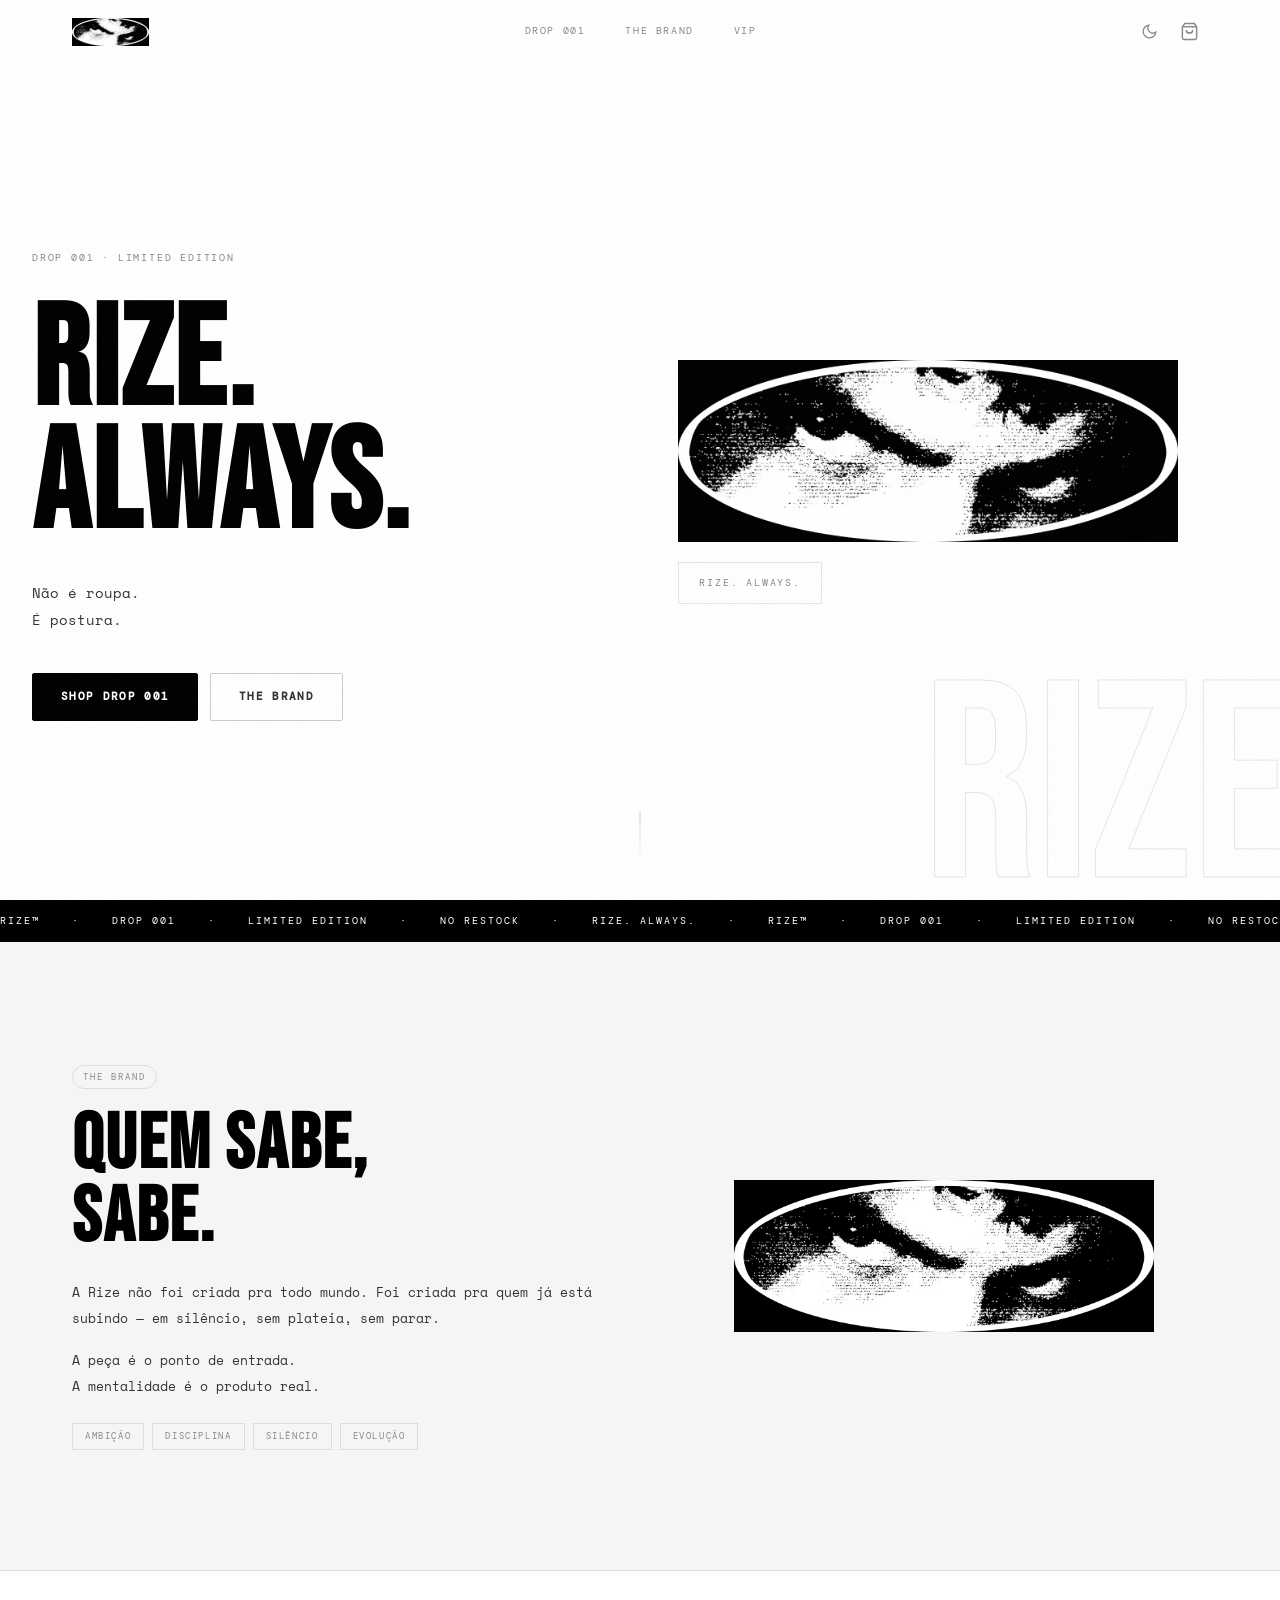
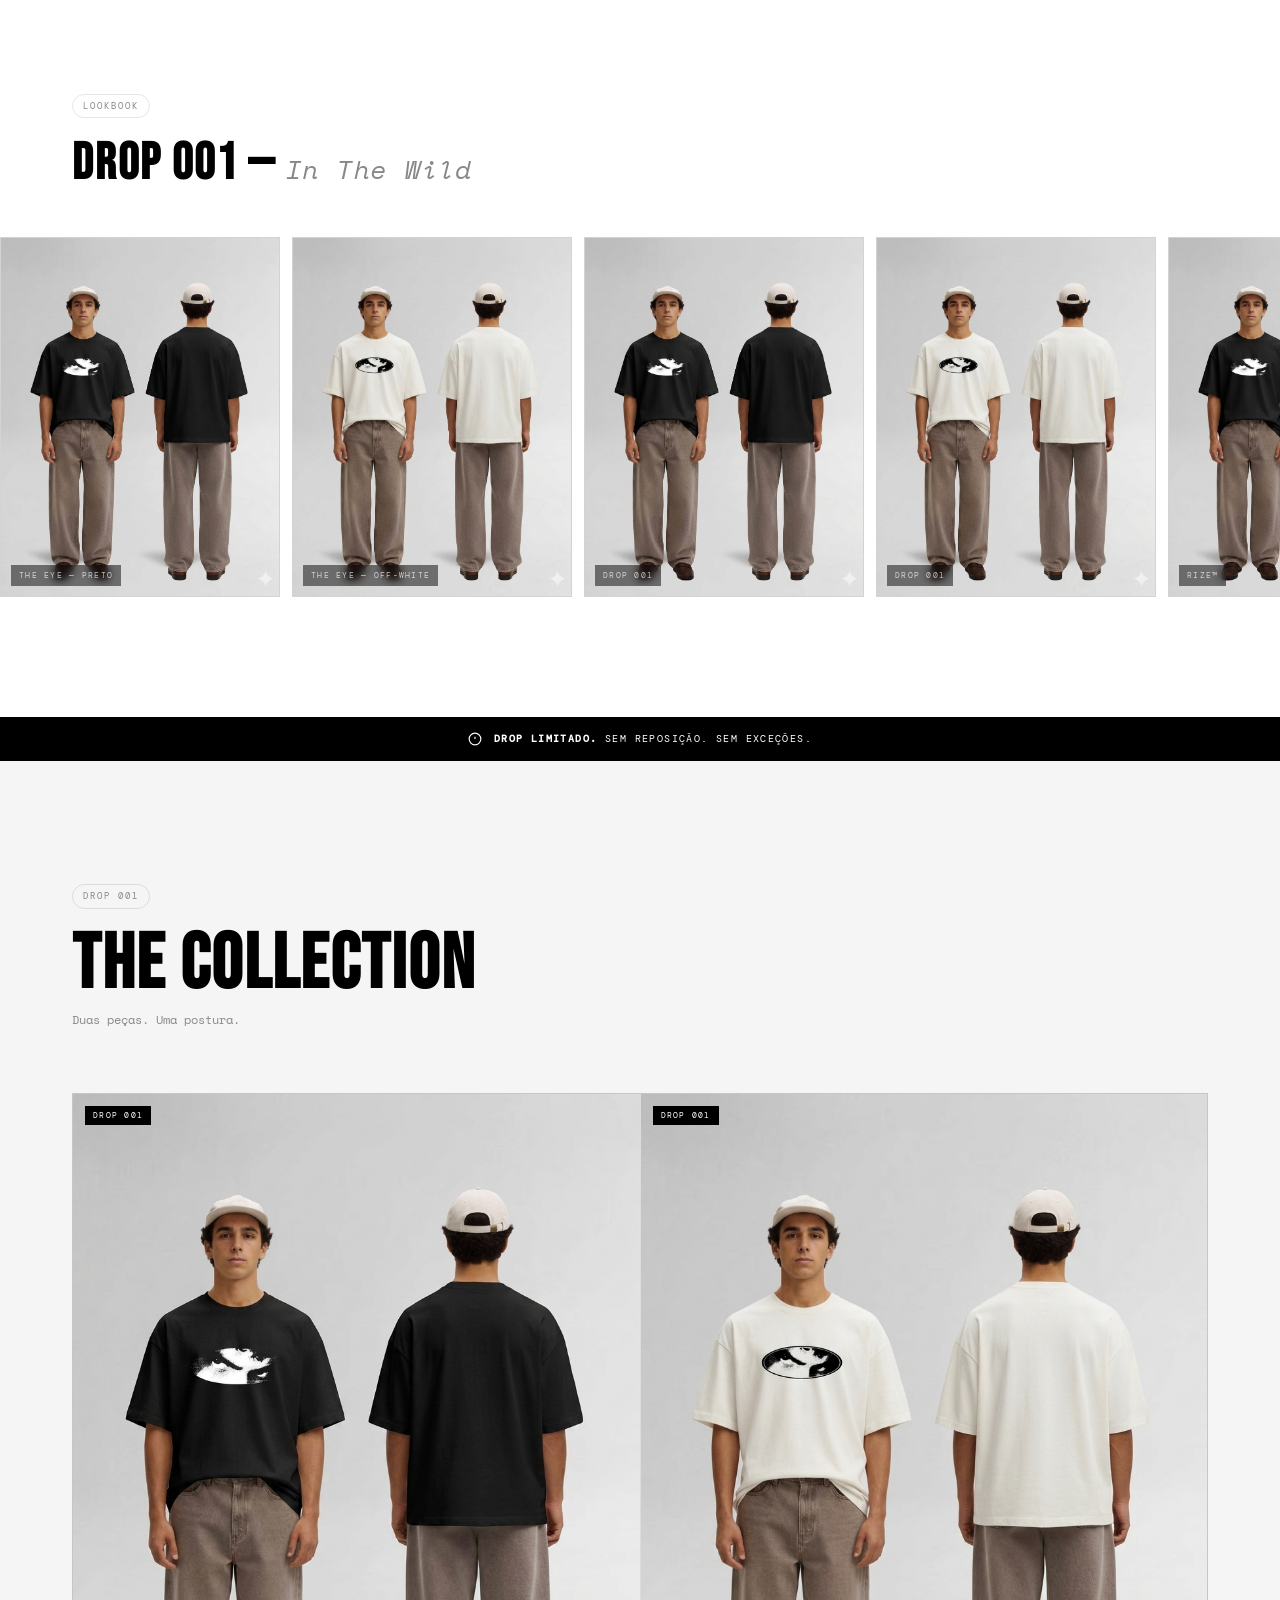
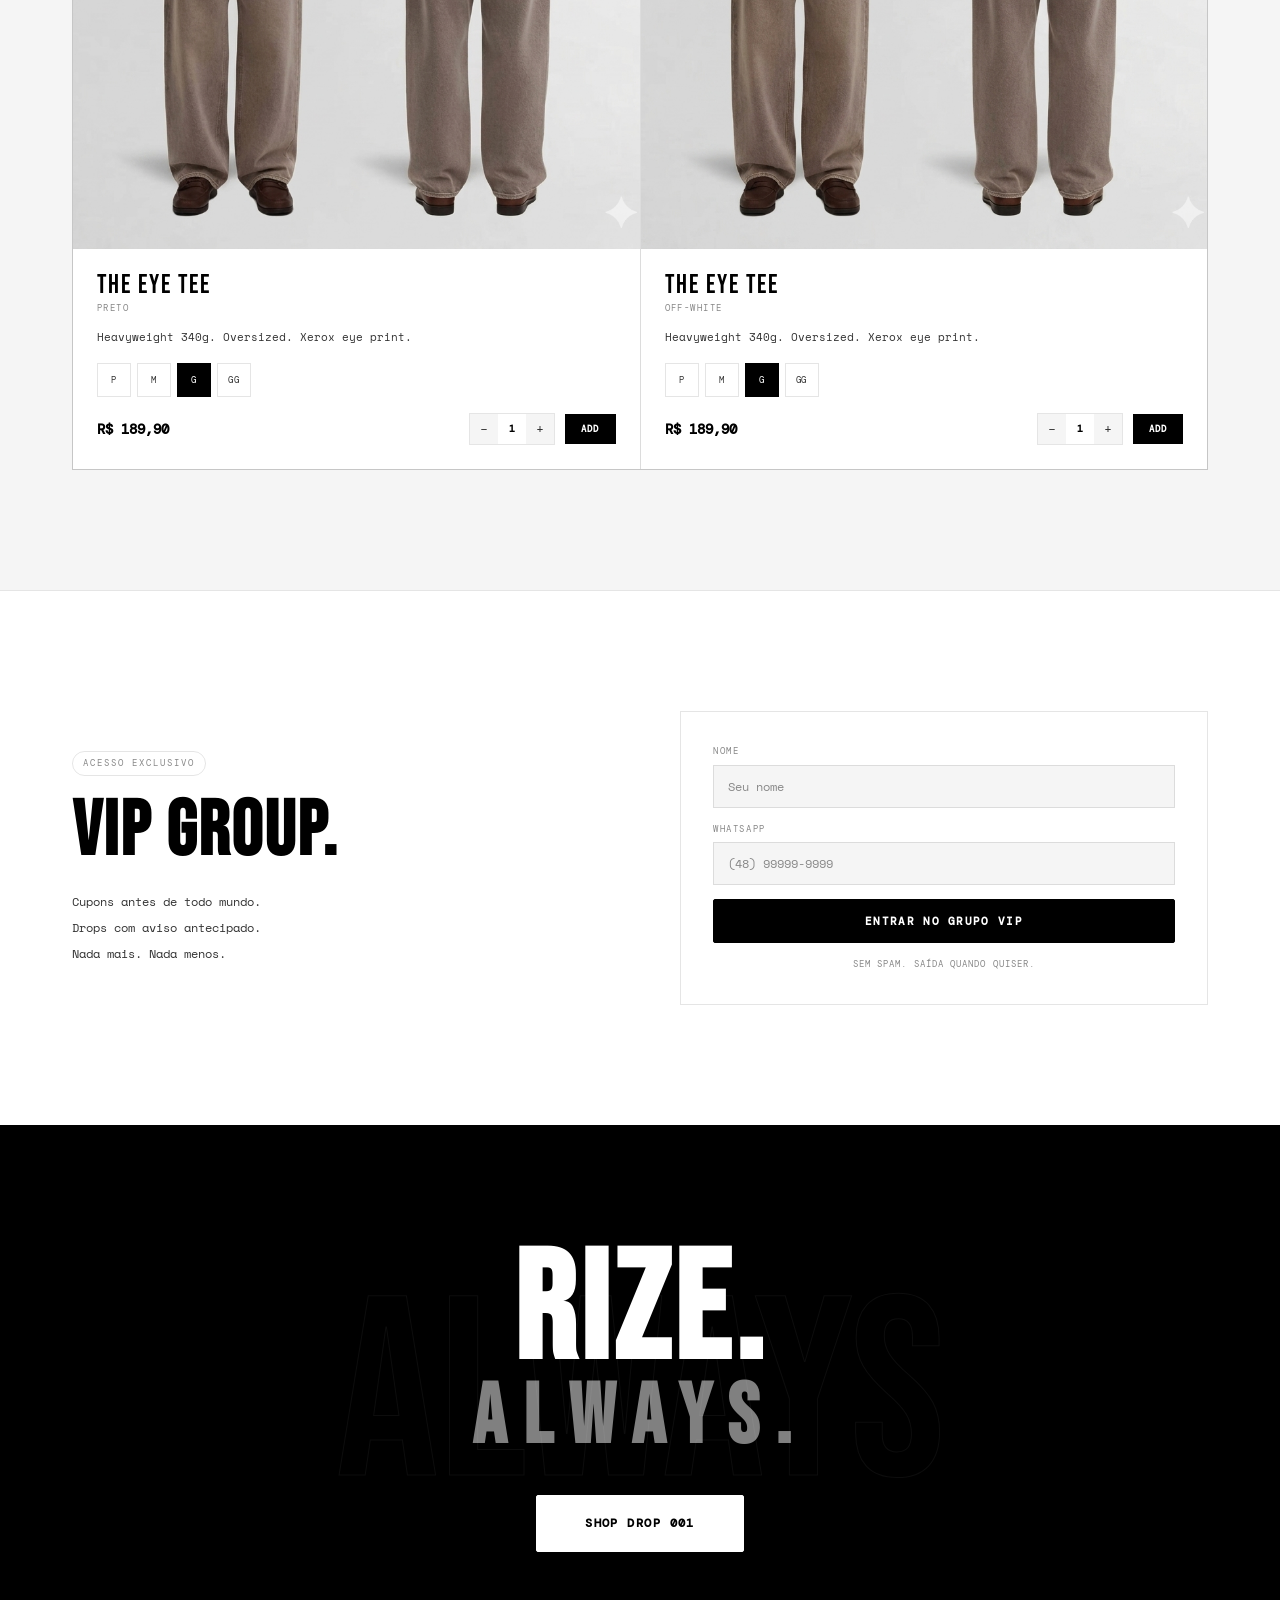
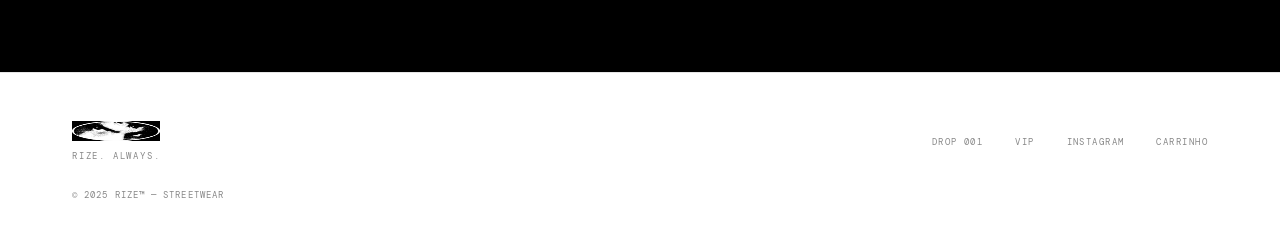
==== index.html @ 4b6421f1 "Add files via upload" ====
<!DOCTYPE html>
<html lang="pt-BR" data-theme="light">
<head>
  <meta charset="UTF-8" />
  <meta name="viewport" content="width=device-width, initial-scale=1.0" />
  <title>Rize™ — Drop 001</title>
  <meta name="description" content="Rize. Always." />

  <!-- Favicon: inline SVG eye -->
  <link rel="icon" type="image/svg+xml" href="data:image/svg+xml,%3Csvg xmlns='http://www.w3.org/2000/svg' viewBox='0 0 32 32'%3E%3Crect width='32' height='32' fill='%23000'/%3E%3Cellipse cx='16' cy='16' rx='13' ry='8' fill='none' stroke='%23fff' stroke-width='2'/%3E%3Ccircle cx='16' cy='16' r='4' fill='%23fff'/%3E%3Ccircle cx='16' cy='16' r='1.5' fill='%23000'/%3E%3C/svg%3E" />

  <link rel="preconnect" href="https://fonts.googleapis.com" />
  <link rel="preconnect" href="https://fonts.gstatic.com" crossorigin />
  <link href="https://fonts.googleapis.com/css2?family=Bebas+Neue&family=Space+Mono:ital,wght@0,400;0,700;1,400&family=DM+Mono:wght@300;400;500&display=swap" rel="stylesheet" />

  <link rel="stylesheet" href="css/style.css" />
</head>
<body>

  <!-- =====================
       HEADER
  ===================== -->
  <header class="header" id="header">
    <div class="header__inner">

      <a href="index.html" class="header__logo" aria-label="Rize™ Home">
        <img src="assets/images/logo-eye-black.png" alt="Rize™" class="header__logo-img logo-on-light" />
        <img src="assets/images/logo-eye-white.png" alt="Rize™" class="header__logo-img logo-on-dark" />
      </a>

      <nav class="header__nav" aria-label="Navegação principal">
        <a href="#drop" class="header__nav-link">Drop 001</a>
        <a href="#brand" class="header__nav-link">The Brand</a>
        <a href="#vip" class="header__nav-link">VIP</a>
      </nav>

      <div class="header__actions">
        <button class="header__icon-btn" id="themeToggle" aria-label="Alternar tema">
          <svg class="icon-moon" width="17" height="17" viewBox="0 0 24 24" fill="none" stroke="currentColor" stroke-width="1.8" aria-hidden="true">
            <path d="M21 12.79A9 9 0 1111.21 3 7 7 0 0021 12.79z"/>
          </svg>
          <svg class="icon-sun" width="17" height="17" viewBox="0 0 24 24" fill="none" stroke="currentColor" stroke-width="1.8" aria-hidden="true">
            <circle cx="12" cy="12" r="5"/>
            <line x1="12" y1="1" x2="12" y2="3"/><line x1="12" y1="21" x2="12" y2="23"/>
            <line x1="4.22" y1="4.22" x2="5.64" y2="5.64"/><line x1="18.36" y1="18.36" x2="19.78" y2="19.78"/>
            <line x1="1" y1="12" x2="3" y2="12"/><line x1="21" y1="12" x2="23" y2="12"/>
            <line x1="4.22" y1="19.78" x2="5.64" y2="18.36"/><line x1="18.36" y1="5.64" x2="19.78" y2="4.22"/>
          </svg>
        </button>

        <button class="header__cart-btn header__icon-btn" id="cartToggle" aria-label="Carrinho">
          <svg width="19" height="19" viewBox="0 0 24 24" fill="none" stroke="currentColor" stroke-width="1.8" aria-hidden="true">
            <path d="M6 2L3 6v14a2 2 0 002 2h14a2 2 0 002-2V6l-3-4z"/>
            <line x1="3" y1="6" x2="21" y2="6"/>
            <path d="M16 10a4 4 0 01-8 0"/>
          </svg>
          <span class="header__cart-badge" id="cartBadge" aria-live="polite">0</span>
        </button>

        <button class="header__burger-btn" id="menuToggle" aria-label="Menu" aria-expanded="false">
          <span class="header__burger"></span>
        </button>
      </div>
    </div>

    <div class="header__mobile" id="mobileNav" aria-hidden="true">
      <a href="#drop" class="header__mobile-link">Drop 001</a>
      <a href="#brand" class="header__mobile-link">The Brand</a>
      <a href="#vip" class="header__mobile-link">VIP</a>
      <a href="cart.html" class="header__mobile-link">Finalizar pedido →</a>
    </div>
  </header>

  <!-- =====================
       HERO
  ===================== -->
  <section class="hero" id="hero">
    <div class="hero__noise" aria-hidden="true"></div>
    <div class="hero__bg-word" aria-hidden="true">RIZE</div>

    <div class="hero__body">
      <div class="hero__top">
        <span class="mono-tag">Drop 001 · Limited Edition</span>
      </div>

      <h1 class="hero__title">
        <span class="hero__line js-reveal">RIZE.</span>
        <span class="hero__line js-reveal">ALWAYS.</span>
      </h1>

      <p class="hero__sub js-reveal-fade">
        Não é roupa.<br />É postura.
      </p>

      <div class="hero__actions js-reveal-fade" style="--d:.5s">
        <a href="#drop" class="btn btn--solid">Shop Drop 001</a>
        <a href="#brand" class="btn btn--ghost">The Brand</a>
      </div>
    </div>

    <div class="hero__visual js-reveal-right">
      <div class="hero__eye-frame">
        <img src="assets/images/logo-eye-black.png" alt="Rize™ — The Eye" class="hero__eye-img logo-on-light" />
        <img src="assets/images/logo-eye-white.png" alt="Rize™ — The Eye" class="hero__eye-img logo-on-dark" />
      </div>
      <div class="hero__slogan-card">
        <span class="mono-tag">Rize. Always.</span>
      </div>
    </div>

    <div class="hero__scroll-line" aria-hidden="true"></div>
  </section>

  <!-- =====================
       TICKER
  ===================== -->
  <div class="ticker" aria-hidden="true">
    <div class="ticker__track">
      <span>RIZE™</span><span>·</span><span>DROP 001</span><span>·</span>
      <span>LIMITED EDITION</span><span>·</span><span>NO RESTOCK</span><span>·</span>
      <span>RIZE. ALWAYS.</span><span>·</span><span>RIZE™</span><span>·</span>
      <span>DROP 001</span><span>·</span><span>LIMITED EDITION</span><span>·</span>
      <span>NO RESTOCK</span><span>·</span><span>RIZE. ALWAYS.</span><span>·</span>
      <span>RIZE™</span><span>·</span><span>DROP 001</span><span>·</span>
      <span>LIMITED EDITION</span><span>·</span><span>NO RESTOCK</span><span>·</span>
      <span>RIZE. ALWAYS.</span><span>·</span>
    </div>
  </div>

  <!-- =====================
       BRAND SECTION
  ===================== -->
  <section class="brand" id="brand">
    <div class="container">
      <div class="brand__grid">
        <div class="brand__left js-sr">
          <span class="section-label">The Brand</span>
          <h2 class="brand__title">
            Quem sabe,<br />sabe.
          </h2>
          <p class="brand__text">
            A Rize não foi criada pra todo mundo.
            Foi criada pra quem já está subindo —
            em silêncio, sem plateia, sem parar.
          </p>
          <p class="brand__text">
            A peça é o ponto de entrada.<br />
            A mentalidade é o produto real.
          </p>
          <div class="brand__values">
            <span class="value-tag">Ambição</span>
            <span class="value-tag">Disciplina</span>
            <span class="value-tag">Silêncio</span>
            <span class="value-tag">Evolução</span>
          </div>
        </div>
        <div class="brand__right js-sr" style="--d:.15s">
          <div class="brand__eye-wrap">
            <img src="assets/images/logo-eye-black.png" alt="" aria-hidden="true" class="brand__eye logo-on-light" />
            <img src="assets/images/logo-eye-white.png" alt="" aria-hidden="true" class="brand__eye logo-on-dark" />
          </div>
        </div>
      </div>
    </div>
  </section>

  <!-- =====================
       LOOKBOOK CAROUSEL
  ===================== -->
  <section class="lookbook" id="lookbook">
    <div class="container">
      <div class="lookbook__header js-sr">
        <span class="section-label">Lookbook</span>
        <h2 class="lookbook__title">Drop 001 — <em>In The Wild</em></h2>
      </div>
    </div>
    <div class="carousel-wrap">
      <div class="carousel-track" id="carouselTrack"></div>
    </div>
  </section>

  <!-- =====================
       SCARCITY
  ===================== -->
  <div class="scarcity-bar">
    <div class="scarcity-bar__inner">
      <svg width="14" height="14" viewBox="0 0 24 24" fill="none" stroke="currentColor" stroke-width="2" aria-hidden="true"><circle cx="12" cy="12" r="10"/><line x1="12" y1="8" x2="12" y2="12"/><line x1="12" y1="16" x2="12.01" y2="16"/></svg>
      <p><strong>Drop limitado.</strong> Sem reposição. Sem exceções.</p>
    </div>
  </div>

  <!-- =====================
       DROP / PRODUCTS
  ===================== -->
  <section class="drop" id="drop">
    <div class="container">
      <div class="drop__header js-sr">
        <span class="section-label">Drop 001</span>
        <h2 class="drop__title">The Collection</h2>
        <p class="drop__sub">Duas peças. Uma postura.</p>
      </div>

      <div class="drop__grid" id="productsGrid"></div>
    </div>
  </section>

  <!-- =====================
       VIP GROUP
  ===================== -->
  <section class="vip" id="vip">
    <div class="container">
      <div class="vip__inner js-sr">
        <div class="vip__left">
          <span class="section-label">Acesso Exclusivo</span>
          <h2 class="vip__title">VIP Group.</h2>
          <p class="vip__text">
            Cupons antes de todo mundo.<br />
            Drops com aviso antecipado.<br />
            Nada mais. Nada menos.
          </p>
        </div>
        <div class="vip__right">
          <div class="vip__form-wrap">
            <div class="form-field">
              <label class="form-label" for="vip-name">Nome</label>
              <input type="text" id="vip-name" class="form-input" placeholder="Seu nome" />
            </div>
            <div class="form-field">
              <label class="form-label" for="vip-phone">WhatsApp</label>
              <input type="tel" id="vip-phone" class="form-input" placeholder="(48) 99999-9999" />
            </div>
            <button type="button" class="btn btn--solid btn--full" id="vipBtn">
              Entrar no grupo VIP
            </button>
            <p class="vip__disclaimer">Sem spam. Saída quando quiser.</p>
          </div>
        </div>
      </div>
    </div>
  </section>

  <!-- =====================
       CLOSING CTA
  ===================== -->
  <section class="closing-cta">
    <div class="closing-cta__bg-word" aria-hidden="true">ALWAYS</div>
    <div class="container">
      <div class="closing-cta__content js-sr">
        <h2 class="closing-cta__title">RIZE.<br /><span>ALWAYS.</span></h2>
        <a href="#drop" class="btn btn--solid btn--lg">Shop Drop 001</a>
      </div>
    </div>
  </section>

  <!-- =====================
       FOOTER
  ===================== -->
  <footer class="footer">
    <div class="container">
      <div class="footer__inner">
        <div class="footer__brand">
          <img src="assets/images/logo-eye-black.png" alt="Rize™" class="footer__logo logo-on-light" />
          <img src="assets/images/logo-eye-white.png" alt="Rize™" class="footer__logo logo-on-dark" />
          <p class="footer__slogan">Rize. Always.</p>
        </div>
        <nav class="footer__links" aria-label="Footer navigation">
          <a href="#drop" class="footer__link">Drop 001</a>
          <a href="#vip" class="footer__link">VIP</a>
          <a href="https://instagram.com" target="_blank" rel="noopener" class="footer__link">Instagram</a>
          <a href="cart.html" class="footer__link">Carrinho</a>
        </nav>
        <p class="footer__copy">© 2025 Rize™ — Streetwear</p>
      </div>
    </div>
  </footer>

  <!-- =====================
       CART DRAWER
  ===================== -->
  <div class="overlay" id="drawerOverlay"></div>
  <aside class="cart-drawer" id="cartDrawer" aria-label="Carrinho">
    <div class="cart-drawer__header">
      <h3 class="cart-drawer__title">Your Bag</h3>
      <button class="cart-drawer__close icon-btn" id="cartClose" aria-label="Fechar">
        <svg width="16" height="16" viewBox="0 0 24 24" fill="none" stroke="currentColor" stroke-width="2">
          <line x1="18" y1="6" x2="6" y2="18"/><line x1="6" y1="6" x2="18" y2="18"/>
        </svg>
      </button>
    </div>
    <div class="cart-drawer__items" id="drawerItems">
      <p class="cart-drawer__empty">Seu carrinho está vazio.</p>
    </div>
    <div class="cart-drawer__footer" id="drawerFooter" style="display:none">
      <div class="cart-drawer__row">
        <span class="mono-sm">Subtotal</span>
        <span class="mono-sm bold" id="drawerTotal">R$ 0,00</span>
      </div>
      <a href="cart.html" class="btn btn--solid btn--full">Finalizar pedido →</a>
      <p class="cart-drawer__note">Entrega via WhatsApp.</p>
    </div>
  </aside>

  <!-- Toast -->
  <div class="toast" id="toast" role="status" aria-live="polite"></div>

  <script src="js/data.js"></script>
  <script src="js/cart.js"></script>
  <script src="js/ui.js"></script>
  <script src="js/main.js"></script>
</body>
</html>
---- css/style.css ----
/* ============================================================
   RIZE™ — Drop 001
   style.css — Brandbook-accurate design system
   Paleta: Preto #000 / Branco #fff / Off-white #f0ede8 (acento)
   Fontes: Bebas Neue / Space Mono / DM Mono
   Tema: Light (padrão) / Dark
   ============================================================ */

/* ========================
   TOKENS
   ======================== */
:root {
  --f-display: 'Bebas Neue', sans-serif;
  --f-body:    'Space Mono', monospace;
  --f-aux:     'DM Mono', monospace;

  --nav-h:  64px;
  --max-w:  1200px;
  --radius: 2px;

  --ease:   cubic-bezier(0.16, 1, 0.3, 1);
  --t-fast: 0.18s;
  --t-med:  0.32s;
  --t-slow: 0.6s;
}

/* ========================
   LIGHT THEME (padrão)
   ======================== */
[data-theme="light"] {
  --bg:         #ffffff;
  --bg-2:       #f5f5f5;
  --bg-3:       #ebebeb;
  --surface:    #ffffff;
  --border:     rgba(0,0,0,0.1);
  --border-md:  rgba(0,0,0,0.2);

  --text:       #000000;
  --text-dim:   #333333;
  --text-faint: #888888;

  --off-white:  #f0ede8;

  --btn-bg:     #000000;
  --btn-text:   #ffffff;
  --btn-hover:  #1a1a1a;

  --scarcity-bg:   #000000;
  --scarcity-text: #ffffff;

  --ticker-bg:  #000000;
  --ticker-text:#ffffff;

  --shadow:     0 1px 16px rgba(0,0,0,0.08);
  --shadow-md:  0 4px 32px rgba(0,0,0,0.12);
}

/* ========================
   DARK THEME
   ======================== */
[data-theme="dark"] {
  --bg:         #000000;
  --bg-2:       #0d0d0d;
  --bg-3:       #1a1a1a;
  --surface:    #111111;
  --border:     rgba(255,255,255,0.08);
  --border-md:  rgba(255,255,255,0.16);

  --text:       #ffffff;
  --text-dim:   #cccccc;
  --text-faint: #666666;

  --off-white:  #f0ede8;

  --btn-bg:     #ffffff;
  --btn-text:   #000000;
  --btn-hover:  #f0ede8;

  --scarcity-bg:   #ffffff;
  --scarcity-text: #000000;

  --ticker-bg:  #111111;
  --ticker-text:#888888;

  --shadow:     0 1px 16px rgba(0,0,0,0.5);
  --shadow-md:  0 4px 32px rgba(0,0,0,0.6);
}

/* ========================
   LOGO VISIBILITY
   ======================== */
[data-theme="light"] .logo-on-dark   { display: none; }
[data-theme="light"] .logo-on-light  { display: block; }
[data-theme="dark"]  .logo-on-light  { display: none; }
[data-theme="dark"]  .logo-on-dark   { display: block; }

/* ========================
   THEME ICON TOGGLE
   ======================== */
[data-theme="light"] .icon-moon { display: block; }
[data-theme="light"] .icon-sun  { display: none; }
[data-theme="dark"]  .icon-moon { display: none; }
[data-theme="dark"]  .icon-sun  { display: block; }

/* ========================
   RESET
   ======================== */
*, *::before, *::after { box-sizing: border-box; margin: 0; padding: 0; }
html { scroll-behavior: smooth; font-size: 16px; }

body {
  background: var(--bg);
  color: var(--text);
  font-family: var(--f-body);
  line-height: 1.6;
  overflow-x: hidden;
  -webkit-font-smoothing: antialiased;
  transition: background 0.3s ease, color 0.3s ease;
}

/* Grain overlay */
body::after {
  content: '';
  position: fixed;
  inset: 0;
  background-image: url("data:image/svg+xml,%3Csvg xmlns='http://www.w3.org/2000/svg' width='256' height='256'%3E%3Cfilter id='n'%3E%3CfeTurbulence type='fractalNoise' baseFrequency='0.9' numOctaves='4' stitchTiles='stitch'/%3E%3C/filter%3E%3Crect width='256' height='256' filter='url(%23n)'/%3E%3C/svg%3E");
  opacity: 0.025;
  pointer-events: none;
  z-index: 9998;
}

img   { max-width: 100%; display: block; }
a     { text-decoration: none; color: inherit; }
button{ border: none; background: none; cursor: pointer; font-family: inherit; }

/* ========================
   LAYOUT
   ======================== */
.container {
  max-width: var(--max-w);
  margin: 0 auto;
  padding: 0 32px;
}

/* ========================
   TYPE TOKENS
   ======================== */
.section-label {
  display: inline-block;
  font-family: var(--f-aux);
  font-size: 9px;
  letter-spacing: 0.22em;
  text-transform: uppercase;
  color: var(--text-faint);
  border: 1px solid var(--border);
  padding: 4px 10px;
  border-radius: 100px;
  margin-bottom: 20px;
}

.mono-tag {
  font-family: var(--f-aux);
  font-size: 10px;
  letter-spacing: 0.18em;
  text-transform: uppercase;
  color: var(--text-faint);
}

.mono-sm {
  font-family: var(--f-aux);
  font-size: 10px;
  letter-spacing: 0.12em;
  color: var(--text-dim);
}

.mono-sm.bold {
  font-weight: 700;
  color: var(--text);
}

/* ========================
   BUTTONS
   ======================== */
.btn {
  display: inline-flex;
  align-items: center;
  justify-content: center;
  gap: 8px;
  font-family: var(--f-aux);
  font-size: 11px;
  font-weight: 700;
  letter-spacing: 0.12em;
  text-transform: uppercase;
  padding: 14px 28px;
  border-radius: var(--radius);
  cursor: pointer;
  transition: all var(--t-fast) var(--ease);
  white-space: nowrap;
  border: 1px solid transparent;
}

.btn--solid {
  background: var(--btn-bg);
  color: var(--btn-text);
  border-color: var(--btn-bg);
}
.btn--solid:hover {
  background: var(--btn-hover);
  border-color: var(--btn-hover);
  transform: translateY(-1px);
}

.btn--ghost {
  background: transparent;
  color: var(--text-dim);
  border-color: var(--border-md);
}
.btn--ghost:hover { color: var(--text); border-color: var(--text-faint); }

.btn--whatsapp {
  background: #25D366;
  color: #fff;
  border: none;
  font-size: 11px;
  font-weight: 700;
  padding: 16px 28px;
}
.btn--whatsapp:hover {
  background: #1ebe5c;
  transform: translateY(-1px);
  box-shadow: 0 6px 20px rgba(37,211,102,0.3);
}

.btn--full { width: 100%; }
.btn--lg   { padding: 18px 48px; font-size: 12px; }
.btn--sm   { padding: 9px 18px; font-size: 10px; }

/* ========================
   HEADER
   ======================== */
.header {
  position: fixed;
  top: 0; left: 0; right: 0;
  z-index: 100;
  height: var(--nav-h);
  transition: background 0.35s ease, border-color 0.35s ease;
  border-bottom: 1px solid transparent;
}

.header.scrolled {
  background: var(--bg);
  border-bottom-color: var(--border);
  box-shadow: var(--shadow);
}

.header__inner {
  max-width: var(--max-w);
  margin: 0 auto;
  padding: 0 32px;
  height: 100%;
  display: flex;
  align-items: center;
  justify-content: space-between;
  gap: 24px;
}

.header__logo { flex-shrink: 0; display: flex; align-items: center; }
.header__logo-img { height: 28px; width: auto; }

.header__nav {
  display: flex;
  align-items: center;
  gap: 40px;
}

.header__nav-link {
  font-family: var(--f-aux);
  font-size: 10px;
  letter-spacing: 0.16em;
  text-transform: uppercase;
  color: var(--text-faint);
  transition: color var(--t-fast);
  position: relative;
  padding-bottom: 2px;
}
.header__nav-link::after {
  content: '';
  position: absolute;
  bottom: -2px; left: 0; right: 0;
  height: 1px;
  background: var(--text);
  transform: scaleX(0);
  transition: transform var(--t-fast) var(--ease);
}
.header__nav-link:hover { color: var(--text); }
.header__nav-link:hover::after { transform: scaleX(1); }

.header__actions {
  display: flex;
  align-items: center;
  gap: 4px;
  flex-shrink: 0;
}

.header__icon-btn,
.icon-btn {
  width: 36px; height: 36px;
  display: flex; align-items: center; justify-content: center;
  color: var(--text-faint);
  border-radius: var(--radius);
  transition: color var(--t-fast), background var(--t-fast);
}
.header__icon-btn:hover,
.icon-btn:hover { color: var(--text); background: var(--border); }

.header__cart-btn { position: relative; }

.header__cart-badge {
  position: absolute;
  top: 4px; right: 4px;
  background: var(--btn-bg);
  color: var(--btn-text);
  font-family: var(--f-aux);
  font-size: 7px;
  font-weight: 700;
  width: 14px; height: 14px;
  border-radius: 50%;
  display: flex; align-items: center; justify-content: center;
  opacity: 0;
  transform: scale(0.5);
  transition: all var(--t-fast) var(--ease);
}
.header__cart-badge.show { opacity: 1; transform: scale(1); }

/* Burger */
.header__burger-btn {
  display: none;
  width: 36px; height: 36px;
  align-items: center; justify-content: center;
}
.header__burger {
  display: block;
  width: 18px; height: 1px;
  background: var(--text);
  position: relative;
  transition: background var(--t-fast);
}
.header__burger::before,
.header__burger::after {
  content: '';
  position: absolute;
  left: 0;
  width: 18px; height: 1px;
  background: var(--text);
  transition: all 0.28s var(--ease);
}
.header__burger::before { top: -5px; }
.header__burger::after  { top:  5px; }

.header__burger-btn.open .header__burger { background: transparent; }
.header__burger-btn.open .header__burger::before { transform: translateY(5px) rotate(45deg); }
.header__burger-btn.open .header__burger::after  { transform: translateY(-5px) rotate(-45deg); }

/* Mobile nav */
.header__mobile {
  display: none;
  flex-direction: column;
  background: var(--bg);
  border-top: 1px solid var(--border);
  padding: 24px 32px;
  gap: 0;
}
.header__mobile.open { display: flex; }

.header__mobile-link {
  font-family: var(--f-display);
  font-size: 32px;
  letter-spacing: 0.04em;
  color: var(--text);
  padding: 10px 0;
  border-bottom: 1px solid var(--border);
  transition: color var(--t-fast);
}
.header__mobile-link:last-child { border-bottom: none; }
.header__mobile-link:hover { color: var(--text-faint); }

.header--minimal .header__nav { display: none; }

/* ========================
   HERO
   ======================== */
.hero {
  min-height: 100dvh;
  padding-top: var(--nav-h);
  background: var(--bg);
  display: grid;
  grid-template-columns: 1fr 1fr;
  align-items: center;
  position: relative;
  overflow: hidden;
}

.hero__noise {
  position: absolute; inset: 0;
  background-image: url("data:image/svg+xml,%3Csvg xmlns='http://www.w3.org/2000/svg' width='200' height='200'%3E%3Cfilter id='n'%3E%3CfeTurbulence type='fractalNoise' baseFrequency='0.9' numOctaves='4' stitchTiles='stitch'/%3E%3C/filter%3E%3Crect width='200' height='200' filter='url(%23n)'/%3E%3C/svg%3E");
  opacity: 0.02;
  pointer-events: none;
  z-index: 0;
}

.hero__bg-word {
  position: absolute;
  right: -0.05em; bottom: -0.12em;
  font-family: var(--f-display);
  font-size: clamp(140px, 22vw, 320px);
  color: transparent;
  -webkit-text-stroke: 1px var(--border);
  pointer-events: none;
  z-index: 0;
  user-select: none;
  line-height: 1;
}

.hero__body {
  position: relative; z-index: 2;
  padding: 80px clamp(32px, 5vw, 96px) 80px 32px;
}

.hero__top {
  margin-bottom: 32px;
}

.hero__title {
  font-family: var(--f-display);
  font-size: clamp(80px, 11vw, 160px);
  line-height: 0.88;
  letter-spacing: 2px;
  color: var(--text);
  margin-bottom: 32px;
}

.hero__line {
  display: block;
  opacity: 0;
  transform: translateY(50px);
  transition: opacity 0.9s var(--ease), transform 0.9s var(--ease);
}
.hero__line.in { opacity: 1; transform: translateY(0); }
.hero__line:nth-child(2) { transition-delay: 0.14s; }

.hero__sub {
  font-family: var(--f-body);
  font-size: 14px;
  color: var(--text-dim);
  line-height: 1.9;
  margin-bottom: 40px;
  opacity: 0;
  transform: translateY(20px);
  transition: opacity 0.8s var(--ease) 0.4s, transform 0.8s var(--ease) 0.4s;
}
.hero__sub.in { opacity: 1; transform: translateY(0); }

.hero__actions {
  display: flex;
  gap: 12px;
  flex-wrap: wrap;
  opacity: 0;
  transform: translateY(20px);
  transition: opacity 0.8s var(--ease) var(--d, 0.5s), transform 0.8s var(--ease) var(--d, 0.5s);
}
.hero__actions.in { opacity: 1; transform: translateY(0); }

.hero__visual {
  position: relative; z-index: 2;
  padding: 80px 32px 80px clamp(32px, 3vw, 64px);
  display: flex;
  flex-direction: column;
  align-items: flex-start;
  gap: 20px;
  opacity: 0;
  transform: translateX(40px);
  transition: opacity 1s var(--ease) 0.2s, transform 1s var(--ease) 0.2s;
}
.hero__visual.in { opacity: 1; transform: translateX(0); }

.hero__eye-frame {
  width: 100%;
  position: relative;
}
/* Hero eye logo - transparent bg, just the image */
.hero__eye-img {
  width: 100%;
  max-width: 500px;
  height: auto;
  /* No background - pure logo only */
  mix-blend-mode: normal;
}

.hero__slogan-card {
  border: 1px solid var(--border);
  padding: 12px 20px;
  display: inline-flex;
  align-items: center;
}

.hero__scroll-line {
  position: absolute;
  bottom: 40px; left: 50%;
  transform: translateX(-50%);
  width: 1px; height: 48px;
  background: linear-gradient(to bottom, var(--border-md), transparent);
  animation: scrollPulse 2s ease infinite;
  z-index: 2;
}
@keyframes scrollPulse {
  0%, 100% { opacity: 0.3; }
  50%       { opacity: 1; }
}

/* ========================
   TICKER
   ======================== */
.ticker {
  overflow: hidden;
  background: var(--ticker-bg);
  padding: 12px 0;
  border-top: 1px solid var(--border);
  border-bottom: 1px solid var(--border);
}

.ticker__track {
  display: flex;
  gap: 32px;
  white-space: nowrap;
  animation: tickerScroll 28s linear infinite;
}
.ticker__track span {
  font-family: var(--f-aux);
  font-size: 10px;
  letter-spacing: 0.2em;
  text-transform: uppercase;
  color: var(--ticker-text);
  flex-shrink: 0;
}

@keyframes tickerScroll {
  from { transform: translateX(0); }
  to   { transform: translateX(-33.333%); }
}

/* ========================
   BRAND
   ======================== */
.brand {
  padding: 120px 0;
  background: var(--bg-2);
  border-bottom: 1px solid var(--border);
}

.brand__grid {
  display: grid;
  grid-template-columns: 1fr 1fr;
  gap: 80px;
  align-items: center;
}

.brand__title {
  font-family: var(--f-display);
  font-size: clamp(48px, 6vw, 80px);
  line-height: 0.95;
  letter-spacing: 2px;
  color: var(--text);
  margin-bottom: 24px;
}

.brand__text {
  font-family: var(--f-body);
  font-size: 13px;
  color: var(--text-dim);
  line-height: 2;
  margin-bottom: 16px;
}

.brand__values {
  display: flex;
  flex-wrap: wrap;
  gap: 8px;
  margin-top: 24px;
}

.value-tag {
  font-family: var(--f-aux);
  font-size: 9px;
  letter-spacing: 0.18em;
  text-transform: uppercase;
  color: var(--text-faint);
  border: 1px solid var(--border);
  padding: 5px 12px;
}

.brand__eye-wrap {
  display: flex;
  align-items: center;
  justify-content: center;
}

.brand__eye {
  width: 100%;
  max-width: 420px;
  /* transparent background - only the logo */
}

/* ========================
   LOOKBOOK / CAROUSEL
   ======================== */
.lookbook {
  padding: 120px 0;
  background: var(--bg);
  overflow: hidden;
}

.lookbook__header {
  margin-bottom: 48px;
}

.lookbook__title {
  font-family: var(--f-display);
  font-size: clamp(32px, 4vw, 56px);
  letter-spacing: 2px;
  color: var(--text);
  line-height: 1;
}
.lookbook__title em {
  font-style: italic;
  font-family: var(--f-body);
  font-size: 0.5em;
  font-weight: 400;
  color: var(--text-faint);
  letter-spacing: 0.04em;
}

.carousel-wrap {
  overflow: hidden;
}

.carousel-track {
  display: flex;
  gap: 12px;
  will-change: transform;
}

.carousel-slide {
  flex-shrink: 0;
  width: 280px;
  height: 360px;
  overflow: hidden;
  border: 1px solid var(--border);
  position: relative;
  background: var(--bg-3);
}

.carousel-slide img {
  width: 100%;
  height: 100%;
  object-fit: cover;
  object-position: top center;
  display: block;
}

.carousel-slide__label {
  position: absolute;
  bottom: 10px; left: 10px;
  font-family: var(--f-aux);
  font-size: 8px;
  letter-spacing: 0.16em;
  text-transform: uppercase;
  color: rgba(255,255,255,0.7);
  background: rgba(0,0,0,0.5);
  padding: 4px 8px;
  backdrop-filter: blur(4px);
}

/* ========================
   SCARCITY BAR
   ======================== */
.scarcity-bar {
  background: var(--scarcity-bg);
  padding: 14px 32px;
  transition: background 0.3s ease;
}

.scarcity-bar__inner {
  max-width: var(--max-w);
  margin: 0 auto;
  display: flex;
  align-items: center;
  justify-content: center;
  gap: 12px;
  color: var(--scarcity-text);
}

.scarcity-bar p {
  font-family: var(--f-aux);
  font-size: 10px;
  letter-spacing: 0.14em;
  text-transform: uppercase;
}
.scarcity-bar strong { font-weight: 700; }

/* ========================
   DROP / PRODUCTS
   ======================== */
.drop {
  padding: 120px 0;
  background: var(--bg-2);
}

.drop__header { margin-bottom: 64px; }

.drop__title {
  font-family: var(--f-display);
  font-size: clamp(48px, 6vw, 80px);
  letter-spacing: 2px;
  color: var(--text);
  line-height: 0.95;
  margin-bottom: 8px;
}

.drop__sub {
  font-family: var(--f-body);
  font-size: 12px;
  color: var(--text-faint);
}

.drop__grid {
  display: grid;
  grid-template-columns: repeat(auto-fit, minmax(280px, 1fr));
  gap: 1px;
  background: var(--border);
  border: 1px solid var(--border);
}

/* Product Card */
.product-card {
  background: var(--bg);
  padding: 0;
  transition: background var(--t-med);
}
.product-card:hover { background: var(--bg-2); }

.product-card__img-wrap {
  aspect-ratio: 3/4;
  overflow: hidden;
  background: #f0ede8; /* off-white bg for product photos */
  position: relative;
}

.product-card__img {
  width: 100%;
  height: 100%;
  object-fit: cover;
  object-position: top center;
  display: block;
  transition: transform 0.6s var(--ease);
}
.product-card:hover .product-card__img { transform: scale(1.03); }

.product-card__new {
  position: absolute;
  top: 12px; left: 12px;
  font-family: var(--f-aux);
  font-size: 8px;
  letter-spacing: 0.16em;
  text-transform: uppercase;
  background: #000;
  color: #fff;
  padding: 3px 8px;
}

.product-card__body { padding: 24px; }

.product-card__name {
  font-family: var(--f-display);
  font-size: 26px;
  letter-spacing: 2px;
  color: var(--text);
  margin-bottom: 2px;
  line-height: 1;
}

.product-card__variant {
  font-family: var(--f-aux);
  font-size: 9px;
  letter-spacing: 0.16em;
  text-transform: uppercase;
  color: var(--text-faint);
  margin-bottom: 12px;
}

.product-card__desc {
  font-family: var(--f-body);
  font-size: 11px;
  color: var(--text-dim);
  line-height: 1.8;
  margin-bottom: 16px;
}

/* Size selector */
.size-row {
  display: flex;
  gap: 6px;
  margin-bottom: 16px;
  flex-wrap: wrap;
}

.size-btn {
  font-family: var(--f-aux);
  font-size: 9px;
  letter-spacing: 0.1em;
  width: 34px; height: 34px;
  display: flex; align-items: center; justify-content: center;
  border: 1px solid var(--border);
  color: var(--text-dim);
  background: transparent;
  cursor: pointer;
  transition: all var(--t-fast);
}
.size-btn:hover { border-color: var(--border-md); color: var(--text); }
.size-btn.active {
  background: var(--btn-bg);
  color: var(--btn-text);
  border-color: var(--btn-bg);
}

/* Qty + Add */
.product-card__footer {
  display: flex;
  align-items: center;
  gap: 10px;
}

.product-card__price {
  font-family: var(--f-aux);
  font-size: 14px;
  font-weight: 700;
  color: var(--text);
  flex: 1;
}

.qty-ctrl {
  display: flex;
  align-items: center;
  border: 1px solid var(--border);
}

.qty-btn {
  width: 28px; height: 30px;
  display: flex; align-items: center; justify-content: center;
  font-size: 13px;
  color: var(--text-dim);
  background: var(--bg-2);
  transition: background var(--t-fast);
  border: none; cursor: pointer;
}
.qty-btn:hover { background: var(--bg-3); color: var(--text); }

.qty-val {
  width: 28px;
  text-align: center;
  font-family: var(--f-aux);
  font-size: 10px;
  font-weight: 700;
  color: var(--text);
  pointer-events: none;
}

.add-btn {
  font-family: var(--f-aux);
  font-size: 9px;
  font-weight: 700;
  letter-spacing: 0.12em;
  text-transform: uppercase;
  color: var(--btn-text);
  background: var(--btn-bg);
  padding: 9px 16px;
  border: none;
  cursor: pointer;
  transition: all var(--t-fast);
  white-space: nowrap;
}
.add-btn:hover { background: var(--btn-hover); }
.add-btn.done {
  background: transparent;
  color: var(--text-faint);
  border: 1px solid var(--border);
}

/* ========================
   VIP GROUP
   ======================== */
.vip {
  padding: 120px 0;
  background: var(--bg);
  border-top: 1px solid var(--border);
}

.vip__inner {
  display: grid;
  grid-template-columns: 1fr 1fr;
  gap: 80px;
  align-items: center;
}

.vip__title {
  font-family: var(--f-display);
  font-size: clamp(48px, 6vw, 80px);
  letter-spacing: 2px;
  color: var(--text);
  line-height: 0.95;
  margin-bottom: 20px;
}

.vip__text {
  font-family: var(--f-body);
  font-size: 12px;
  color: var(--text-dim);
  line-height: 2.2;
}

.vip__form-wrap {
  display: flex;
  flex-direction: column;
  gap: 14px;
  border: 1px solid var(--border);
  padding: 32px;
}

.vip__disclaimer {
  font-family: var(--f-aux);
  font-size: 9px;
  letter-spacing: 0.12em;
  text-transform: uppercase;
  color: var(--text-faint);
  text-align: center;
}

/* ========================
   FORM ELEMENTS (shared)
   ======================== */
.form-field {
  display: flex;
  flex-direction: column;
  gap: 6px;
}
.form-field--sm  { width: 80px; flex-shrink: 0; }
.form-field--grow { flex: 1; }

.form-label {
  font-family: var(--f-aux);
  font-size: 9px;
  letter-spacing: 0.18em;
  text-transform: uppercase;
  color: var(--text-faint);
}

.form-input {
  background: var(--bg-2);
  border: 1px solid var(--border);
  padding: 12px 14px;
  font-family: var(--f-body);
  font-size: 12px;
  color: var(--text);
  outline: none;
  width: 100%;
  transition: border-color var(--t-fast);
  border-radius: 0;
  -webkit-appearance: none;
}
.form-input::placeholder { color: var(--text-faint); }
.form-input:focus { border-color: var(--border-md); }
.form-input.error { border-color: #cc0000; }

/* ========================
   CLOSING CTA
   ======================== */
.closing-cta {
  padding: 120px 0;
  background: var(--btn-bg);
  position: relative;
  overflow: hidden;
  text-align: center;
  border-top: 1px solid var(--border);
}

.closing-cta__bg-word {
  position: absolute;
  inset: 0;
  display: flex;
  align-items: center;
  justify-content: center;
  font-family: var(--f-display);
  font-size: clamp(100px, 20vw, 280px);
  color: transparent;
  -webkit-text-stroke: 1px rgba(255,255,255,0.05);
  pointer-events: none;
  user-select: none;
  line-height: 1;
}

.closing-cta__content { position: relative; z-index: 2; }

.closing-cta__title {
  font-family: var(--f-display);
  font-size: clamp(72px, 12vw, 160px);
  letter-spacing: 4px;
  line-height: 0.88;
  color: var(--btn-text);
  margin-bottom: 40px;
}
.closing-cta__title span {
  display: block;
  font-size: 0.55em;
  letter-spacing: 0.2em;
  opacity: 0.5;
}

/* Override btn colors inside dark CTA */
.closing-cta .btn--solid {
  background: var(--btn-text);
  color: var(--btn-bg);
  border-color: var(--btn-text);
}
.closing-cta .btn--solid:hover {
  background: var(--off-white);
  border-color: var(--off-white);
  color: #000;
}

/* ========================
   FOOTER
   ======================== */
.footer {
  background: var(--bg);
  border-top: 1px solid var(--border);
  padding: 48px 0;
}

.footer__inner {
  display: flex;
  align-items: center;
  justify-content: space-between;
  flex-wrap: wrap;
  gap: 24px;
}

.footer__brand { display: flex; flex-direction: column; gap: 8px; }
.footer__logo  { height: 20px; width: auto; }
.footer__slogan {
  font-family: var(--f-aux);
  font-size: 9px;
  letter-spacing: 0.2em;
  text-transform: uppercase;
  color: var(--text-faint);
}

.footer__links {
  display: flex;
  gap: 32px;
  flex-wrap: wrap;
}

.footer__link {
  font-family: var(--f-aux);
  font-size: 9px;
  letter-spacing: 0.16em;
  text-transform: uppercase;
  color: var(--text-faint);
  transition: color var(--t-fast);
}
.footer__link:hover { color: var(--text); }

.footer__copy {
  font-family: var(--f-aux);
  font-size: 9px;
  letter-spacing: 0.12em;
  text-transform: uppercase;
  color: var(--text-faint);
  width: 100%;
}

/* ========================
   CART DRAWER
   ======================== */
.overlay {
  position: fixed; inset: 0;
  background: rgba(0,0,0,0.4);
  backdrop-filter: blur(2px);
  z-index: 200;
  opacity: 0;
  pointer-events: none;
  transition: opacity var(--t-med) ease;
}
.overlay.open { opacity: 1; pointer-events: all; }

.cart-drawer {
  position: fixed;
  top: 0; right: -420px;
  width: min(420px, 100vw);
  height: 100dvh;
  background: var(--surface);
  border-left: 1px solid var(--border);
  z-index: 201;
  display: flex;
  flex-direction: column;
  transition: right 0.4s var(--ease);
}
.cart-drawer.open { right: 0; }

.cart-drawer__header {
  padding: 20px 24px;
  border-bottom: 1px solid var(--border);
  display: flex;
  align-items: center;
  justify-content: space-between;
  flex-shrink: 0;
}

.cart-drawer__title {
  font-family: var(--f-display);
  font-size: 22px;
  letter-spacing: 3px;
  color: var(--text);
}

.cart-drawer__items {
  flex: 1;
  overflow-y: auto;
  padding: 12px 24px;
}

.cart-drawer__empty {
  font-family: var(--f-body);
  font-size: 12px;
  color: var(--text-faint);
  text-align: center;
  padding: 40px 0;
}

/* Drawer item */
.drawer-item {
  display: flex;
  gap: 14px;
  padding: 14px 0;
  border-bottom: 1px solid var(--border);
  align-items: flex-start;
}

.drawer-item__img {
  width: 60px; height: 60px;
  object-fit: cover;
  object-position: top center;
  background: #f0ede8;
  flex-shrink: 0;
}

.drawer-item__info { flex: 1; }

.drawer-item__name {
  font-family: var(--f-display);
  font-size: 16px;
  letter-spacing: 1px;
  color: var(--text);
  line-height: 1;
  margin-bottom: 4px;
}

.drawer-item__meta {
  font-family: var(--f-aux);
  font-size: 9px;
  letter-spacing: 0.12em;
  text-transform: uppercase;
  color: var(--text-faint);
  margin-bottom: 6px;
}

.drawer-item__remove {
  font-family: var(--f-aux);
  font-size: 8px;
  letter-spacing: 0.14em;
  text-transform: uppercase;
  color: var(--text-faint);
  background: none; border: none; cursor: pointer;
  transition: color var(--t-fast);
  padding: 0;
}
.drawer-item__remove:hover { color: #cc0000; }

.drawer-item__price {
  font-family: var(--f-aux);
  font-size: 12px;
  font-weight: 700;
  color: var(--text);
  white-space: nowrap;
  flex-shrink: 0;
}

.cart-drawer__footer {
  padding: 16px 24px;
  border-top: 1px solid var(--border);
  flex-shrink: 0;
  display: flex;
  flex-direction: column;
  gap: 10px;
}

.cart-drawer__row {
  display: flex;
  justify-content: space-between;
  align-items: center;
}

.cart-drawer__note {
  font-family: var(--f-aux);
  font-size: 8px;
  letter-spacing: 0.12em;
  text-transform: uppercase;
  color: var(--text-faint);
  text-align: center;
}

/* ========================
   SCROLL REVEAL
   ======================== */
.js-sr {
  opacity: 0;
  transform: translateY(28px);
  transition: opacity 0.8s var(--ease), transform 0.8s var(--ease);
  transition-delay: var(--d, 0s);
}
.js-sr.in { opacity: 1; transform: translateY(0); }

/* ========================
   TOAST
   ======================== */
.toast {
  position: fixed;
  bottom: 32px;
  left: 50%;
  transform: translateX(-50%) translateY(12px);
  background: var(--btn-bg);
  color: var(--btn-text);
  font-family: var(--f-aux);
  font-size: 10px;
  letter-spacing: 0.14em;
  text-transform: uppercase;
  padding: 12px 24px;
  z-index: 500;
  opacity: 0;
  pointer-events: none;
  transition: all var(--t-fast) var(--ease);
  white-space: nowrap;
}
.toast.show { opacity: 1; transform: translateX(-50%) translateY(0); }
.toast.error { background: #cc0000; color: #fff; }

/* ========================
   MISC
   ======================== */
::selection { background: var(--text); color: var(--bg); }
::-webkit-scrollbar { width: 3px; }
::-webkit-scrollbar-track { background: var(--bg); }
::-webkit-scrollbar-thumb { background: var(--border-md); }

/* ========================
   RESPONSIVE
   ======================== */
@media (max-width: 960px) {
  .header__nav { display: none; }
  .header__burger-btn { display: flex; }

  .hero {
    grid-template-columns: 1fr;
    min-height: auto;
    padding-bottom: 80px;
  }
  .hero__body { padding: 80px 32px 48px; text-align: center; }
  .hero__top  { display: flex; justify-content: center; }
  .hero__actions { justify-content: center; }
  .hero__visual { padding: 0 32px 80px; align-items: center; }
  .hero__eye-img { max-width: 360px; margin: 0 auto; }
  .hero__bg-word { font-size: 100px; }
  .hero__scroll-line { display: none; }

  .brand__grid { grid-template-columns: 1fr; gap: 48px; }
  .brand__title { text-align: center; }
  .brand__text  { text-align: center; }
  .brand__values { justify-content: center; }
  .brand__eye { max-width: 280px; margin: 0 auto; }

  .vip__inner { grid-template-columns: 1fr; gap: 48px; }
}

@media (max-width: 600px) {
  .container { padding: 0 20px; }

  .hero__title { font-size: clamp(64px, 16vw, 100px); }

  .drop__grid { grid-template-columns: 1fr 1fr; }

  .footer__inner { flex-direction: column; gap: 20px; }
  .footer__links  { gap: 20px; }
}

@media (max-width: 420px) {
  .drop__grid { grid-template-columns: 1fr; }
  .hero__actions { flex-direction: column; width: 100%; }
  .hero__actions .btn { width: 100%; }
}
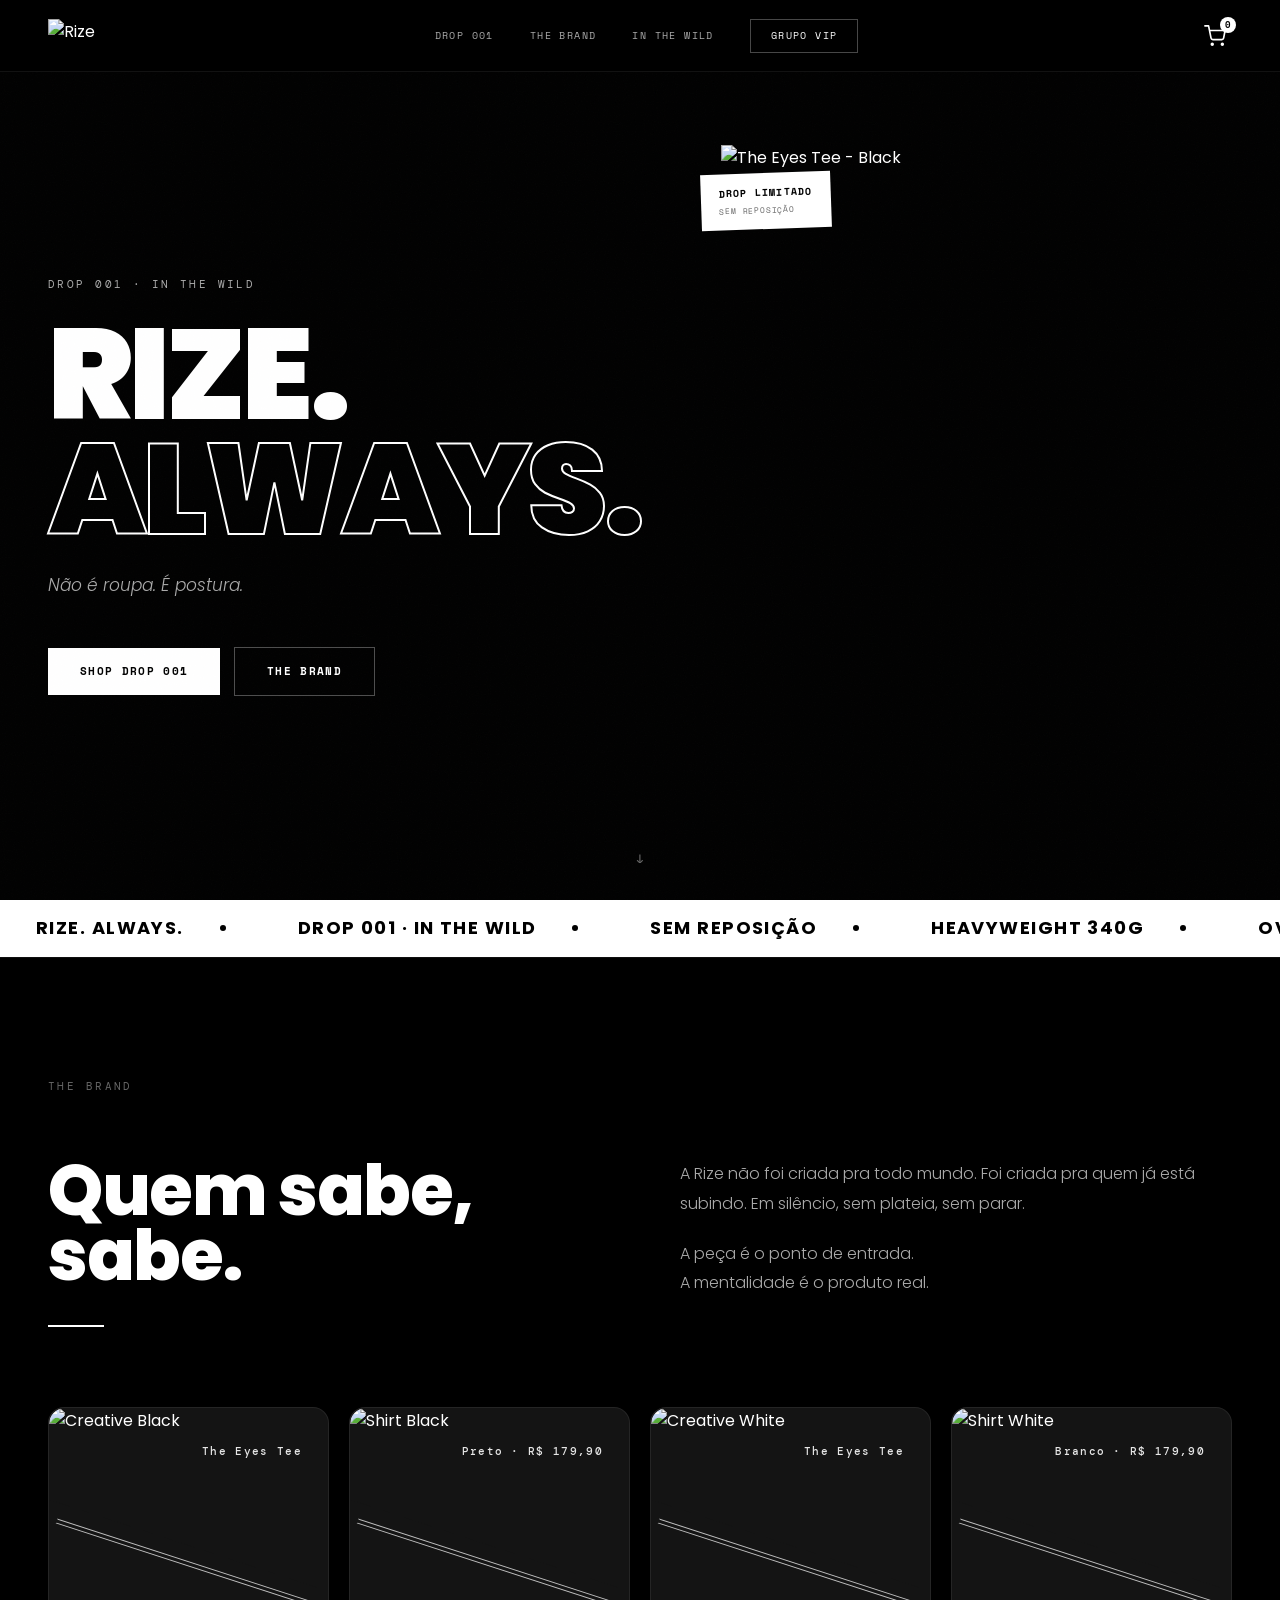
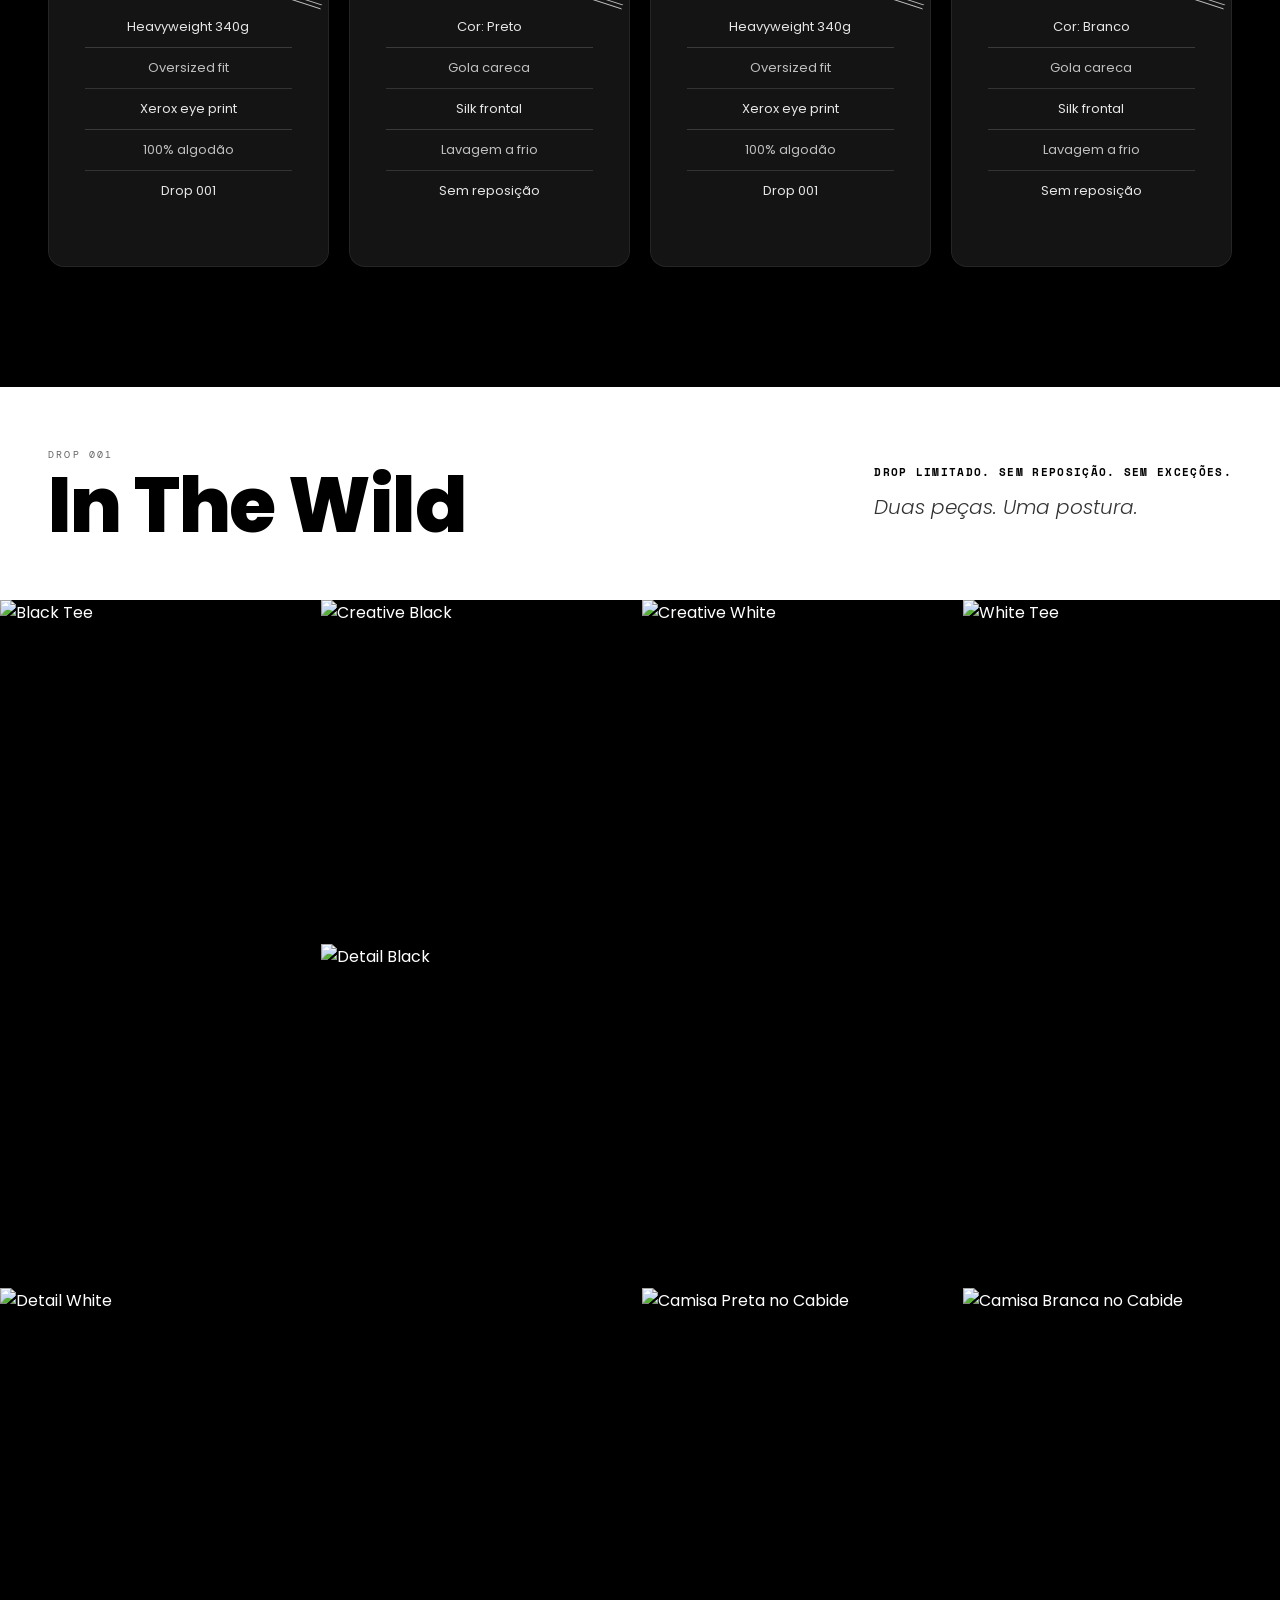
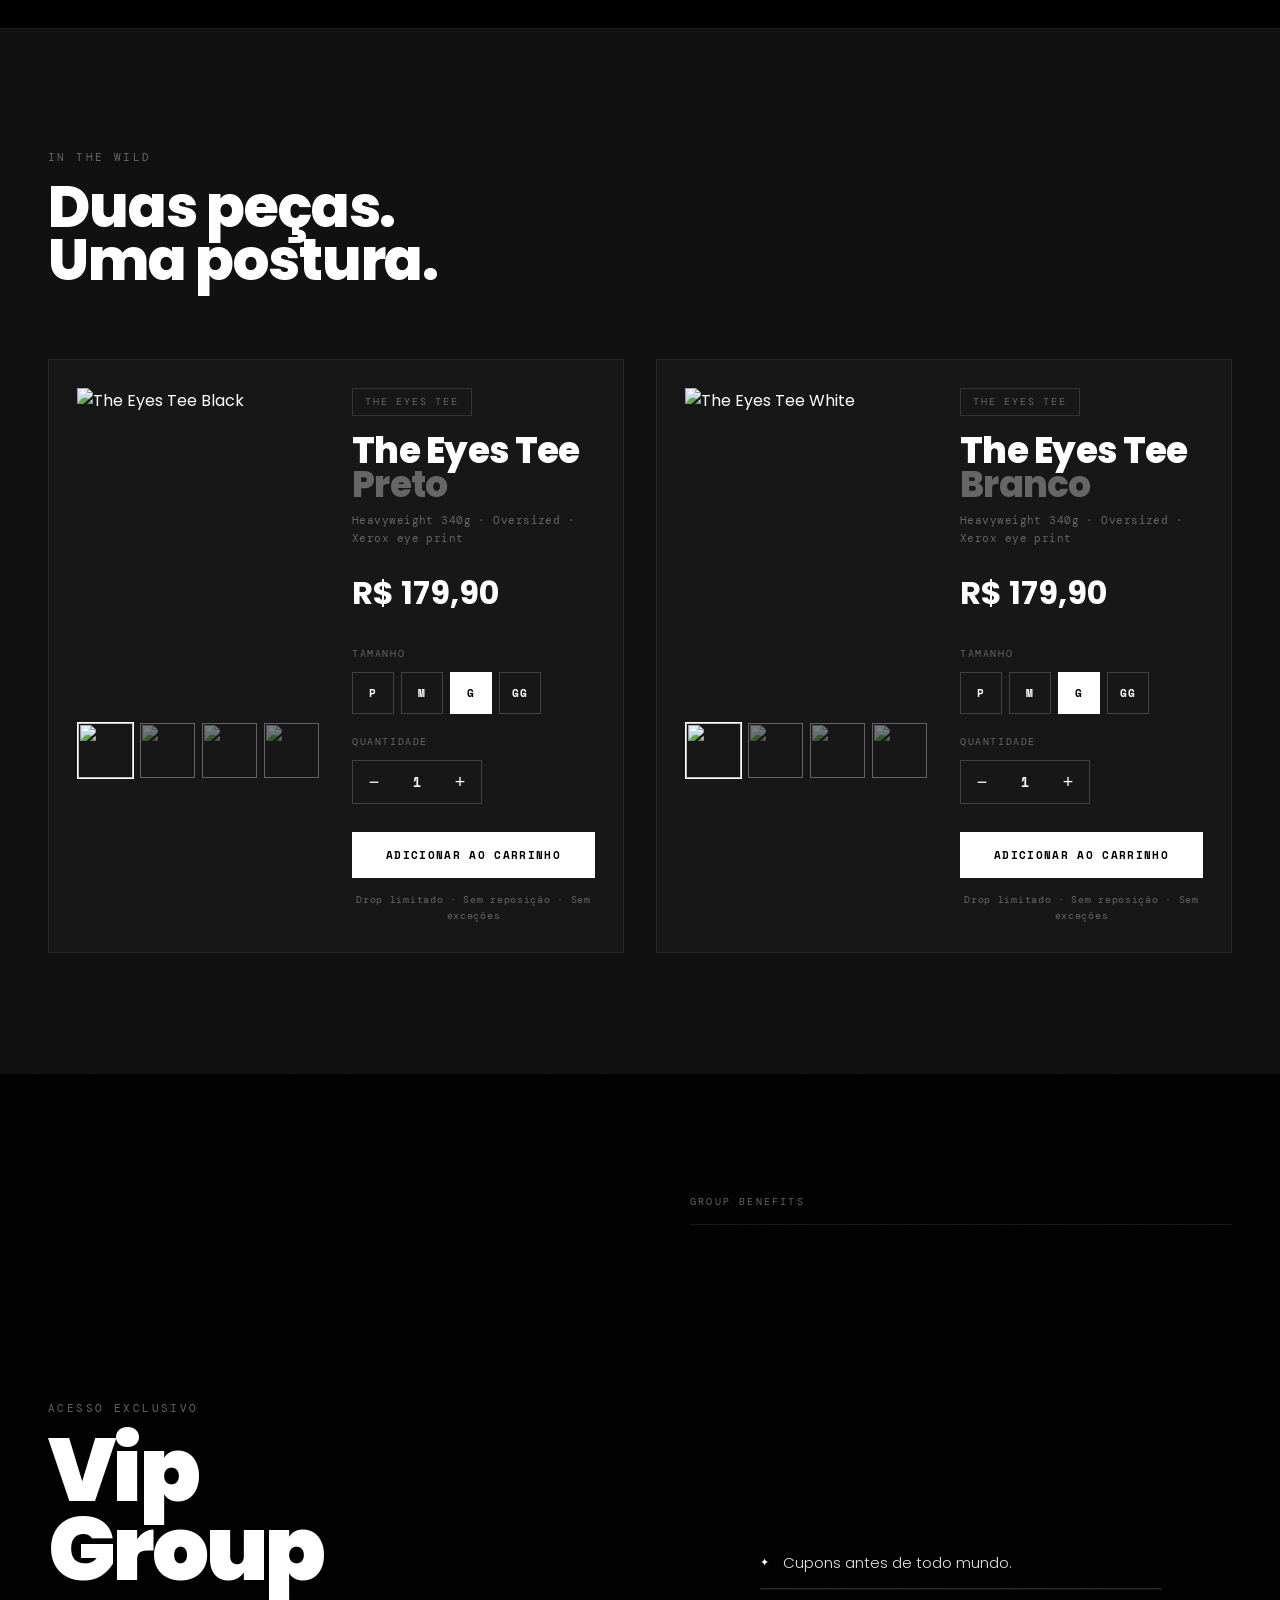
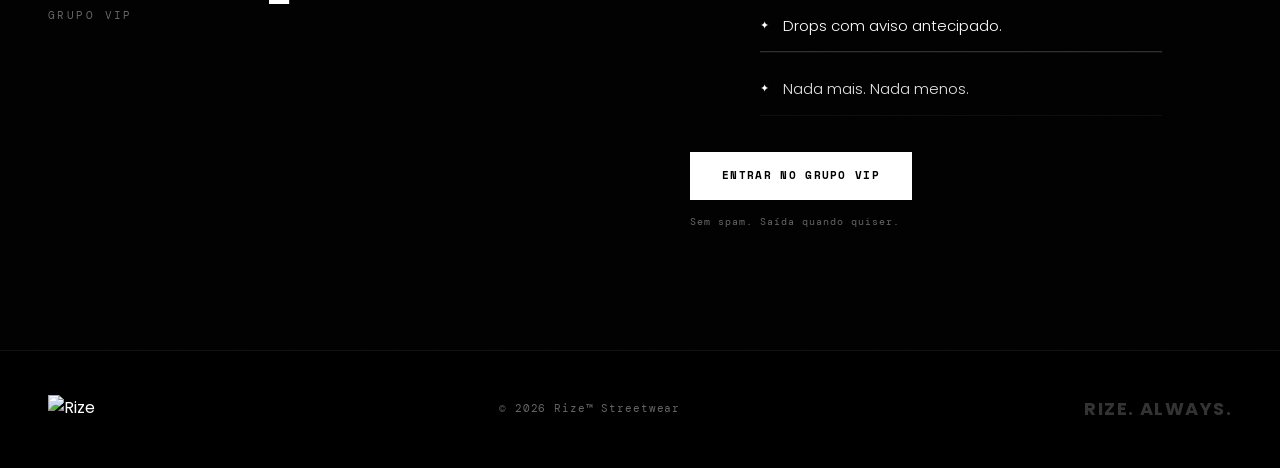
==== commit 10a06a9e: "Add files via upload" ====
--- a/index.html
+++ b/index.html
@@ -1,311 +1,549 @@
 <!DOCTYPE html>
-<html lang="pt-BR" data-theme="light">
+<html lang="pt-BR">
 <head>
-  <meta charset="UTF-8" />
-  <meta name="viewport" content="width=device-width, initial-scale=1.0" />
-  <title>Rize™ — Drop 001</title>
-  <meta name="description" content="Rize. Always." />
-
-  <!-- Favicon: inline SVG eye -->
-  <link rel="icon" type="image/svg+xml" href="data:image/svg+xml,%3Csvg xmlns='http://www.w3.org/2000/svg' viewBox='0 0 32 32'%3E%3Crect width='32' height='32' fill='%23000'/%3E%3Cellipse cx='16' cy='16' rx='13' ry='8' fill='none' stroke='%23fff' stroke-width='2'/%3E%3Ccircle cx='16' cy='16' r='4' fill='%23fff'/%3E%3Ccircle cx='16' cy='16' r='1.5' fill='%23000'/%3E%3C/svg%3E" />
-
-  <link rel="preconnect" href="https://fonts.googleapis.com" />
-  <link rel="preconnect" href="https://fonts.gstatic.com" crossorigin />
-  <link href="https://fonts.googleapis.com/css2?family=Bebas+Neue&family=Space+Mono:ital,wght@0,400;0,700;1,400&family=DM+Mono:wght@300;400;500&display=swap" rel="stylesheet" />
-
-  <link rel="stylesheet" href="css/style.css" />
+  <meta charset="UTF-8">
+  <meta name="viewport" content="width=device-width, initial-scale=1.0">
+  <title>RIZE™ — Drop 001 · In The Wild</title>
+  <link rel="stylesheet" href="css/style.css">
+  <link rel="preconnect" href="https://fonts.googleapis.com">
+  <link rel="preconnect" href="https://fonts.gstatic.com" crossorigin>
+  <link href="https://fonts.googleapis.com/css2?family=Poppins:ital,wght@0,300;0,400;0,500;0,600;0,700;0,800;0,900;1,300;1,400&family=Space+Mono:wght@400;700&family=DM+Mono:wght@300;400;500&display=swap" rel="stylesheet">
 </head>
 <body>
 
-  <!-- =====================
-       HEADER
-  ===================== -->
-  <header class="header" id="header">
-    <div class="header__inner">
-
-      <a href="index.html" class="header__logo" aria-label="Rize™ Home">
-        <img src="assets/images/logo-eye-black.png" alt="Rize™" class="header__logo-img logo-on-light" />
-        <img src="assets/images/logo-eye-white.png" alt="Rize™" class="header__logo-img logo-on-dark" />
-      </a>
-
-      <nav class="header__nav" aria-label="Navegação principal">
-        <a href="#drop" class="header__nav-link">Drop 001</a>
-        <a href="#brand" class="header__nav-link">The Brand</a>
-        <a href="#vip" class="header__nav-link">VIP</a>
-      </nav>
-
-      <div class="header__actions">
-        <button class="header__icon-btn" id="themeToggle" aria-label="Alternar tema">
-          <svg class="icon-moon" width="17" height="17" viewBox="0 0 24 24" fill="none" stroke="currentColor" stroke-width="1.8" aria-hidden="true">
-            <path d="M21 12.79A9 9 0 1111.21 3 7 7 0 0021 12.79z"/>
-          </svg>
-          <svg class="icon-sun" width="17" height="17" viewBox="0 0 24 24" fill="none" stroke="currentColor" stroke-width="1.8" aria-hidden="true">
-            <circle cx="12" cy="12" r="5"/>
-            <line x1="12" y1="1" x2="12" y2="3"/><line x1="12" y1="21" x2="12" y2="23"/>
-            <line x1="4.22" y1="4.22" x2="5.64" y2="5.64"/><line x1="18.36" y1="18.36" x2="19.78" y2="19.78"/>
-            <line x1="1" y1="12" x2="3" y2="12"/><line x1="21" y1="12" x2="23" y2="12"/>
-            <line x1="4.22" y1="19.78" x2="5.64" y2="18.36"/><line x1="18.36" y1="5.64" x2="19.78" y2="4.22"/>
-          </svg>
+  <!-- NAV -->
+  <nav class="nav">
+    <div class="nav__inner">
+      <div class="nav__logo">
+        <img src="assets/images/logo-white.png" alt="Rize" class="nav__logo-img">
+      </div>
+      <div class="nav__links">
+        <a href="#drop001" class="nav__link">Drop 001</a>
+        <a href="#brand" class="nav__link">The Brand</a>
+        <a href="#wild" class="nav__link">In The Wild</a>
+        <a href="#vip" class="nav__link nav__link--cta">Grupo VIP</a>
+      </div>
+      <button class="nav__cart-btn" id="cartToggle" aria-label="Carrinho">
+        <svg width="22" height="22" viewBox="0 0 24 24" fill="none" stroke="currentColor" stroke-width="1.8" stroke-linecap="round" stroke-linejoin="round"><circle cx="9" cy="21" r="1"/><circle cx="20" cy="21" r="1"/><path d="M1 1h4l2.68 13.39a2 2 0 0 0 2 1.61h9.72a2 2 0 0 0 2-1.61L23 6H6"/></svg>
+        <span class="nav__cart-count" id="cartCount">0</span>
+      </button>
+    </div>
+  </nav>
+
+  <!-- CART DRAWER -->
+  <div class="cart-overlay" id="cartOverlay"></div>
+  <aside class="cart-drawer" id="cartDrawer">
+    <div class="cart-drawer__header">
+      <h3 class="cart-drawer__title">Carrinho</h3>
+      <button class="cart-drawer__close" id="cartClose">✕</button>
+    </div>
+    <div class="cart-drawer__items" id="cartItems">
+      <p class="cart-drawer__empty">Seu carrinho está vazio.</p>
+    </div>
+    <div class="cart-drawer__footer" id="cartFooter" style="display:none">
+      <div class="cart-drawer__total">
+        <span>Total</span>
+        <span id="cartTotal">R$ 0,00</span>
+      </div>
+      <button class="btn btn--primary btn--full" id="checkoutBtn">Finalizar Compra</button>
+    </div>
+  </aside>
+
+  <!-- CHECKOUT MODAL -->
+  <div class="modal-overlay" id="checkoutOverlay"></div>
+  <div class="checkout-modal" id="checkoutModal">
+    <div class="checkout-modal__header">
+      <h3 class="checkout-modal__title">Finalizar Pedido</h3>
+      <button class="checkout-modal__close" id="checkoutClose">✕</button>
+    </div>
+    <div class="checkout-modal__body">
+      <div class="checkout-summary" id="checkoutSummary"></div>
+
+      <form class="checkout-form" id="checkoutForm" autocomplete="off">
+        <h4 class="checkout-form__section">Dados Pessoais</h4>
+
+        <div class="form-row">
+          <div class="form-group">
+            <label class="form-label">Nome completo *</label>
+            <input type="text" class="form-input" id="fieldNome" placeholder="Seu nome" required>
+          </div>
+          <div class="form-group">
+            <label class="form-label">WhatsApp *</label>
+            <input type="tel" class="form-input" id="fieldWhatsapp" placeholder="(48) 99999-9999" required>
+          </div>
+        </div>
+
+        <div class="form-row">
+          <div class="form-group">
+            <label class="form-label">E-mail</label>
+            <input type="email" class="form-input" id="fieldEmail" placeholder="seu@email.com">
+          </div>
+          <div class="form-group">
+            <label class="form-label">CPF *</label>
+            <input type="text" class="form-input" id="fieldCpf" placeholder="000.000.000-00" maxlength="14" required>
+          </div>
+        </div>
+
+        <h4 class="checkout-form__section">Endereço de Entrega</h4>
+
+        <div class="form-row form-row--cep">
+          <div class="form-group form-group--cep">
+            <label class="form-label">CEP *</label>
+            <div class="cep-wrap">
+              <input type="text" class="form-input" id="fieldCep" placeholder="00000-000" maxlength="9" required>
+              <button type="button" class="cep-btn" id="cepBtn">Buscar</button>
+            </div>
+          </div>
+        </div>
+
+        <div class="form-row">
+          <div class="form-group form-group--grow">
+            <label class="form-label">Rua *</label>
+            <input type="text" class="form-input" id="fieldRua" placeholder="Nome da rua" required>
+          </div>
+          <div class="form-group form-group--num">
+            <label class="form-label">Número *</label>
+            <input type="text" class="form-input" id="fieldNumero" placeholder="Nº" required>
+          </div>
+        </div>
+
+        <div class="form-row">
+          <div class="form-group">
+            <label class="form-label">Complemento</label>
+            <input type="text" class="form-input" id="fieldComplemento" placeholder="Apto, bloco...">
+          </div>
+          <div class="form-group">
+            <label class="form-label">Bairro *</label>
+            <input type="text" class="form-input" id="fieldBairro" placeholder="Bairro" required>
+          </div>
+        </div>
+
+        <div class="form-row">
+          <div class="form-group form-group--grow">
+            <label class="form-label">Cidade *</label>
+            <input type="text" class="form-input" id="fieldCidade" placeholder="Cidade" required>
+          </div>
+          <div class="form-group form-group--uf">
+            <label class="form-label">UF *</label>
+            <input type="text" class="form-input" id="fieldUf" placeholder="SC" maxlength="2" required>
+          </div>
+        </div>
+
+        <h4 class="checkout-form__section">Observações</h4>
+        <div class="form-group">
+          <label class="form-label">Observações do pedido</label>
+          <textarea class="form-input form-textarea" id="fieldObs" placeholder="Alguma observação sobre o pedido?"></textarea>
+        </div>
+
+        <button type="submit" class="btn btn--primary btn--full checkout-form__submit">
+          Enviar Pedido pelo WhatsApp
         </button>
-
-        <button class="header__cart-btn header__icon-btn" id="cartToggle" aria-label="Carrinho">
-          <svg width="19" height="19" viewBox="0 0 24 24" fill="none" stroke="currentColor" stroke-width="1.8" aria-hidden="true">
-            <path d="M6 2L3 6v14a2 2 0 002 2h14a2 2 0 002-2V6l-3-4z"/>
-            <line x1="3" y1="6" x2="21" y2="6"/>
-            <path d="M16 10a4 4 0 01-8 0"/>
-          </svg>
-          <span class="header__cart-badge" id="cartBadge" aria-live="polite">0</span>
-        </button>
-
-        <button class="header__burger-btn" id="menuToggle" aria-label="Menu" aria-expanded="false">
-          <span class="header__burger"></span>
-        </button>
-      </div>
-    </div>
-
-    <div class="header__mobile" id="mobileNav" aria-hidden="true">
-      <a href="#drop" class="header__mobile-link">Drop 001</a>
-      <a href="#brand" class="header__mobile-link">The Brand</a>
-      <a href="#vip" class="header__mobile-link">VIP</a>
-      <a href="cart.html" class="header__mobile-link">Finalizar pedido →</a>
-    </div>
-  </header>
-
-  <!-- =====================
-       HERO
-  ===================== -->
-  <section class="hero" id="hero">
-    <div class="hero__noise" aria-hidden="true"></div>
-    <div class="hero__bg-word" aria-hidden="true">RIZE</div>
-
-    <div class="hero__body">
-      <div class="hero__top">
-        <span class="mono-tag">Drop 001 · Limited Edition</span>
-      </div>
-
-      <h1 class="hero__title">
-        <span class="hero__line js-reveal">RIZE.</span>
-        <span class="hero__line js-reveal">ALWAYS.</span>
-      </h1>
-
-      <p class="hero__sub js-reveal-fade">
-        Não é roupa.<br />É postura.
-      </p>
-
-      <div class="hero__actions js-reveal-fade" style="--d:.5s">
-        <a href="#drop" class="btn btn--solid">Shop Drop 001</a>
-        <a href="#brand" class="btn btn--ghost">The Brand</a>
-      </div>
-    </div>
-
-    <div class="hero__visual js-reveal-right">
-      <div class="hero__eye-frame">
-        <img src="assets/images/logo-eye-black.png" alt="Rize™ — The Eye" class="hero__eye-img logo-on-light" />
-        <img src="assets/images/logo-eye-white.png" alt="Rize™ — The Eye" class="hero__eye-img logo-on-dark" />
-      </div>
-      <div class="hero__slogan-card">
-        <span class="mono-tag">Rize. Always.</span>
-      </div>
-    </div>
-
-    <div class="hero__scroll-line" aria-hidden="true"></div>
+        <p class="checkout-form__notice">Você será redirecionado ao WhatsApp com todos os detalhes do pedido.</p>
+      </form>
+    </div>
+  </div>
+
+  <!-- HERO -->
+  <section class="hero">
+    <div class="hero__noise"></div>
+    <div class="hero__content">
+      <div class="hero__left">
+        <p class="hero__eyebrow">Drop 001 · In The Wild</p>
+        <h1 class="hero__headline">
+          <span class="hero__headline-line">RIZE.</span>
+          <span class="hero__headline-line hero__headline-line--stroke">ALWAYS.</span>
+        </h1>
+        <p class="hero__sub">Não é roupa. É postura.</p>
+        <div class="hero__ctas">
+          <a href="#drop001" class="btn btn--primary">Shop Drop 001</a>
+          <a href="#brand" class="btn btn--ghost">The Brand</a>
+        </div>
+      </div>
+      <div class="hero__right">
+        <div class="hero__img-wrap">
+          <img src="assets/images/studio-black-1.jpg" alt="The Eyes Tee - Black" class="hero__img hero__img--front">
+          <img src="assets/images/studio-white-1.jpg" alt="The Eyes Tee - White" class="hero__img hero__img--back">
+        </div>
+        <div class="hero__badge">
+          <span class="hero__badge-text">DROP LIMITADO</span>
+          <span class="hero__badge-sub">SEM REPOSIÇÃO</span>
+        </div>
+      </div>
+    </div>
+    <div class="hero__scroll-hint"><span>↓</span></div>
   </section>
 
-  <!-- =====================
-       TICKER
-  ===================== -->
-  <div class="ticker" aria-hidden="true">
-    <div class="ticker__track">
-      <span>RIZE™</span><span>·</span><span>DROP 001</span><span>·</span>
-      <span>LIMITED EDITION</span><span>·</span><span>NO RESTOCK</span><span>·</span>
-      <span>RIZE. ALWAYS.</span><span>·</span><span>RIZE™</span><span>·</span>
-      <span>DROP 001</span><span>·</span><span>LIMITED EDITION</span><span>·</span>
-      <span>NO RESTOCK</span><span>·</span><span>RIZE. ALWAYS.</span><span>·</span>
-      <span>RIZE™</span><span>·</span><span>DROP 001</span><span>·</span>
-      <span>LIMITED EDITION</span><span>·</span><span>NO RESTOCK</span><span>·</span>
-      <span>RIZE. ALWAYS.</span><span>·</span>
+  <!-- MARQUEE -->
+  <div class="marquee">
+    <div class="marquee__track">
+      <span class="marquee__item">RIZE. ALWAYS. <span class="marquee__dot"></span></span>
+      <span class="marquee__item">DROP 001 · IN THE WILD <span class="marquee__dot"></span></span>
+      <span class="marquee__item">SEM REPOSIÇÃO <span class="marquee__dot"></span></span>
+      <span class="marquee__item">HEAVYWEIGHT 340G <span class="marquee__dot"></span></span>
+      <span class="marquee__item">OVERSIZED FIT <span class="marquee__dot"></span></span>
+      <span class="marquee__item">XEROX EYE PRINT <span class="marquee__dot"></span></span>
+      <span class="marquee__item">RIZE. ALWAYS. <span class="marquee__dot"></span></span>
+      <span class="marquee__item">DROP 001 · IN THE WILD <span class="marquee__dot"></span></span>
+      <span class="marquee__item">SEM REPOSIÇÃO <span class="marquee__dot"></span></span>
+      <span class="marquee__item">HEAVYWEIGHT 340G <span class="marquee__dot"></span></span>
+      <span class="marquee__item">OVERSIZED FIT <span class="marquee__dot"></span></span>
+      <span class="marquee__item">XEROX EYE PRINT <span class="marquee__dot"></span></span>
     </div>
   </div>
 
-  <!-- =====================
-       BRAND SECTION
-  ===================== -->
+  <!-- BRAND -->
   <section class="brand" id="brand">
-    <div class="container">
-      <div class="brand__grid">
-        <div class="brand__left js-sr">
-          <span class="section-label">The Brand</span>
-          <h2 class="brand__title">
-            Quem sabe,<br />sabe.
-          </h2>
+    <div class="brand__inner">
+      <div class="brand__label">The Brand</div>
+      <div class="brand__content">
+        <div class="brand__left">
+          <h2 class="brand__headline">Quem sabe,<br>sabe.</h2>
+          <div class="brand__line"></div>
+        </div>
+        <div class="brand__right">
           <p class="brand__text">
-            A Rize não foi criada pra todo mundo.
-            Foi criada pra quem já está subindo —
-            em silêncio, sem plateia, sem parar.
+            A Rize não foi criada pra todo mundo. Foi criada pra quem já está subindo. Em silêncio, sem plateia, sem parar.
           </p>
           <p class="brand__text">
-            A peça é o ponto de entrada.<br />
+            A peça é o ponto de entrada.<br>
             A mentalidade é o produto real.
           </p>
-          <div class="brand__values">
-            <span class="value-tag">Ambição</span>
-            <span class="value-tag">Disciplina</span>
-            <span class="value-tag">Silêncio</span>
-            <span class="value-tag">Evolução</span>
-          </div>
-        </div>
-        <div class="brand__right js-sr" style="--d:.15s">
-          <div class="brand__eye-wrap">
-            <img src="assets/images/logo-eye-black.png" alt="" aria-hidden="true" class="brand__eye logo-on-light" />
-            <img src="assets/images/logo-eye-white.png" alt="" aria-hidden="true" class="brand__eye logo-on-dark" />
-          </div>
-        </div>
+        </div>
+      </div>
+
+      <div class="brand__flip-grid">
+
+        <div class="flip-card-container">
+          <div class="flip-card">
+            <div class="card-front">
+              <figure>
+                <div class="img-bg"></div>
+                <img src="assets/images/creative-black-1.jpg" alt="Creative Black">
+                <figcaption>The Eyes Tee</figcaption>
+              </figure>
+              <ul>
+                <li>Heavyweight 340g</li>
+                <li>Oversized fit</li>
+                <li>Xerox eye print</li>
+                <li>100% algodão</li>
+                <li>Drop 001</li>
+              </ul>
+            </div>
+            <div class="card-back">
+              <figure>
+                <div class="img-bg"></div>
+                <img src="assets/images/detail-black-1.jpg" alt="Detail Black">
+              </figure>
+              <button onclick="document.querySelector('#drop001').scrollIntoView({behavior:'smooth'})">Ver produto</button>
+              <div class="design-container">
+                <span class="design design--1"></span><span class="design design--2"></span>
+                <span class="design design--3"></span><span class="design design--4"></span>
+                <span class="design design--5"></span><span class="design design--6"></span>
+                <span class="design design--7"></span><span class="design design--8"></span>
+              </div>
+            </div>
+          </div>
+        </div>
+
+        <div class="flip-card-container">
+          <div class="flip-card">
+            <div class="card-front">
+              <figure>
+                <div class="img-bg"></div>
+                <img src="assets/images/shirt-black-1.jpg" alt="Shirt Black">
+                <figcaption>Preto · R$ 179,90</figcaption>
+              </figure>
+              <ul>
+                <li>Cor: Preto</li>
+                <li>Gola careca</li>
+                <li>Silk frontal</li>
+                <li>Lavagem a frio</li>
+                <li>Sem reposição</li>
+              </ul>
+            </div>
+            <div class="card-back">
+              <figure>
+                <div class="img-bg"></div>
+                <img src="assets/images/studio-black-1.jpg" alt="Studio Black">
+              </figure>
+              <button onclick="document.querySelector('#drop001').scrollIntoView({behavior:'smooth'})">Comprar agora</button>
+              <div class="design-container">
+                <span class="design design--1"></span><span class="design design--2"></span>
+                <span class="design design--3"></span><span class="design design--4"></span>
+                <span class="design design--5"></span><span class="design design--6"></span>
+                <span class="design design--7"></span><span class="design design--8"></span>
+              </div>
+            </div>
+          </div>
+        </div>
+
+        <div class="flip-card-container">
+          <div class="flip-card">
+            <div class="card-front">
+              <figure>
+                <div class="img-bg"></div>
+                <img src="assets/images/creative-white-1.jpg" alt="Creative White">
+                <figcaption>The Eyes Tee</figcaption>
+              </figure>
+              <ul>
+                <li>Heavyweight 340g</li>
+                <li>Oversized fit</li>
+                <li>Xerox eye print</li>
+                <li>100% algodão</li>
+                <li>Drop 001</li>
+              </ul>
+            </div>
+            <div class="card-back">
+              <figure>
+                <div class="img-bg"></div>
+                <img src="assets/images/detail-white-1.jpg" alt="Detail White">
+              </figure>
+              <button onclick="document.querySelector('#drop001').scrollIntoView({behavior:'smooth'})">Ver produto</button>
+              <div class="design-container">
+                <span class="design design--1"></span><span class="design design--2"></span>
+                <span class="design design--3"></span><span class="design design--4"></span>
+                <span class="design design--5"></span><span class="design design--6"></span>
+                <span class="design design--7"></span><span class="design design--8"></span>
+              </div>
+            </div>
+          </div>
+        </div>
+
+        <div class="flip-card-container">
+          <div class="flip-card">
+            <div class="card-front">
+              <figure>
+                <div class="img-bg"></div>
+                <img src="assets/images/shirt-white-1.jpg" alt="Shirt White">
+                <figcaption>Branco · R$ 179,90</figcaption>
+              </figure>
+              <ul>
+                <li>Cor: Branco</li>
+                <li>Gola careca</li>
+                <li>Silk frontal</li>
+                <li>Lavagem a frio</li>
+                <li>Sem reposição</li>
+              </ul>
+            </div>
+            <div class="card-back">
+              <figure>
+                <div class="img-bg"></div>
+                <img src="assets/images/studio-white-1.jpg" alt="Studio White">
+              </figure>
+              <button onclick="document.querySelector('#drop001').scrollIntoView({behavior:'smooth'})">Comprar agora</button>
+              <div class="design-container">
+                <span class="design design--1"></span><span class="design design--2"></span>
+                <span class="design design--3"></span><span class="design design--4"></span>
+                <span class="design design--5"></span><span class="design design--6"></span>
+                <span class="design design--7"></span><span class="design design--8"></span>
+              </div>
+            </div>
+          </div>
+        </div>
+
       </div>
     </div>
   </section>
 
-  <!-- =====================
-       LOOKBOOK CAROUSEL
-  ===================== -->
-  <section class="lookbook" id="lookbook">
-    <div class="container">
-      <div class="lookbook__header js-sr">
-        <span class="section-label">Lookbook</span>
-        <h2 class="lookbook__title">Drop 001 — <em>In The Wild</em></h2>
-      </div>
-    </div>
-    <div class="carousel-wrap">
-      <div class="carousel-track" id="carouselTrack"></div>
+  <!-- DROP BANNER -->
+  <section class="drop-banner">
+    <div class="drop-banner__inner">
+      <div class="drop-banner__left">
+        <p class="drop-banner__eyebrow">Drop 001</p>
+        <h2 class="drop-banner__headline">In The Wild</h2>
+      </div>
+      <div class="drop-banner__right">
+        <p class="drop-banner__notice">DROP LIMITADO. SEM REPOSIÇÃO. SEM EXCEÇÕES.</p>
+        <p class="drop-banner__sub">Duas peças. Uma postura.</p>
+      </div>
     </div>
   </section>
 
-  <!-- =====================
-       SCARCITY
-  ===================== -->
-  <div class="scarcity-bar">
-    <div class="scarcity-bar__inner">
-      <svg width="14" height="14" viewBox="0 0 24 24" fill="none" stroke="currentColor" stroke-width="2" aria-hidden="true"><circle cx="12" cy="12" r="10"/><line x1="12" y1="8" x2="12" y2="12"/><line x1="12" y1="16" x2="12.01" y2="16"/></svg>
-      <p><strong>Drop limitado.</strong> Sem reposição. Sem exceções.</p>
-    </div>
-  </div>
-
-  <!-- =====================
-       DROP / PRODUCTS
-  ===================== -->
-  <section class="drop" id="drop">
-    <div class="container">
-      <div class="drop__header js-sr">
-        <span class="section-label">Drop 001</span>
-        <h2 class="drop__title">The Collection</h2>
-        <p class="drop__sub">Duas peças. Uma postura.</p>
-      </div>
-
-      <div class="drop__grid" id="productsGrid"></div>
+  <!-- IN THE WILD GALLERY -->
+  <section class="wild" id="wild">
+    <div class="wild__grid">
+      <div class="wild__item wild__item--tall">
+        <img src="assets/images/shirt-black-1.jpg" alt="Black Tee">
+      </div>
+      <div class="wild__item">
+        <img src="assets/images/creative-black-2.jpg" alt="Creative Black">
+      </div>
+      <div class="wild__item">
+        <img src="assets/images/creative-white-2.jpg" alt="Creative White">
+      </div>
+      <div class="wild__item wild__item--tall">
+        <img src="assets/images/shirt-white-1.jpg" alt="White Tee">
+      </div>
+      <div class="wild__item wild__item--wide">
+        <img src="assets/images/detail-black-2.jpg" alt="Detail Black">
+      </div>
+      <div class="wild__item wild__item--wide">
+        <img src="assets/images/detail-white-2.jpg" alt="Detail White">
+      </div>
+      <div class="wild__item">
+        <img src="assets/images/studio-black-2.jpg" alt="Camisa Preta no Cabide">
+      </div>
+      <div class="wild__item">
+        <img src="assets/images/studio-white-2.jpg" alt="Camisa Branca no Cabide">
+      </div>
     </div>
   </section>
 
-  <!-- =====================
-       VIP GROUP
-  ===================== -->
+  <!-- PRODUCTS -->
+  <section class="products" id="drop001">
+    <div class="products__inner">
+      <div class="products__header">
+        <p class="products__eyebrow">In The Wild</p>
+        <h2 class="products__headline">Duas peças.<br>Uma postura.</h2>
+      </div>
+
+      <div class="products__grid">
+
+        <!-- BLACK TEE -->
+        <div class="product-card" data-product="black">
+          <div class="product-card__gallery">
+            <div class="product-card__imgs">
+              <img src="assets/images/studio-black-1.jpg" alt="The Eyes Tee Black" class="product-card__img product-card__img--active" data-idx="0">
+              <img src="assets/images/detail-black-1.jpg" alt="Detail Black" class="product-card__img" data-idx="1">
+              <img src="assets/images/shirt-black-2.jpg" alt="Black Shirt" class="product-card__img" data-idx="2">
+              <img src="assets/images/creative-black-1.jpg" alt="Creative Black" class="product-card__img" data-idx="3">
+            </div>
+            <div class="product-card__thumbs">
+              <button class="product-card__thumb product-card__thumb--active" data-target="0" data-product="black">
+                <img src="assets/images/studio-black-1.jpg" alt="">
+              </button>
+              <button class="product-card__thumb" data-target="1" data-product="black">
+                <img src="assets/images/detail-black-1.jpg" alt="">
+              </button>
+              <button class="product-card__thumb" data-target="2" data-product="black">
+                <img src="assets/images/shirt-black-2.jpg" alt="">
+              </button>
+              <button class="product-card__thumb" data-target="3" data-product="black">
+                <img src="assets/images/creative-black-1.jpg" alt="">
+              </button>
+            </div>
+          </div>
+          <div class="product-card__info">
+            <div class="product-card__tag">THE EYES TEE</div>
+            <h3 class="product-card__name">The Eyes Tee<br><span>Preto</span></h3>
+            <p class="product-card__specs">Heavyweight 340g · Oversized · Xerox eye print</p>
+            <div class="product-card__price">R$ 179,90</div>
+            <div class="product-card__sizes">
+              <p class="product-card__label">Tamanho</p>
+              <div class="size-selector">
+                <button class="size-btn" data-size="P">P</button>
+                <button class="size-btn" data-size="M">M</button>
+                <button class="size-btn size-btn--active" data-size="G">G</button>
+                <button class="size-btn" data-size="GG">GG</button>
+              </div>
+            </div>
+            <div class="product-card__qty">
+              <p class="product-card__label">Quantidade</p>
+              <div class="qty-selector">
+                <button class="qty-btn qty-btn--minus">−</button>
+                <span class="qty-value">1</span>
+                <button class="qty-btn qty-btn--plus">+</button>
+              </div>
+            </div>
+            <button class="btn btn--primary btn--full product-card__add" data-product-name="The Eyes Tee Preto" data-product-price="179.90">
+              Adicionar ao Carrinho
+            </button>
+            <p class="product-card__notice">Drop limitado · Sem reposição · Sem exceções</p>
+          </div>
+        </div>
+
+        <!-- WHITE TEE -->
+        <div class="product-card" data-product="white">
+          <div class="product-card__gallery">
+            <div class="product-card__imgs">
+              <img src="assets/images/studio-white-1.jpg" alt="The Eyes Tee White" class="product-card__img product-card__img--active" data-idx="0">
+              <img src="assets/images/detail-white-1.jpg" alt="Detail White" class="product-card__img" data-idx="1">
+              <img src="assets/images/shirt-white-2.jpg" alt="White Shirt" class="product-card__img" data-idx="2">
+              <img src="assets/images/creative-white-1.jpg" alt="Creative White" class="product-card__img" data-idx="3">
+            </div>
+            <div class="product-card__thumbs">
+              <button class="product-card__thumb product-card__thumb--active" data-target="0" data-product="white">
+                <img src="assets/images/studio-white-1.jpg" alt="">
+              </button>
+              <button class="product-card__thumb" data-target="1" data-product="white">
+                <img src="assets/images/detail-white-1.jpg" alt="">
+              </button>
+              <button class="product-card__thumb" data-target="2" data-product="white">
+                <img src="assets/images/shirt-white-2.jpg" alt="">
+              </button>
+              <button class="product-card__thumb" data-target="3" data-product="white">
+                <img src="assets/images/creative-white-1.jpg" alt="">
+              </button>
+            </div>
+          </div>
+          <div class="product-card__info">
+            <div class="product-card__tag">THE EYES TEE</div>
+            <h3 class="product-card__name">The Eyes Tee<br><span>Branco</span></h3>
+            <p class="product-card__specs">Heavyweight 340g · Oversized · Xerox eye print</p>
+            <div class="product-card__price">R$ 179,90</div>
+            <div class="product-card__sizes">
+              <p class="product-card__label">Tamanho</p>
+              <div class="size-selector">
+                <button class="size-btn" data-size="P">P</button>
+                <button class="size-btn" data-size="M">M</button>
+                <button class="size-btn size-btn--active" data-size="G">G</button>
+                <button class="size-btn" data-size="GG">GG</button>
+              </div>
+            </div>
+            <div class="product-card__qty">
+              <p class="product-card__label">Quantidade</p>
+              <div class="qty-selector">
+                <button class="qty-btn qty-btn--minus">−</button>
+                <span class="qty-value">1</span>
+                <button class="qty-btn qty-btn--plus">+</button>
+              </div>
+            </div>
+            <button class="btn btn--primary btn--full product-card__add" data-product-name="The Eyes Tee Branco" data-product-price="179.90">
+              Adicionar ao Carrinho
+            </button>
+            <p class="product-card__notice">Drop limitado · Sem reposição · Sem exceções</p>
+          </div>
+        </div>
+
+      </div>
+    </div>
+  </section>
+
+  <!-- VIP -->
   <section class="vip" id="vip">
-    <div class="container">
-      <div class="vip__inner js-sr">
-        <div class="vip__left">
-          <span class="section-label">Acesso Exclusivo</span>
-          <h2 class="vip__title">VIP Group.</h2>
-          <p class="vip__text">
-            Cupons antes de todo mundo.<br />
-            Drops com aviso antecipado.<br />
-            Nada mais. Nada menos.
-          </p>
-        </div>
-        <div class="vip__right">
-          <div class="vip__form-wrap">
-            <div class="form-field">
-              <label class="form-label" for="vip-name">Nome</label>
-              <input type="text" id="vip-name" class="form-input" placeholder="Seu nome" />
-            </div>
-            <div class="form-field">
-              <label class="form-label" for="vip-phone">WhatsApp</label>
-              <input type="tel" id="vip-phone" class="form-input" placeholder="(48) 99999-9999" />
-            </div>
-            <button type="button" class="btn btn--solid btn--full" id="vipBtn">
-              Entrar no grupo VIP
-            </button>
-            <p class="vip__disclaimer">Sem spam. Saída quando quiser.</p>
-          </div>
-        </div>
+    <div class="vip__noise"></div>
+    <div class="vip__inner">
+      <div class="vip__left">
+        <p class="vip__eyebrow">Acesso Exclusivo</p>
+        <h2 class="vip__headline">Vip<br>Group</h2>
+        <p class="vip__sub">Grupo VIP</p>
+      </div>
+      <div class="vip__right">
+        <p class="vip__benefits-label">Group Benefits</p>
+        <ul class="vip__benefits">
+          <li class="vip__benefit"><span class="vip__benefit-icon">✦</span> Cupons antes de todo mundo.</li>
+          <li class="vip__benefit"><span class="vip__benefit-icon">✦</span> Drops com aviso antecipado.</li>
+          <li class="vip__benefit"><span class="vip__benefit-icon">✦</span> Nada mais. Nada menos.</li>
+        </ul>
+        <a href="https://wa.me/5548999999999?text=Quero+entrar+no+grupo+VIP+da+Rize" target="_blank" class="btn btn--primary">
+          Entrar no Grupo VIP
+        </a>
+        <p class="vip__disclaimer">Sem spam. Saída quando quiser.</p>
       </div>
     </div>
   </section>
 
-  <!-- =====================
-       CLOSING CTA
-  ===================== -->
-  <section class="closing-cta">
-    <div class="closing-cta__bg-word" aria-hidden="true">ALWAYS</div>
-    <div class="container">
-      <div class="closing-cta__content js-sr">
-        <h2 class="closing-cta__title">RIZE.<br /><span>ALWAYS.</span></h2>
-        <a href="#drop" class="btn btn--solid btn--lg">Shop Drop 001</a>
-      </div>
-    </div>
-  </section>
-
-  <!-- =====================
-       FOOTER
-  ===================== -->
+  <!-- FOOTER -->
   <footer class="footer">
-    <div class="container">
-      <div class="footer__inner">
-        <div class="footer__brand">
-          <img src="assets/images/logo-eye-black.png" alt="Rize™" class="footer__logo logo-on-light" />
-          <img src="assets/images/logo-eye-white.png" alt="Rize™" class="footer__logo logo-on-dark" />
-          <p class="footer__slogan">Rize. Always.</p>
-        </div>
-        <nav class="footer__links" aria-label="Footer navigation">
-          <a href="#drop" class="footer__link">Drop 001</a>
-          <a href="#vip" class="footer__link">VIP</a>
-          <a href="https://instagram.com" target="_blank" rel="noopener" class="footer__link">Instagram</a>
-          <a href="cart.html" class="footer__link">Carrinho</a>
-        </nav>
-        <p class="footer__copy">© 2025 Rize™ — Streetwear</p>
-      </div>
+    <div class="footer__inner">
+      <div class="footer__logo">
+        <img src="assets/images/logo-white.png" alt="Rize" class="footer__logo-img">
+      </div>
+      <p class="footer__copy">© 2026 Rize™ Streetwear</p>
+      <p class="footer__tagline">RIZE. ALWAYS.</p>
     </div>
   </footer>
 
-  <!-- =====================
-       CART DRAWER
-  ===================== -->
-  <div class="overlay" id="drawerOverlay"></div>
-  <aside class="cart-drawer" id="cartDrawer" aria-label="Carrinho">
-    <div class="cart-drawer__header">
-      <h3 class="cart-drawer__title">Your Bag</h3>
-      <button class="cart-drawer__close icon-btn" id="cartClose" aria-label="Fechar">
-        <svg width="16" height="16" viewBox="0 0 24 24" fill="none" stroke="currentColor" stroke-width="2">
-          <line x1="18" y1="6" x2="6" y2="18"/><line x1="6" y1="6" x2="18" y2="18"/>
-        </svg>
-      </button>
-    </div>
-    <div class="cart-drawer__items" id="drawerItems">
-      <p class="cart-drawer__empty">Seu carrinho está vazio.</p>
-    </div>
-    <div class="cart-drawer__footer" id="drawerFooter" style="display:none">
-      <div class="cart-drawer__row">
-        <span class="mono-sm">Subtotal</span>
-        <span class="mono-sm bold" id="drawerTotal">R$ 0,00</span>
-      </div>
-      <a href="cart.html" class="btn btn--solid btn--full">Finalizar pedido →</a>
-      <p class="cart-drawer__note">Entrega via WhatsApp.</p>
-    </div>
-  </aside>
-
-  <!-- Toast -->
-  <div class="toast" id="toast" role="status" aria-live="polite"></div>
-
-  <script src="js/data.js"></script>
-  <script src="js/cart.js"></script>
-  <script src="js/ui.js"></script>
   <script src="js/main.js"></script>
 </body>
 </html>
--- a/css/style.css
+++ b/css/style.css
@@ -1,1318 +1,626 @@
-/* ============================================================
-   RIZE™ — Drop 001
-   style.css — Brandbook-accurate design system
-   Paleta: Preto #000 / Branco #fff / Off-white #f0ede8 (acento)
-   Fontes: Bebas Neue / Space Mono / DM Mono
-   Tema: Light (padrão) / Dark
-   ============================================================ */
-
-/* ========================
-   TOKENS
-   ======================== */
+/* =========================================
+   RIZE™ DROP 001 — v2 STYLESHEET
+   Poppins / DM Mono / Space Mono
+   ========================================= */
+
+*, *::before, *::after { box-sizing: border-box; margin: 0; padding: 0; }
+
 :root {
-  --f-display: 'Bebas Neue', sans-serif;
-  --f-body:    'Space Mono', monospace;
-  --f-aux:     'DM Mono', monospace;
-
-  --nav-h:  64px;
-  --max-w:  1200px;
-  --radius: 2px;
-
-  --ease:   cubic-bezier(0.16, 1, 0.3, 1);
-  --t-fast: 0.18s;
-  --t-med:  0.32s;
-  --t-slow: 0.6s;
-}
-
-/* ========================
-   LIGHT THEME (padrão)
-   ======================== */
-[data-theme="light"] {
-  --bg:         #ffffff;
-  --bg-2:       #f5f5f5;
-  --bg-3:       #ebebeb;
-  --surface:    #ffffff;
-  --border:     rgba(0,0,0,0.1);
-  --border-md:  rgba(0,0,0,0.2);
-
-  --text:       #000000;
-  --text-dim:   #333333;
-  --text-faint: #888888;
-
-  --off-white:  #f0ede8;
-
-  --btn-bg:     #000000;
-  --btn-text:   #ffffff;
-  --btn-hover:  #1a1a1a;
-
-  --scarcity-bg:   #000000;
-  --scarcity-text: #ffffff;
-
-  --ticker-bg:  #000000;
-  --ticker-text:#ffffff;
-
-  --shadow:     0 1px 16px rgba(0,0,0,0.08);
-  --shadow-md:  0 4px 32px rgba(0,0,0,0.12);
-}
-
-/* ========================
-   DARK THEME
-   ======================== */
-[data-theme="dark"] {
-  --bg:         #000000;
-  --bg-2:       #0d0d0d;
-  --bg-3:       #1a1a1a;
-  --surface:    #111111;
-  --border:     rgba(255,255,255,0.08);
-  --border-md:  rgba(255,255,255,0.16);
-
-  --text:       #ffffff;
-  --text-dim:   #cccccc;
-  --text-faint: #666666;
-
-  --off-white:  #f0ede8;
-
-  --btn-bg:     #ffffff;
-  --btn-text:   #000000;
-  --btn-hover:  #f0ede8;
-
-  --scarcity-bg:   #ffffff;
-  --scarcity-text: #000000;
-
-  --ticker-bg:  #111111;
-  --ticker-text:#888888;
-
-  --shadow:     0 1px 16px rgba(0,0,0,0.5);
-  --shadow-md:  0 4px 32px rgba(0,0,0,0.6);
-}
-
-/* ========================
-   LOGO VISIBILITY
-   ======================== */
-[data-theme="light"] .logo-on-dark   { display: none; }
-[data-theme="light"] .logo-on-light  { display: block; }
-[data-theme="dark"]  .logo-on-light  { display: none; }
-[data-theme="dark"]  .logo-on-dark   { display: block; }
-
-/* ========================
-   THEME ICON TOGGLE
-   ======================== */
-[data-theme="light"] .icon-moon { display: block; }
-[data-theme="light"] .icon-sun  { display: none; }
-[data-theme="dark"]  .icon-moon { display: none; }
-[data-theme="dark"]  .icon-sun  { display: block; }
-
-/* ========================
-   RESET
-   ======================== */
-*, *::before, *::after { box-sizing: border-box; margin: 0; padding: 0; }
+  --black: #000000;
+  --white: #ffffff;
+  --off-white: #f2f2f2;
+  --gray-100: #e4e4e4;
+  --gray-300: #aaaaaa;
+  --gray-500: #666666;
+  --gray-700: #333333;
+  --gray-900: #111111;
+
+  --font-display: 'Poppins', sans-serif;
+  --font-body: 'Poppins', sans-serif;
+  --font-mono: 'Space Mono', monospace;
+  --font-dm: 'DM Mono', monospace;
+
+  --nav-h: 72px;
+  --max-w: 1400px;
+  --section-pad: 120px;
+}
+
 html { scroll-behavior: smooth; font-size: 16px; }
 
 body {
-  background: var(--bg);
-  color: var(--text);
-  font-family: var(--f-body);
+  background: var(--black);
+  color: var(--white);
+  font-family: var(--font-body);
+  font-weight: 400;
   line-height: 1.6;
   overflow-x: hidden;
-  -webkit-font-smoothing: antialiased;
-  transition: background 0.3s ease, color 0.3s ease;
-}
-
-/* Grain overlay */
-body::after {
-  content: '';
-  position: fixed;
-  inset: 0;
-  background-image: url("data:image/svg+xml,%3Csvg xmlns='http://www.w3.org/2000/svg' width='256' height='256'%3E%3Cfilter id='n'%3E%3CfeTurbulence type='fractalNoise' baseFrequency='0.9' numOctaves='4' stitchTiles='stitch'/%3E%3C/filter%3E%3Crect width='256' height='256' filter='url(%23n)'/%3E%3C/svg%3E");
-  opacity: 0.025;
-  pointer-events: none;
-  z-index: 9998;
-}
-
-img   { max-width: 100%; display: block; }
-a     { text-decoration: none; color: inherit; }
-button{ border: none; background: none; cursor: pointer; font-family: inherit; }
-
-/* ========================
-   LAYOUT
-   ======================== */
-.container {
-  max-width: var(--max-w);
-  margin: 0 auto;
-  padding: 0 32px;
-}
-
-/* ========================
-   TYPE TOKENS
-   ======================== */
-.section-label {
-  display: inline-block;
-  font-family: var(--f-aux);
-  font-size: 9px;
-  letter-spacing: 0.22em;
-  text-transform: uppercase;
-  color: var(--text-faint);
-  border: 1px solid var(--border);
-  padding: 4px 10px;
-  border-radius: 100px;
-  margin-bottom: 20px;
-}
-
-.mono-tag {
-  font-family: var(--f-aux);
-  font-size: 10px;
-  letter-spacing: 0.18em;
-  text-transform: uppercase;
-  color: var(--text-faint);
-}
-
-.mono-sm {
-  font-family: var(--f-aux);
-  font-size: 10px;
-  letter-spacing: 0.12em;
-  color: var(--text-dim);
-}
-
-.mono-sm.bold {
-  font-weight: 700;
-  color: var(--text);
-}
-
-/* ========================
-   BUTTONS
-   ======================== */
+}
+
+img { display: block; width: 100%; height: 100%; object-fit: cover; }
+a { text-decoration: none; color: inherit; }
+
+/* ===================== NAV ===================== */
+.nav {
+  position: fixed; top: 0; left: 0; right: 0; z-index: 200;
+  height: var(--nav-h);
+  background: rgba(0,0,0,0.88);
+  backdrop-filter: blur(14px);
+  border-bottom: 1px solid rgba(255,255,255,0.07);
+  transition: border-color 0.3s;
+}
+.nav__inner {
+  max-width: var(--max-w); margin: 0 auto; padding: 0 48px;
+  height: 100%; display: flex; align-items: center; justify-content: space-between; gap: 32px;
+}
+.nav__logo-img { height: 34px; width: auto; object-fit: contain; }
+.nav__links { display: flex; align-items: center; gap: 36px; }
+.nav__link {
+  font-family: var(--font-mono); font-size: 10px; letter-spacing: 0.14em;
+  text-transform: uppercase; color: var(--gray-300); transition: color 0.2s;
+}
+.nav__link:hover { color: var(--white); }
+.nav__link--cta {
+  color: var(--white); border: 1px solid rgba(255,255,255,0.28);
+  padding: 8px 20px; transition: all 0.2s;
+}
+.nav__link--cta:hover { background: var(--white); color: var(--black); }
+
+.nav__cart-btn {
+  position: relative; background: none; border: none; color: var(--white);
+  cursor: pointer; padding: 6px; display: flex; align-items: center;
+  transition: opacity 0.2s;
+}
+.nav__cart-btn:hover { opacity: 0.7; }
+.nav__cart-count {
+  position: absolute; top: -2px; right: -4px;
+  background: var(--white); color: var(--black);
+  font-family: var(--font-mono); font-size: 9px; font-weight: 700;
+  width: 16px; height: 16px; border-radius: 50%;
+  display: flex; align-items: center; justify-content: center;
+  line-height: 1;
+}
+
+/* ===================== BUTTONS ===================== */
 .btn {
-  display: inline-flex;
-  align-items: center;
-  justify-content: center;
-  gap: 8px;
-  font-family: var(--f-aux);
-  font-size: 11px;
-  font-weight: 700;
-  letter-spacing: 0.12em;
-  text-transform: uppercase;
-  padding: 14px 28px;
-  border-radius: var(--radius);
-  cursor: pointer;
-  transition: all var(--t-fast) var(--ease);
-  white-space: nowrap;
-  border: 1px solid transparent;
-}
-
-.btn--solid {
-  background: var(--btn-bg);
-  color: var(--btn-text);
-  border-color: var(--btn-bg);
-}
-.btn--solid:hover {
-  background: var(--btn-hover);
-  border-color: var(--btn-hover);
-  transform: translateY(-1px);
-}
-
-.btn--ghost {
-  background: transparent;
-  color: var(--text-dim);
-  border-color: var(--border-md);
-}
-.btn--ghost:hover { color: var(--text); border-color: var(--text-faint); }
-
-.btn--whatsapp {
-  background: #25D366;
-  color: #fff;
-  border: none;
-  font-size: 11px;
-  font-weight: 700;
-  padding: 16px 28px;
-}
-.btn--whatsapp:hover {
-  background: #1ebe5c;
-  transform: translateY(-1px);
-  box-shadow: 0 6px 20px rgba(37,211,102,0.3);
-}
-
+  display: inline-flex; align-items: center; justify-content: center;
+  font-family: var(--font-mono); font-size: 11px; font-weight: 700;
+  letter-spacing: 0.12em; text-transform: uppercase;
+  padding: 15px 32px; border: none; cursor: pointer;
+  transition: all 0.2s; white-space: nowrap;
+}
+.btn--primary { background: var(--white); color: var(--black); }
+.btn--primary:hover { background: var(--off-white); transform: translateY(-1px); }
+.btn--ghost { background: transparent; color: var(--white); border: 1px solid rgba(255,255,255,0.3); }
+.btn--ghost:hover { background: rgba(255,255,255,0.07); }
 .btn--full { width: 100%; }
-.btn--lg   { padding: 18px 48px; font-size: 12px; }
-.btn--sm   { padding: 9px 18px; font-size: 10px; }
-
-/* ========================
-   HEADER
-   ======================== */
-.header {
-  position: fixed;
-  top: 0; left: 0; right: 0;
-  z-index: 100;
-  height: var(--nav-h);
-  transition: background 0.35s ease, border-color 0.35s ease;
-  border-bottom: 1px solid transparent;
-}
-
-.header.scrolled {
-  background: var(--bg);
-  border-bottom-color: var(--border);
-  box-shadow: var(--shadow);
-}
-
-.header__inner {
-  max-width: var(--max-w);
-  margin: 0 auto;
-  padding: 0 32px;
-  height: 100%;
-  display: flex;
-  align-items: center;
-  justify-content: space-between;
-  gap: 24px;
-}
-
-.header__logo { flex-shrink: 0; display: flex; align-items: center; }
-.header__logo-img { height: 28px; width: auto; }
-
-.header__nav {
-  display: flex;
-  align-items: center;
-  gap: 40px;
-}
-
-.header__nav-link {
-  font-family: var(--f-aux);
-  font-size: 10px;
-  letter-spacing: 0.16em;
-  text-transform: uppercase;
-  color: var(--text-faint);
-  transition: color var(--t-fast);
-  position: relative;
-  padding-bottom: 2px;
-}
-.header__nav-link::after {
-  content: '';
-  position: absolute;
-  bottom: -2px; left: 0; right: 0;
-  height: 1px;
-  background: var(--text);
-  transform: scaleX(0);
-  transition: transform var(--t-fast) var(--ease);
-}
-.header__nav-link:hover { color: var(--text); }
-.header__nav-link:hover::after { transform: scaleX(1); }
-
-.header__actions {
-  display: flex;
-  align-items: center;
-  gap: 4px;
-  flex-shrink: 0;
-}
-
-.header__icon-btn,
-.icon-btn {
-  width: 36px; height: 36px;
-  display: flex; align-items: center; justify-content: center;
-  color: var(--text-faint);
-  border-radius: var(--radius);
-  transition: color var(--t-fast), background var(--t-fast);
-}
-.header__icon-btn:hover,
-.icon-btn:hover { color: var(--text); background: var(--border); }
-
-.header__cart-btn { position: relative; }
-
-.header__cart-badge {
-  position: absolute;
-  top: 4px; right: 4px;
-  background: var(--btn-bg);
-  color: var(--btn-text);
-  font-family: var(--f-aux);
-  font-size: 7px;
-  font-weight: 700;
-  width: 14px; height: 14px;
-  border-radius: 50%;
-  display: flex; align-items: center; justify-content: center;
-  opacity: 0;
-  transform: scale(0.5);
-  transition: all var(--t-fast) var(--ease);
-}
-.header__cart-badge.show { opacity: 1; transform: scale(1); }
-
-/* Burger */
-.header__burger-btn {
-  display: none;
-  width: 36px; height: 36px;
-  align-items: center; justify-content: center;
-}
-.header__burger {
-  display: block;
-  width: 18px; height: 1px;
-  background: var(--text);
-  position: relative;
-  transition: background var(--t-fast);
-}
-.header__burger::before,
-.header__burger::after {
-  content: '';
-  position: absolute;
-  left: 0;
-  width: 18px; height: 1px;
-  background: var(--text);
-  transition: all 0.28s var(--ease);
-}
-.header__burger::before { top: -5px; }
-.header__burger::after  { top:  5px; }
-
-.header__burger-btn.open .header__burger { background: transparent; }
-.header__burger-btn.open .header__burger::before { transform: translateY(5px) rotate(45deg); }
-.header__burger-btn.open .header__burger::after  { transform: translateY(-5px) rotate(-45deg); }
-
-/* Mobile nav */
-.header__mobile {
-  display: none;
-  flex-direction: column;
-  background: var(--bg);
-  border-top: 1px solid var(--border);
-  padding: 24px 32px;
-  gap: 0;
-}
-.header__mobile.open { display: flex; }
-
-.header__mobile-link {
-  font-family: var(--f-display);
-  font-size: 32px;
-  letter-spacing: 0.04em;
-  color: var(--text);
-  padding: 10px 0;
-  border-bottom: 1px solid var(--border);
-  transition: color var(--t-fast);
-}
-.header__mobile-link:last-child { border-bottom: none; }
-.header__mobile-link:hover { color: var(--text-faint); }
-
-.header--minimal .header__nav { display: none; }
-
-/* ========================
-   HERO
-   ======================== */
+
+/* ===================== CART DRAWER ===================== */
+.cart-overlay {
+  position: fixed; inset: 0; background: rgba(0,0,0,0.6);
+  z-index: 300; opacity: 0; pointer-events: none; transition: opacity 0.3s;
+}
+.cart-overlay.open { opacity: 1; pointer-events: all; }
+
+.cart-drawer {
+  position: fixed; top: 0; right: 0; bottom: 0; width: 420px;
+  background: var(--gray-900); z-index: 400;
+  transform: translateX(100%); transition: transform 0.35s cubic-bezier(.4,0,.2,1);
+  display: flex; flex-direction: column;
+  border-left: 1px solid rgba(255,255,255,0.08);
+}
+.cart-drawer.open { transform: translateX(0); }
+
+.cart-drawer__header {
+  display: flex; align-items: center; justify-content: space-between;
+  padding: 24px 28px; border-bottom: 1px solid rgba(255,255,255,0.08);
+}
+.cart-drawer__title { font-family: var(--font-display); font-size: 18px; font-weight: 600; }
+.cart-drawer__close {
+  background: none; border: none; color: var(--gray-300);
+  font-size: 16px; cursor: pointer; transition: color 0.2s; padding: 4px;
+}
+.cart-drawer__close:hover { color: var(--white); }
+
+.cart-drawer__items { flex: 1; overflow-y: auto; padding: 20px 28px; }
+.cart-drawer__empty { font-family: var(--font-dm); font-size: 13px; color: var(--gray-500); text-align: center; padding: 40px 0; }
+
+.cart-item {
+  display: grid; grid-template-columns: 64px 1fr auto;
+  gap: 14px; align-items: center;
+  padding: 16px 0; border-bottom: 1px solid rgba(255,255,255,0.06);
+}
+.cart-item__img { width: 64px; height: 64px; object-fit: cover; flex-shrink: 0; }
+.cart-item__info { display: flex; flex-direction: column; gap: 3px; }
+.cart-item__name { font-family: var(--font-display); font-size: 13px; font-weight: 600; line-height: 1.3; }
+.cart-item__meta { font-family: var(--font-dm); font-size: 11px; color: var(--gray-300); }
+.cart-item__price { font-family: var(--font-mono); font-size: 13px; font-weight: 700; }
+.cart-item__remove {
+  background: none; border: none; color: var(--gray-500);
+  font-size: 14px; cursor: pointer; transition: color 0.2s; padding: 4px; grid-column: 3; grid-row: 1;
+}
+.cart-item__remove:hover { color: var(--white); }
+
+.cart-drawer__footer {
+  padding: 20px 28px; border-top: 1px solid rgba(255,255,255,0.08);
+  display: flex; flex-direction: column; gap: 16px;
+}
+.cart-drawer__total {
+  display: flex; justify-content: space-between; align-items: center;
+  font-family: var(--font-display); font-size: 16px; font-weight: 600;
+}
+
+/* ===================== CHECKOUT MODAL ===================== */
+.modal-overlay {
+  position: fixed; inset: 0; background: rgba(0,0,0,0.75);
+  z-index: 500; opacity: 0; pointer-events: none; transition: opacity 0.3s;
+}
+.modal-overlay.open { opacity: 1; pointer-events: all; }
+
+.checkout-modal {
+  position: fixed; top: 50%; left: 50%;
+  transform: translate(-50%, -48%) scale(0.97);
+  width: min(720px, 95vw); max-height: 90vh;
+  background: var(--gray-900); z-index: 600;
+  border: 1px solid rgba(255,255,255,0.1);
+  display: flex; flex-direction: column;
+  opacity: 0; pointer-events: none;
+  transition: all 0.3s cubic-bezier(.4,0,.2,1);
+}
+.checkout-modal.open {
+  opacity: 1; pointer-events: all;
+  transform: translate(-50%, -50%) scale(1);
+}
+
+.checkout-modal__header {
+  display: flex; align-items: center; justify-content: space-between;
+  padding: 24px 32px; border-bottom: 1px solid rgba(255,255,255,0.08); flex-shrink: 0;
+}
+.checkout-modal__title { font-family: var(--font-display); font-size: 20px; font-weight: 700; }
+.checkout-modal__close {
+  background: none; border: none; color: var(--gray-300);
+  font-size: 18px; cursor: pointer; transition: color 0.2s;
+}
+.checkout-modal__close:hover { color: var(--white); }
+
+.checkout-modal__body { overflow-y: auto; padding: 28px 32px; }
+
+/* Summary */
+.checkout-summary {
+  background: rgba(255,255,255,0.04); border: 1px solid rgba(255,255,255,0.08);
+  padding: 16px 20px; margin-bottom: 28px;
+}
+.checkout-summary__title { font-family: var(--font-dm); font-size: 10px; letter-spacing: 0.16em; text-transform: uppercase; color: var(--gray-500); margin-bottom: 12px; }
+.checkout-summary__item { display: flex; justify-content: space-between; font-size: 13px; padding: 4px 0; border-bottom: 1px solid rgba(255,255,255,0.05); }
+.checkout-summary__item:last-child { border: none; }
+.checkout-summary__total { display: flex; justify-content: space-between; font-family: var(--font-mono); font-size: 15px; font-weight: 700; margin-top: 12px; }
+
+/* Form */
+.checkout-form__section {
+  font-family: var(--font-dm); font-size: 10px; letter-spacing: 0.18em;
+  text-transform: uppercase; color: var(--gray-500);
+  margin: 24px 0 16px; padding-bottom: 10px;
+  border-bottom: 1px solid rgba(255,255,255,0.07);
+}
+.checkout-form__section:first-child { margin-top: 0; }
+
+.form-row {
+  display: grid; grid-template-columns: 1fr 1fr; gap: 14px; margin-bottom: 14px;
+}
+.form-row--cep { grid-template-columns: 1fr; }
+.form-group { display: flex; flex-direction: column; gap: 6px; }
+.form-group--grow { flex: 1; }
+.form-group--num { width: 90px; }
+.form-group--uf { width: 72px; }
+.form-group--cep { max-width: 260px; }
+
+.form-label { font-family: var(--font-dm); font-size: 10px; letter-spacing: 0.12em; text-transform: uppercase; color: var(--gray-300); }
+
+.form-input {
+  background: rgba(255,255,255,0.04); border: 1px solid rgba(255,255,255,0.12);
+  color: var(--white); font-family: var(--font-body); font-size: 14px;
+  padding: 11px 14px; outline: none; transition: border-color 0.2s; width: 100%;
+}
+.form-input:focus { border-color: rgba(255,255,255,0.45); }
+.form-input::placeholder { color: var(--gray-500); }
+
+.form-textarea { resize: vertical; min-height: 80px; }
+
+.cep-wrap { display: flex; gap: 0; }
+.cep-wrap .form-input { flex: 1; }
+.cep-btn {
+  background: rgba(255,255,255,0.1); border: 1px solid rgba(255,255,255,0.12);
+  border-left: none; color: var(--white); font-family: var(--font-dm);
+  font-size: 11px; letter-spacing: 0.08em; padding: 0 16px; cursor: pointer; white-space: nowrap;
+  transition: background 0.2s;
+}
+.cep-btn:hover { background: rgba(255,255,255,0.18); }
+
+.checkout-form__submit { margin-top: 24px; }
+.checkout-form__notice {
+  font-family: var(--font-dm); font-size: 10px; color: var(--gray-500);
+  letter-spacing: 0.06em; text-align: center; margin-top: 12px;
+}
+
+/* ===================== HERO ===================== */
 .hero {
-  min-height: 100dvh;
-  padding-top: var(--nav-h);
-  background: var(--bg);
-  display: grid;
-  grid-template-columns: 1fr 1fr;
-  align-items: center;
-  position: relative;
-  overflow: hidden;
-}
-
+  min-height: 100vh; padding-top: var(--nav-h);
+  display: flex; flex-direction: column; justify-content: center;
+  position: relative; overflow: hidden;
+}
 .hero__noise {
   position: absolute; inset: 0;
-  background-image: url("data:image/svg+xml,%3Csvg xmlns='http://www.w3.org/2000/svg' width='200' height='200'%3E%3Cfilter id='n'%3E%3CfeTurbulence type='fractalNoise' baseFrequency='0.9' numOctaves='4' stitchTiles='stitch'/%3E%3C/filter%3E%3Crect width='200' height='200' filter='url(%23n)'/%3E%3C/svg%3E");
-  opacity: 0.02;
-  pointer-events: none;
-  z-index: 0;
-}
-
-.hero__bg-word {
-  position: absolute;
-  right: -0.05em; bottom: -0.12em;
-  font-family: var(--f-display);
-  font-size: clamp(140px, 22vw, 320px);
-  color: transparent;
-  -webkit-text-stroke: 1px var(--border);
-  pointer-events: none;
-  z-index: 0;
-  user-select: none;
-  line-height: 1;
-}
-
-.hero__body {
-  position: relative; z-index: 2;
-  padding: 80px clamp(32px, 5vw, 96px) 80px 32px;
-}
-
-.hero__top {
-  margin-bottom: 32px;
-}
-
-.hero__title {
-  font-family: var(--f-display);
-  font-size: clamp(80px, 11vw, 160px);
-  line-height: 0.88;
-  letter-spacing: 2px;
-  color: var(--text);
-  margin-bottom: 32px;
-}
-
-.hero__line {
-  display: block;
-  opacity: 0;
-  transform: translateY(50px);
-  transition: opacity 0.9s var(--ease), transform 0.9s var(--ease);
-}
-.hero__line.in { opacity: 1; transform: translateY(0); }
-.hero__line:nth-child(2) { transition-delay: 0.14s; }
-
-.hero__sub {
-  font-family: var(--f-body);
-  font-size: 14px;
-  color: var(--text-dim);
-  line-height: 1.9;
-  margin-bottom: 40px;
-  opacity: 0;
-  transform: translateY(20px);
-  transition: opacity 0.8s var(--ease) 0.4s, transform 0.8s var(--ease) 0.4s;
-}
-.hero__sub.in { opacity: 1; transform: translateY(0); }
-
-.hero__actions {
-  display: flex;
-  gap: 12px;
-  flex-wrap: wrap;
-  opacity: 0;
-  transform: translateY(20px);
-  transition: opacity 0.8s var(--ease) var(--d, 0.5s), transform 0.8s var(--ease) var(--d, 0.5s);
-}
-.hero__actions.in { opacity: 1; transform: translateY(0); }
-
-.hero__visual {
-  position: relative; z-index: 2;
-  padding: 80px 32px 80px clamp(32px, 3vw, 64px);
-  display: flex;
-  flex-direction: column;
-  align-items: flex-start;
-  gap: 20px;
-  opacity: 0;
-  transform: translateX(40px);
-  transition: opacity 1s var(--ease) 0.2s, transform 1s var(--ease) 0.2s;
-}
-.hero__visual.in { opacity: 1; transform: translateX(0); }
-
-.hero__eye-frame {
-  width: 100%;
-  position: relative;
-}
-/* Hero eye logo - transparent bg, just the image */
-.hero__eye-img {
-  width: 100%;
-  max-width: 500px;
-  height: auto;
-  /* No background - pure logo only */
-  mix-blend-mode: normal;
-}
-
-.hero__slogan-card {
-  border: 1px solid var(--border);
-  padding: 12px 20px;
-  display: inline-flex;
-  align-items: center;
-}
-
-.hero__scroll-line {
-  position: absolute;
-  bottom: 40px; left: 50%;
-  transform: translateX(-50%);
-  width: 1px; height: 48px;
-  background: linear-gradient(to bottom, var(--border-md), transparent);
-  animation: scrollPulse 2s ease infinite;
-  z-index: 2;
-}
-@keyframes scrollPulse {
-  0%, 100% { opacity: 0.3; }
-  50%       { opacity: 1; }
-}
-
-/* ========================
-   TICKER
-   ======================== */
-.ticker {
-  overflow: hidden;
-  background: var(--ticker-bg);
-  padding: 12px 0;
-  border-top: 1px solid var(--border);
-  border-bottom: 1px solid var(--border);
-}
-
-.ticker__track {
-  display: flex;
-  gap: 32px;
-  white-space: nowrap;
-  animation: tickerScroll 28s linear infinite;
-}
-.ticker__track span {
-  font-family: var(--f-aux);
-  font-size: 10px;
-  letter-spacing: 0.2em;
-  text-transform: uppercase;
-  color: var(--ticker-text);
-  flex-shrink: 0;
-}
-
-@keyframes tickerScroll {
+  background-image: url("data:image/svg+xml,%3Csvg viewBox='0 0 256 256' xmlns='http://www.w3.org/2000/svg'%3E%3Cfilter id='n'%3E%3CfeTurbulence type='fractalNoise' baseFrequency='0.9' numOctaves='4' stitchTiles='stitch'/%3E%3C/filter%3E%3Crect width='100%25' height='100%25' filter='url(%23n)' opacity='0.045'/%3E%3C/svg%3E");
+  background-size: 256px; opacity: 0.5; pointer-events: none;
+}
+.hero__content {
+  max-width: var(--max-w); margin: 0 auto; padding: 60px 48px;
+  width: 100%; display: grid; grid-template-columns: 1fr 1fr;
+  align-items: center; gap: 80px;
+}
+.hero__eyebrow {
+  font-family: var(--font-dm); font-size: 11px; letter-spacing: 0.22em;
+  text-transform: uppercase; color: var(--gray-300); margin-bottom: 24px;
+}
+.hero__headline { display: flex; flex-direction: column; line-height: 0.9; margin-bottom: 24px; }
+.hero__headline-line {
+  font-family: var(--font-display); font-size: clamp(76px, 10vw, 152px);
+  font-weight: 900; color: var(--white); letter-spacing: -0.03em;
+}
+.hero__headline-line--stroke { -webkit-text-stroke: 2px var(--white); color: transparent; }
+.hero__sub { font-size: 17px; color: var(--gray-300); margin-bottom: 48px; font-style: italic; font-weight: 300; }
+.hero__ctas { display: flex; gap: 14px; align-items: center; }
+
+.hero__right { position: relative; }
+.hero__img-wrap {
+  position: relative; width: 100%; aspect-ratio: 3/4;
+  max-width: 520px; margin-left: auto;
+}
+.hero__img {
+  position: absolute; inset: 0; width: 100%; height: 100%;
+  object-fit: cover; transition: opacity 0.6s ease;
+}
+.hero__img--front { opacity: 1; z-index: 2; }
+.hero__img--back { opacity: 0; z-index: 1; }
+.hero__img-wrap:hover .hero__img--front { opacity: 0; }
+.hero__img-wrap:hover .hero__img--back { opacity: 1; }
+
+.hero__badge {
+  position: absolute; top: 28px; left: -20px;
+  background: var(--white); color: var(--black);
+  padding: 12px 18px; transform: rotate(-2deg); z-index: 10;
+}
+.hero__badge-text {
+  display: block; font-family: var(--font-mono); font-size: 10px;
+  font-weight: 700; letter-spacing: 0.12em; text-transform: uppercase;
+}
+.hero__badge-sub {
+  display: block; font-family: var(--font-mono); font-size: 8px;
+  letter-spacing: 0.1em; text-transform: uppercase; color: var(--gray-500); margin-top: 3px;
+}
+
+.hero__scroll-hint {
+  position: absolute; bottom: 28px; left: 50%; transform: translateX(-50%);
+  font-family: var(--font-mono); font-size: 16px; color: var(--gray-500);
+  animation: bounce 2s infinite;
+}
+@keyframes bounce {
+  0%, 100% { transform: translateX(-50%) translateY(0); }
+  50% { transform: translateX(-50%) translateY(8px); }
+}
+
+/* ===================== MARQUEE ===================== */
+.marquee { overflow: hidden; background: var(--white); color: var(--black); padding: 14px 0; }
+.marquee__track {
+  display: flex; width: max-content;
+  animation: marquee 22s linear infinite;
+}
+.marquee__item {
+  display: flex; align-items: center; gap: 36px;
+  padding: 0 36px; font-family: var(--font-display);
+  font-size: 18px; font-weight: 700; letter-spacing: 0.08em; white-space: nowrap;
+}
+.marquee__dot { width: 6px; height: 6px; border-radius: 50%; background: var(--black); flex-shrink: 0; }
+@keyframes marquee {
   from { transform: translateX(0); }
-  to   { transform: translateX(-33.333%); }
-}
-
-/* ========================
-   BRAND
-   ======================== */
-.brand {
-  padding: 120px 0;
-  background: var(--bg-2);
-  border-bottom: 1px solid var(--border);
-}
-
-.brand__grid {
+  to { transform: translateX(-50%); }
+}
+
+/* ===================== BRAND ===================== */
+.brand { padding: var(--section-pad) 0; background: var(--black); border-top: 1px solid rgba(255,255,255,0.06); }
+.brand__inner { max-width: var(--max-w); margin: 0 auto; padding: 0 48px; }
+.brand__label { font-family: var(--font-dm); font-size: 11px; letter-spacing: 0.22em; text-transform: uppercase; color: var(--gray-500); margin-bottom: 64px; }
+.brand__content { display: grid; grid-template-columns: 1fr 1fr; gap: 80px; align-items: start; margin-bottom: 80px; }
+.brand__headline { font-family: var(--font-display); font-size: clamp(48px, 5.5vw, 90px); font-weight: 800; line-height: 0.92; letter-spacing: -0.02em; }
+.brand__line { width: 56px; height: 2px; background: var(--white); margin-top: 36px; }
+.brand__text { font-size: 16px; color: var(--gray-300); line-height: 1.85; font-weight: 300; }
+.brand__text + .brand__text { margin-top: 20px; }
+
+/* ===================== FLIP CARDS ===================== */
+.brand__flip-grid {
+  display: grid; grid-template-columns: repeat(4, 1fr); gap: 20px;
+}
+
+.flip-card-container {
+  --hue: 0;
+  --primary: hsl(var(--hue), 0%, 75%);
+  --white-1: hsl(0, 0%, 90%);
+  --white-2: hsl(0, 0%, 75%);
+  --dark: hsl(0, 0%, 8%);
+  --grey: hsl(0, 0%, 40%);
+
+  width: 100%; height: 460px;
+  perspective: 1000px;
+}
+
+.flip-card {
+  width: 100%; height: 100%;
+  position: relative; transform-style: preserve-3d;
+  transition: 0.6s 0.08s;
+}
+.flip-card-container:hover .flip-card,
+.flip-card-container:focus-within .flip-card { transform: rotateY(180deg); }
+
+.card-front, .card-back {
+  width: 100%; height: 100%; border-radius: 16px;
+  background: var(--dark); position: absolute; top: 0; left: 0; overflow: hidden;
+  backface-visibility: hidden; display: flex; justify-content: center; align-items: center;
+  border: 1px solid rgba(255,255,255,0.07);
+}
+.card-front { transform: rotateY(0deg); z-index: 2; }
+.card-back { transform: rotateY(180deg); z-index: 1; }
+
+figure { z-index: -1; }
+figure, .img-bg { position: absolute; top: 0; left: 0; width: 100%; height: 100%; }
+
+.flip-card-container img { height: 100%; border-radius: 16px; width: 100%; object-fit: cover; }
+
+figcaption {
+  display: block; width: auto; margin-top: 10%;
+  padding: 7px 16px; font-family: var(--font-dm);
+  font-size: 11px; font-weight: 500; letter-spacing: 0.12em; text-align: right;
+  position: absolute; top: 0; right: 10px;
+  color: var(--white-1); background: hsla(0, 0%, 8%, .55);
+}
+
+.img-bg { background: hsla(0, 0%, 8%, .45); }
+.card-front .img-bg { clip-path: polygon(0 20%, 100% 40%, 100% 100%, 0 100%); }
+.card-front .img-bg::before {
+  content: ""; position: absolute; top: 34%; left: 50%;
+  transform: translate(-50%, -50%) rotate(18deg);
+  width: 100%; height: 5px; border: 1px solid var(--primary);
+  border-left-color: transparent; border-right-color: transparent; transition: 0.15s;
+}
+.card-back .img-bg { clip-path: polygon(0 0, 100% 0, 100% 80%, 0 60%); }
+
+.flip-card-container:hover .card-front .img-bg::before {
+  width: 5px; border-left-color: var(--primary); border-right-color: var(--primary);
+}
+
+ul {
+  padding-top: 52%; margin: 0 auto; width: 74%; height: 100%;
+  list-style: none; color: var(--white-1);
+  display: flex; justify-content: center; align-items: center; flex-direction: column;
+}
+li {
+  width: 100%; margin-top: 10px; padding-bottom: 10px;
+  font-family: var(--font-body); font-size: 13px; font-weight: 400;
+  text-align: center; position: relative; color: var(--white-1);
+}
+li:nth-child(2n) { color: var(--white-2); }
+li:not(:last-child)::after {
+  content: ""; position: absolute; bottom: 0; left: 0;
+  width: 100%; height: 1px; background: currentColor; opacity: 0.18;
+}
+
+.card-back button {
+  font-family: var(--font-mono); font-size: 11px; font-weight: 700; letter-spacing: 0.12em;
+  text-transform: uppercase; color: var(--white-1);
+  padding: 10px 22px; border: 1px solid var(--grey);
+  border-radius: 1000px; background: transparent; transition: 0.3s; cursor: pointer;
+}
+.card-back button:hover, .card-back button:focus {
+  color: var(--primary); background: hsla(0, 0%, 8%, .2);
+  border-color: currentColor;
+}
+.card-back button:active { transform: translate(2px); }
+
+.design-container {
+  --tr: 90; --op: .5;
+  width: 100%; height: 100%; background: transparent;
+  position: absolute; top: 0; left: 0; pointer-events: none;
+}
+.design { display: block; background: var(--grey); position: absolute; opacity: var(--op); transition: 0.3s; }
+.design--1, .design--2, .design--3, .design--4 { width: 1px; height: 100%; }
+.design--1, .design--2 { top: 0; transform: translateY(calc((var(--tr) - (var(--tr) * 2)) * 1%)); }
+.design--1 { left: 20%; } .design--2 { left: 80%; }
+.design--3, .design--4 { bottom: 0; transform: translateY(calc((var(--tr) + (var(--tr) - var(--tr))) * 1%)); }
+.design--3 { left: 24%; } .design--4 { left: 76%; }
+.design--5, .design--6, .design--7, .design--8 { width: 100%; height: 1px; }
+.design--5, .design--6 { left: 0; transform: translateX(calc((var(--tr) - (var(--tr) * 2)) * 1%)); }
+.design--5 { top: 41%; } .design--6 { top: 59%; }
+.design--7, .design--8 { right: 0; transform: translateX(calc((var(--tr) + (var(--tr) - var(--tr))) * 1%)); }
+.design--7 { top: 44%; } .design--8 { top: 56%; }
+.card-back button:hover + .design-container,
+.card-back button:active + .design-container,
+.card-back button:focus + .design-container { --tr: 20; --op: 0.7; }
+
+/* ===================== DROP BANNER ===================== */
+.drop-banner { background: var(--white); color: var(--black); padding: 60px 0; }
+.drop-banner__inner {
+  max-width: var(--max-w); margin: 0 auto; padding: 0 48px;
+  display: flex; align-items: center; justify-content: space-between; gap: 40px;
+}
+.drop-banner__eyebrow { font-family: var(--font-dm); font-size: 10px; letter-spacing: 0.22em; text-transform: uppercase; color: var(--gray-500); margin-bottom: 8px; }
+.drop-banner__headline { font-family: var(--font-display); font-size: clamp(52px, 6vw, 92px); font-weight: 800; line-height: 0.9; letter-spacing: -0.02em; }
+.drop-banner__notice { font-family: var(--font-mono); font-size: 11px; font-weight: 700; letter-spacing: 0.12em; text-transform: uppercase; margin-bottom: 10px; }
+.drop-banner__sub { font-size: 20px; font-weight: 300; color: var(--gray-700); font-style: italic; }
+
+/* ===================== WILD GALLERY ===================== */
+.wild { background: var(--black); }
+.wild__grid {
   display: grid;
-  grid-template-columns: 1fr 1fr;
-  gap: 80px;
-  align-items: center;
-}
-
-.brand__title {
-  font-family: var(--f-display);
-  font-size: clamp(48px, 6vw, 80px);
-  line-height: 0.95;
-  letter-spacing: 2px;
-  color: var(--text);
-  margin-bottom: 24px;
-}
-
-.brand__text {
-  font-family: var(--f-body);
-  font-size: 13px;
-  color: var(--text-dim);
-  line-height: 2;
-  margin-bottom: 16px;
-}
-
-.brand__values {
-  display: flex;
-  flex-wrap: wrap;
-  gap: 8px;
-  margin-top: 24px;
-}
-
-.value-tag {
-  font-family: var(--f-aux);
-  font-size: 9px;
-  letter-spacing: 0.18em;
-  text-transform: uppercase;
-  color: var(--text-faint);
-  border: 1px solid var(--border);
-  padding: 5px 12px;
-}
-
-.brand__eye-wrap {
-  display: flex;
-  align-items: center;
-  justify-content: center;
-}
-
-.brand__eye {
-  width: 100%;
-  max-width: 420px;
-  /* transparent background - only the logo */
-}
-
-/* ========================
-   LOOKBOOK / CAROUSEL
-   ======================== */
-.lookbook {
-  padding: 120px 0;
-  background: var(--bg);
-  overflow: hidden;
-}
-
-.lookbook__header {
-  margin-bottom: 48px;
-}
-
-.lookbook__title {
-  font-family: var(--f-display);
-  font-size: clamp(32px, 4vw, 56px);
-  letter-spacing: 2px;
-  color: var(--text);
-  line-height: 1;
-}
-.lookbook__title em {
-  font-style: italic;
-  font-family: var(--f-body);
-  font-size: 0.5em;
-  font-weight: 400;
-  color: var(--text-faint);
-  letter-spacing: 0.04em;
-}
-
-.carousel-wrap {
-  overflow: hidden;
-}
-
-.carousel-track {
-  display: flex;
-  gap: 12px;
-  will-change: transform;
-}
-
-.carousel-slide {
-  flex-shrink: 0;
-  width: 280px;
-  height: 360px;
-  overflow: hidden;
-  border: 1px solid var(--border);
-  position: relative;
-  background: var(--bg-3);
-}
-
-.carousel-slide img {
-  width: 100%;
-  height: 100%;
-  object-fit: cover;
-  object-position: top center;
-  display: block;
-}
-
-.carousel-slide__label {
-  position: absolute;
-  bottom: 10px; left: 10px;
-  font-family: var(--f-aux);
-  font-size: 8px;
-  letter-spacing: 0.16em;
-  text-transform: uppercase;
-  color: rgba(255,255,255,0.7);
-  background: rgba(0,0,0,0.5);
-  padding: 4px 8px;
-  backdrop-filter: blur(4px);
-}
-
-/* ========================
-   SCARCITY BAR
-   ======================== */
-.scarcity-bar {
-  background: var(--scarcity-bg);
-  padding: 14px 32px;
-  transition: background 0.3s ease;
-}
-
-.scarcity-bar__inner {
-  max-width: var(--max-w);
-  margin: 0 auto;
-  display: flex;
-  align-items: center;
-  justify-content: center;
-  gap: 12px;
-  color: var(--scarcity-text);
-}
-
-.scarcity-bar p {
-  font-family: var(--f-aux);
-  font-size: 10px;
-  letter-spacing: 0.14em;
-  text-transform: uppercase;
-}
-.scarcity-bar strong { font-weight: 700; }
-
-/* ========================
-   DROP / PRODUCTS
-   ======================== */
-.drop {
-  padding: 120px 0;
-  background: var(--bg-2);
-}
-
-.drop__header { margin-bottom: 64px; }
-
-.drop__title {
-  font-family: var(--f-display);
-  font-size: clamp(48px, 6vw, 80px);
-  letter-spacing: 2px;
-  color: var(--text);
-  line-height: 0.95;
-  margin-bottom: 8px;
-}
-
-.drop__sub {
-  font-family: var(--f-body);
-  font-size: 12px;
-  color: var(--text-faint);
-}
-
-.drop__grid {
-  display: grid;
-  grid-template-columns: repeat(auto-fit, minmax(280px, 1fr));
-  gap: 1px;
-  background: var(--border);
-  border: 1px solid var(--border);
-}
-
-/* Product Card */
+  grid-template-columns: repeat(4, 1fr);
+  grid-auto-rows: 340px;
+  gap: 4px;
+}
+.wild__item { overflow: hidden; }
+.wild__item img { transition: transform 0.6s ease; width: 100%; height: 100%; object-fit: cover; }
+.wild__item:hover img { transform: scale(1.05); }
+.wild__item--tall { grid-row: span 2; }
+.wild__item--wide { grid-column: span 2; }
+
+/* ===================== PRODUCTS ===================== */
+.products { padding: var(--section-pad) 0; background: var(--gray-900); border-top: 1px solid rgba(255,255,255,0.06); }
+.products__inner { max-width: var(--max-w); margin: 0 auto; padding: 0 48px; }
+.products__header { margin-bottom: 72px; }
+.products__eyebrow { font-family: var(--font-dm); font-size: 11px; letter-spacing: 0.22em; text-transform: uppercase; color: var(--gray-500); margin-bottom: 14px; }
+.products__headline { font-family: var(--font-display); font-size: clamp(40px, 4.5vw, 72px); font-weight: 800; line-height: 0.92; letter-spacing: -0.02em; }
+
+.products__grid { display: grid; grid-template-columns: 1fr 1fr; gap: 32px; }
+
 .product-card {
-  background: var(--bg);
-  padding: 0;
-  transition: background var(--t-med);
-}
-.product-card:hover { background: var(--bg-2); }
-
-.product-card__img-wrap {
-  aspect-ratio: 3/4;
-  overflow: hidden;
-  background: #f0ede8; /* off-white bg for product photos */
-  position: relative;
-}
-
-.product-card__img {
-  width: 100%;
-  height: 100%;
-  object-fit: cover;
-  object-position: top center;
-  display: block;
-  transition: transform 0.6s var(--ease);
-}
-.product-card:hover .product-card__img { transform: scale(1.03); }
-
-.product-card__new {
-  position: absolute;
-  top: 12px; left: 12px;
-  font-family: var(--f-aux);
-  font-size: 8px;
-  letter-spacing: 0.16em;
-  text-transform: uppercase;
-  background: #000;
-  color: #fff;
-  padding: 3px 8px;
-}
-
-.product-card__body { padding: 24px; }
-
+  display: grid; grid-template-columns: 1fr 1fr; gap: 32px; align-items: start;
+  background: rgba(255,255,255,0.025); border: 1px solid rgba(255,255,255,0.08);
+  padding: 28px; transition: border-color 0.3s;
+}
+.product-card:hover { border-color: rgba(255,255,255,0.18); }
+
+/* Gallery */
+.product-card__gallery { display: flex; flex-direction: column; gap: 10px; }
+.product-card__imgs { position: relative; aspect-ratio: 3/4; overflow: hidden; }
+.product-card__img { position: absolute; inset: 0; opacity: 0; transition: opacity 0.4s ease; }
+.product-card__img--active { opacity: 1; }
+
+.product-card__thumbs { display: grid; grid-template-columns: repeat(4, 1fr); gap: 5px; }
+.product-card__thumb {
+  border: none; background: none; padding: 0; cursor: pointer;
+  aspect-ratio: 1; overflow: hidden; opacity: 0.45;
+  transition: opacity 0.2s; border: 1px solid transparent;
+}
+.product-card__thumb img { width: 100%; height: 100%; object-fit: cover; }
+.product-card__thumb--active, .product-card__thumb:hover { opacity: 1; border-color: var(--white); }
+
+/* Info */
+.product-card__info { display: flex; flex-direction: column; }
+.product-card__tag {
+  font-family: var(--font-dm); font-size: 10px; letter-spacing: 0.18em;
+  text-transform: uppercase; color: var(--gray-500);
+  border: 1px solid rgba(255,255,255,0.12); padding: 5px 12px;
+  display: inline-block; align-self: flex-start; margin-bottom: 18px;
+}
 .product-card__name {
-  font-family: var(--f-display);
-  font-size: 26px;
-  letter-spacing: 2px;
-  color: var(--text);
-  margin-bottom: 2px;
-  line-height: 1;
-}
-
-.product-card__variant {
-  font-family: var(--f-aux);
-  font-size: 9px;
-  letter-spacing: 0.16em;
-  text-transform: uppercase;
-  color: var(--text-faint);
-  margin-bottom: 12px;
-}
-
-.product-card__desc {
-  font-family: var(--f-body);
-  font-size: 11px;
-  color: var(--text-dim);
-  line-height: 1.8;
-  margin-bottom: 16px;
-}
-
-/* Size selector */
-.size-row {
-  display: flex;
-  gap: 6px;
-  margin-bottom: 16px;
-  flex-wrap: wrap;
-}
-
+  font-family: var(--font-display); font-size: 36px; font-weight: 800;
+  line-height: 0.95; letter-spacing: -0.02em; margin-bottom: 10px;
+}
+.product-card__name span { color: var(--gray-500); }
+.product-card__specs { font-family: var(--font-dm); font-size: 11px; color: var(--gray-500); letter-spacing: 0.04em; margin-bottom: 20px; }
+.product-card__price { font-family: var(--font-display); font-size: 32px; font-weight: 700; color: var(--white); margin-bottom: 28px; }
+
+.product-card__label { font-family: var(--font-dm); font-size: 10px; letter-spacing: 0.16em; text-transform: uppercase; color: var(--gray-500); margin-bottom: 10px; }
+.product-card__sizes { margin-bottom: 20px; }
+
+.size-selector { display: flex; gap: 7px; }
 .size-btn {
-  font-family: var(--f-aux);
-  font-size: 9px;
-  letter-spacing: 0.1em;
-  width: 34px; height: 34px;
+  width: 42px; height: 42px; background: transparent;
+  border: 1px solid rgba(255,255,255,0.18); color: var(--white);
+  font-family: var(--font-mono); font-size: 11px; font-weight: 700;
+  cursor: pointer; transition: all 0.15s; letter-spacing: 0.05em;
+}
+.size-btn:hover, .size-btn--active { background: var(--white); color: var(--black); border-color: var(--white); }
+
+.product-card__qty { margin-bottom: 28px; }
+.qty-selector { display: flex; align-items: center; width: 130px; border: 1px solid rgba(255,255,255,0.18); }
+.qty-btn {
+  width: 42px; height: 42px; background: transparent; border: none;
+  color: var(--white); font-size: 18px; cursor: pointer; transition: background 0.15s;
   display: flex; align-items: center; justify-content: center;
-  border: 1px solid var(--border);
-  color: var(--text-dim);
-  background: transparent;
-  cursor: pointer;
-  transition: all var(--t-fast);
-}
-.size-btn:hover { border-color: var(--border-md); color: var(--text); }
-.size-btn.active {
-  background: var(--btn-bg);
-  color: var(--btn-text);
-  border-color: var(--btn-bg);
-}
-
-/* Qty + Add */
-.product-card__footer {
-  display: flex;
-  align-items: center;
-  gap: 10px;
-}
-
-.product-card__price {
-  font-family: var(--f-aux);
-  font-size: 14px;
-  font-weight: 700;
-  color: var(--text);
-  flex: 1;
-}
-
-.qty-ctrl {
-  display: flex;
-  align-items: center;
-  border: 1px solid var(--border);
-}
-
-.qty-btn {
-  width: 28px; height: 30px;
-  display: flex; align-items: center; justify-content: center;
-  font-size: 13px;
-  color: var(--text-dim);
-  background: var(--bg-2);
-  transition: background var(--t-fast);
-  border: none; cursor: pointer;
-}
-.qty-btn:hover { background: var(--bg-3); color: var(--text); }
-
-.qty-val {
-  width: 28px;
-  text-align: center;
-  font-family: var(--f-aux);
-  font-size: 10px;
-  font-weight: 700;
-  color: var(--text);
-  pointer-events: none;
-}
-
-.add-btn {
-  font-family: var(--f-aux);
-  font-size: 9px;
-  font-weight: 700;
-  letter-spacing: 0.12em;
-  text-transform: uppercase;
-  color: var(--btn-text);
-  background: var(--btn-bg);
-  padding: 9px 16px;
-  border: none;
-  cursor: pointer;
-  transition: all var(--t-fast);
-  white-space: nowrap;
-}
-.add-btn:hover { background: var(--btn-hover); }
-.add-btn.done {
-  background: transparent;
-  color: var(--text-faint);
-  border: 1px solid var(--border);
-}
-
-/* ========================
-   VIP GROUP
-   ======================== */
+}
+.qty-btn:hover { background: rgba(255,255,255,0.07); }
+.qty-value { flex: 1; text-align: center; font-family: var(--font-mono); font-size: 13px; font-weight: 700; }
+
+.product-card__add { margin-bottom: 14px; }
+.product-card__notice { font-family: var(--font-dm); font-size: 10px; color: var(--gray-500); letter-spacing: 0.07em; text-align: center; }
+
+/* ===================== VIP ===================== */
 .vip {
-  padding: 120px 0;
-  background: var(--bg);
-  border-top: 1px solid var(--border);
-}
-
+  position: relative; padding: var(--section-pad) 0;
+  background: var(--black); border-top: 1px solid rgba(255,255,255,0.06); overflow: hidden;
+}
+.vip__noise {
+  position: absolute; inset: 0;
+  background-image: url("data:image/svg+xml,%3Csvg viewBox='0 0 256 256' xmlns='http://www.w3.org/2000/svg'%3E%3Cfilter id='n'%3E%3CfeTurbulence type='fractalNoise' baseFrequency='0.9' numOctaves='4' stitchTiles='stitch'/%3E%3C/filter%3E%3Crect width='100%25' height='100%25' filter='url(%23n)' opacity='0.04'/%3E%3C/svg%3E");
+  background-size: 256px; opacity: 0.4; pointer-events: none;
+}
 .vip__inner {
-  display: grid;
-  grid-template-columns: 1fr 1fr;
-  gap: 80px;
-  align-items: center;
-}
-
-.vip__title {
-  font-family: var(--f-display);
-  font-size: clamp(48px, 6vw, 80px);
-  letter-spacing: 2px;
-  color: var(--text);
-  line-height: 0.95;
-  margin-bottom: 20px;
-}
-
-.vip__text {
-  font-family: var(--f-body);
-  font-size: 12px;
-  color: var(--text-dim);
-  line-height: 2.2;
-}
-
-.vip__form-wrap {
-  display: flex;
-  flex-direction: column;
-  gap: 14px;
-  border: 1px solid var(--border);
-  padding: 32px;
-}
-
-.vip__disclaimer {
-  font-family: var(--f-aux);
-  font-size: 9px;
-  letter-spacing: 0.12em;
-  text-transform: uppercase;
-  color: var(--text-faint);
-  text-align: center;
-}
-
-/* ========================
-   FORM ELEMENTS (shared)
-   ======================== */
-.form-field {
-  display: flex;
-  flex-direction: column;
-  gap: 6px;
-}
-.form-field--sm  { width: 80px; flex-shrink: 0; }
-.form-field--grow { flex: 1; }
-
-.form-label {
-  font-family: var(--f-aux);
-  font-size: 9px;
-  letter-spacing: 0.18em;
-  text-transform: uppercase;
-  color: var(--text-faint);
-}
-
-.form-input {
-  background: var(--bg-2);
-  border: 1px solid var(--border);
-  padding: 12px 14px;
-  font-family: var(--f-body);
-  font-size: 12px;
-  color: var(--text);
-  outline: none;
-  width: 100%;
-  transition: border-color var(--t-fast);
-  border-radius: 0;
-  -webkit-appearance: none;
-}
-.form-input::placeholder { color: var(--text-faint); }
-.form-input:focus { border-color: var(--border-md); }
-.form-input.error { border-color: #cc0000; }
-
-/* ========================
-   CLOSING CTA
-   ======================== */
-.closing-cta {
-  padding: 120px 0;
-  background: var(--btn-bg);
-  position: relative;
-  overflow: hidden;
-  text-align: center;
-  border-top: 1px solid var(--border);
-}
-
-.closing-cta__bg-word {
-  position: absolute;
-  inset: 0;
-  display: flex;
-  align-items: center;
-  justify-content: center;
-  font-family: var(--f-display);
-  font-size: clamp(100px, 20vw, 280px);
-  color: transparent;
-  -webkit-text-stroke: 1px rgba(255,255,255,0.05);
-  pointer-events: none;
-  user-select: none;
-  line-height: 1;
-}
-
-.closing-cta__content { position: relative; z-index: 2; }
-
-.closing-cta__title {
-  font-family: var(--f-display);
-  font-size: clamp(72px, 12vw, 160px);
-  letter-spacing: 4px;
-  line-height: 0.88;
-  color: var(--btn-text);
-  margin-bottom: 40px;
-}
-.closing-cta__title span {
-  display: block;
-  font-size: 0.55em;
-  letter-spacing: 0.2em;
-  opacity: 0.5;
-}
-
-/* Override btn colors inside dark CTA */
-.closing-cta .btn--solid {
-  background: var(--btn-text);
-  color: var(--btn-bg);
-  border-color: var(--btn-text);
-}
-.closing-cta .btn--solid:hover {
-  background: var(--off-white);
-  border-color: var(--off-white);
-  color: #000;
-}
-
-/* ========================
-   FOOTER
-   ======================== */
-.footer {
-  background: var(--bg);
-  border-top: 1px solid var(--border);
-  padding: 48px 0;
-}
-
-.footer__inner {
-  display: flex;
-  align-items: center;
-  justify-content: space-between;
-  flex-wrap: wrap;
-  gap: 24px;
-}
-
-.footer__brand { display: flex; flex-direction: column; gap: 8px; }
-.footer__logo  { height: 20px; width: auto; }
-.footer__slogan {
-  font-family: var(--f-aux);
-  font-size: 9px;
-  letter-spacing: 0.2em;
-  text-transform: uppercase;
-  color: var(--text-faint);
-}
-
-.footer__links {
-  display: flex;
-  gap: 32px;
-  flex-wrap: wrap;
-}
-
-.footer__link {
-  font-family: var(--f-aux);
-  font-size: 9px;
-  letter-spacing: 0.16em;
-  text-transform: uppercase;
-  color: var(--text-faint);
-  transition: color var(--t-fast);
-}
-.footer__link:hover { color: var(--text); }
-
-.footer__copy {
-  font-family: var(--f-aux);
-  font-size: 9px;
-  letter-spacing: 0.12em;
-  text-transform: uppercase;
-  color: var(--text-faint);
-  width: 100%;
-}
-
-/* ========================
-   CART DRAWER
-   ======================== */
-.overlay {
-  position: fixed; inset: 0;
-  background: rgba(0,0,0,0.4);
-  backdrop-filter: blur(2px);
-  z-index: 200;
-  opacity: 0;
-  pointer-events: none;
-  transition: opacity var(--t-med) ease;
-}
-.overlay.open { opacity: 1; pointer-events: all; }
-
-.cart-drawer {
-  position: fixed;
-  top: 0; right: -420px;
-  width: min(420px, 100vw);
-  height: 100dvh;
-  background: var(--surface);
-  border-left: 1px solid var(--border);
-  z-index: 201;
-  display: flex;
-  flex-direction: column;
-  transition: right 0.4s var(--ease);
-}
-.cart-drawer.open { right: 0; }
-
-.cart-drawer__header {
-  padding: 20px 24px;
-  border-bottom: 1px solid var(--border);
-  display: flex;
-  align-items: center;
-  justify-content: space-between;
-  flex-shrink: 0;
-}
-
-.cart-drawer__title {
-  font-family: var(--f-display);
-  font-size: 22px;
-  letter-spacing: 3px;
-  color: var(--text);
-}
-
-.cart-drawer__items {
-  flex: 1;
-  overflow-y: auto;
-  padding: 12px 24px;
-}
-
-.cart-drawer__empty {
-  font-family: var(--f-body);
-  font-size: 12px;
-  color: var(--text-faint);
-  text-align: center;
-  padding: 40px 0;
-}
-
-/* Drawer item */
-.drawer-item {
-  display: flex;
-  gap: 14px;
-  padding: 14px 0;
-  border-bottom: 1px solid var(--border);
-  align-items: flex-start;
-}
-
-.drawer-item__img {
-  width: 60px; height: 60px;
-  object-fit: cover;
-  object-position: top center;
-  background: #f0ede8;
-  flex-shrink: 0;
-}
-
-.drawer-item__info { flex: 1; }
-
-.drawer-item__name {
-  font-family: var(--f-display);
-  font-size: 16px;
-  letter-spacing: 1px;
-  color: var(--text);
-  line-height: 1;
-  margin-bottom: 4px;
-}
-
-.drawer-item__meta {
-  font-family: var(--f-aux);
-  font-size: 9px;
-  letter-spacing: 0.12em;
-  text-transform: uppercase;
-  color: var(--text-faint);
-  margin-bottom: 6px;
-}
-
-.drawer-item__remove {
-  font-family: var(--f-aux);
-  font-size: 8px;
-  letter-spacing: 0.14em;
-  text-transform: uppercase;
-  color: var(--text-faint);
-  background: none; border: none; cursor: pointer;
-  transition: color var(--t-fast);
-  padding: 0;
-}
-.drawer-item__remove:hover { color: #cc0000; }
-
-.drawer-item__price {
-  font-family: var(--f-aux);
-  font-size: 12px;
-  font-weight: 700;
-  color: var(--text);
-  white-space: nowrap;
-  flex-shrink: 0;
-}
-
-.cart-drawer__footer {
-  padding: 16px 24px;
-  border-top: 1px solid var(--border);
-  flex-shrink: 0;
-  display: flex;
-  flex-direction: column;
-  gap: 10px;
-}
-
-.cart-drawer__row {
-  display: flex;
-  justify-content: space-between;
-  align-items: center;
-}
-
-.cart-drawer__note {
-  font-family: var(--f-aux);
-  font-size: 8px;
-  letter-spacing: 0.12em;
-  text-transform: uppercase;
-  color: var(--text-faint);
-  text-align: center;
-}
-
-/* ========================
-   SCROLL REVEAL
-   ======================== */
-.js-sr {
-  opacity: 0;
-  transform: translateY(28px);
-  transition: opacity 0.8s var(--ease), transform 0.8s var(--ease);
-  transition-delay: var(--d, 0s);
-}
-.js-sr.in { opacity: 1; transform: translateY(0); }
-
-/* ========================
-   TOAST
-   ======================== */
-.toast {
-  position: fixed;
-  bottom: 32px;
-  left: 50%;
-  transform: translateX(-50%) translateY(12px);
-  background: var(--btn-bg);
-  color: var(--btn-text);
-  font-family: var(--f-aux);
-  font-size: 10px;
-  letter-spacing: 0.14em;
-  text-transform: uppercase;
-  padding: 12px 24px;
-  z-index: 500;
-  opacity: 0;
-  pointer-events: none;
-  transition: all var(--t-fast) var(--ease);
-  white-space: nowrap;
-}
-.toast.show { opacity: 1; transform: translateX(-50%) translateY(0); }
-.toast.error { background: #cc0000; color: #fff; }
-
-/* ========================
-   MISC
-   ======================== */
-::selection { background: var(--text); color: var(--bg); }
-::-webkit-scrollbar { width: 3px; }
-::-webkit-scrollbar-track { background: var(--bg); }
-::-webkit-scrollbar-thumb { background: var(--border-md); }
-
-/* ========================
-   RESPONSIVE
-   ======================== */
-@media (max-width: 960px) {
-  .header__nav { display: none; }
-  .header__burger-btn { display: flex; }
-
-  .hero {
-    grid-template-columns: 1fr;
-    min-height: auto;
-    padding-bottom: 80px;
-  }
-  .hero__body { padding: 80px 32px 48px; text-align: center; }
-  .hero__top  { display: flex; justify-content: center; }
-  .hero__actions { justify-content: center; }
-  .hero__visual { padding: 0 32px 80px; align-items: center; }
-  .hero__eye-img { max-width: 360px; margin: 0 auto; }
-  .hero__bg-word { font-size: 100px; }
-  .hero__scroll-line { display: none; }
-
-  .brand__grid { grid-template-columns: 1fr; gap: 48px; }
-  .brand__title { text-align: center; }
-  .brand__text  { text-align: center; }
-  .brand__values { justify-content: center; }
-  .brand__eye { max-width: 280px; margin: 0 auto; }
-
-  .vip__inner { grid-template-columns: 1fr; gap: 48px; }
+  position: relative; max-width: var(--max-w); margin: 0 auto; padding: 0 48px;
+  display: grid; grid-template-columns: 1fr 1fr; gap: 100px; align-items: center;
+}
+.vip__eyebrow { font-family: var(--font-dm); font-size: 11px; letter-spacing: 0.22em; text-transform: uppercase; color: var(--gray-500); margin-bottom: 14px; }
+.vip__headline { font-family: var(--font-display); font-size: clamp(60px, 7vw, 110px); font-weight: 900; line-height: 0.88; letter-spacing: -0.03em; }
+.vip__sub { font-family: var(--font-dm); font-size: 11px; letter-spacing: 0.22em; text-transform: uppercase; color: var(--gray-500); margin-top: 18px; }
+.vip__benefits-label { font-family: var(--font-dm); font-size: 10px; letter-spacing: 0.22em; text-transform: uppercase; color: var(--gray-500); margin-bottom: 20px; padding-bottom: 14px; border-bottom: 1px solid rgba(255,255,255,0.09); }
+.vip__benefits { list-style: none; margin-bottom: 36px; }
+.vip__benefit { display: flex; align-items: center; gap: 14px; font-size: 15px; font-weight: 300; color: var(--gray-100); padding: 14px 0; border-bottom: 1px solid rgba(255,255,255,0.05); }
+.vip__benefit-icon { color: var(--white); font-size: 11px; flex-shrink: 0; }
+.vip__disclaimer { margin-top: 14px; font-family: var(--font-dm); font-size: 10px; color: var(--gray-500); letter-spacing: 0.1em; }
+
+/* ===================== FOOTER ===================== */
+.footer { background: var(--black); border-top: 1px solid rgba(255,255,255,0.07); padding: 44px 0; }
+.footer__inner { max-width: var(--max-w); margin: 0 auto; padding: 0 48px; display: flex; align-items: center; justify-content: space-between; }
+.footer__logo-img { height: 28px; width: auto; object-fit: contain; }
+.footer__copy { font-family: var(--font-dm); font-size: 11px; color: var(--gray-500); letter-spacing: 0.08em; }
+.footer__tagline { font-family: var(--font-display); font-size: 18px; font-weight: 700; letter-spacing: 0.08em; color: var(--gray-700); }
+
+/* ===================== ANIMATIONS ===================== */
+.reveal { opacity: 0; transform: translateY(28px); transition: opacity 0.7s ease, transform 0.7s ease; }
+.reveal.visible { opacity: 1; transform: translateY(0); }
+.reveal-delay-1 { transition-delay: 0.1s; }
+.reveal-delay-2 { transition-delay: 0.2s; }
+.reveal-delay-3 { transition-delay: 0.3s; }
+.reveal-delay-4 { transition-delay: 0.4s; }
+
+/* ===================== RESPONSIVE ===================== */
+@media (max-width: 1200px) {
+  .brand__flip-grid { grid-template-columns: repeat(2, 1fr); }
+  .flip-card-container { height: 420px; }
+}
+
+@media (max-width: 1050px) {
+  .products__grid { grid-template-columns: 1fr; }
+  .product-card { max-width: 720px; margin: 0 auto; width: 100%; }
+}
+
+@media (max-width: 900px) {
+  :root { --section-pad: 80px; }
+  .nav__inner { padding: 0 24px; }
+  .nav__links { gap: 20px; }
+
+  .hero__content { grid-template-columns: 1fr; padding: 40px 24px; gap: 40px; }
+  .hero__img-wrap { max-width: 100%; margin: 0 auto; }
+  .hero__badge { left: 0; top: 20px; }
+
+  .brand__inner { padding: 0 24px; }
+  .brand__content { grid-template-columns: 1fr; gap: 36px; }
+  .brand__flip-grid { grid-template-columns: 1fr 1fr; }
+
+  .drop-banner__inner { padding: 0 24px; flex-direction: column; align-items: flex-start; }
+
+  .wild__grid { grid-template-columns: 1fr 1fr; grid-auto-rows: 260px; }
+  .wild__item--tall { grid-row: span 2; }
+  .wild__item--wide { grid-column: span 2; }
+
+  .products__inner { padding: 0 24px; }
+  .product-card { grid-template-columns: 1fr; padding: 20px; }
+
+  .vip__inner { padding: 0 24px; grid-template-columns: 1fr; gap: 48px; }
+  .footer__inner { padding: 0 24px; flex-direction: column; gap: 18px; text-align: center; }
+
+  .cart-drawer { width: 100vw; }
 }
 
 @media (max-width: 600px) {
-  .container { padding: 0 20px; }
-
-  .hero__title { font-size: clamp(64px, 16vw, 100px); }
-
-  .drop__grid { grid-template-columns: 1fr 1fr; }
-
-  .footer__inner { flex-direction: column; gap: 20px; }
-  .footer__links  { gap: 20px; }
-}
-
-@media (max-width: 420px) {
-  .drop__grid { grid-template-columns: 1fr; }
-  .hero__actions { flex-direction: column; width: 100%; }
-  .hero__actions .btn { width: 100%; }
-}
+  .brand__flip-grid { grid-template-columns: 1fr; }
+  .flip-card-container { height: 380px; }
+  .form-row { grid-template-columns: 1fr; }
+  .form-group--num, .form-group--uf { width: 100%; }
+}
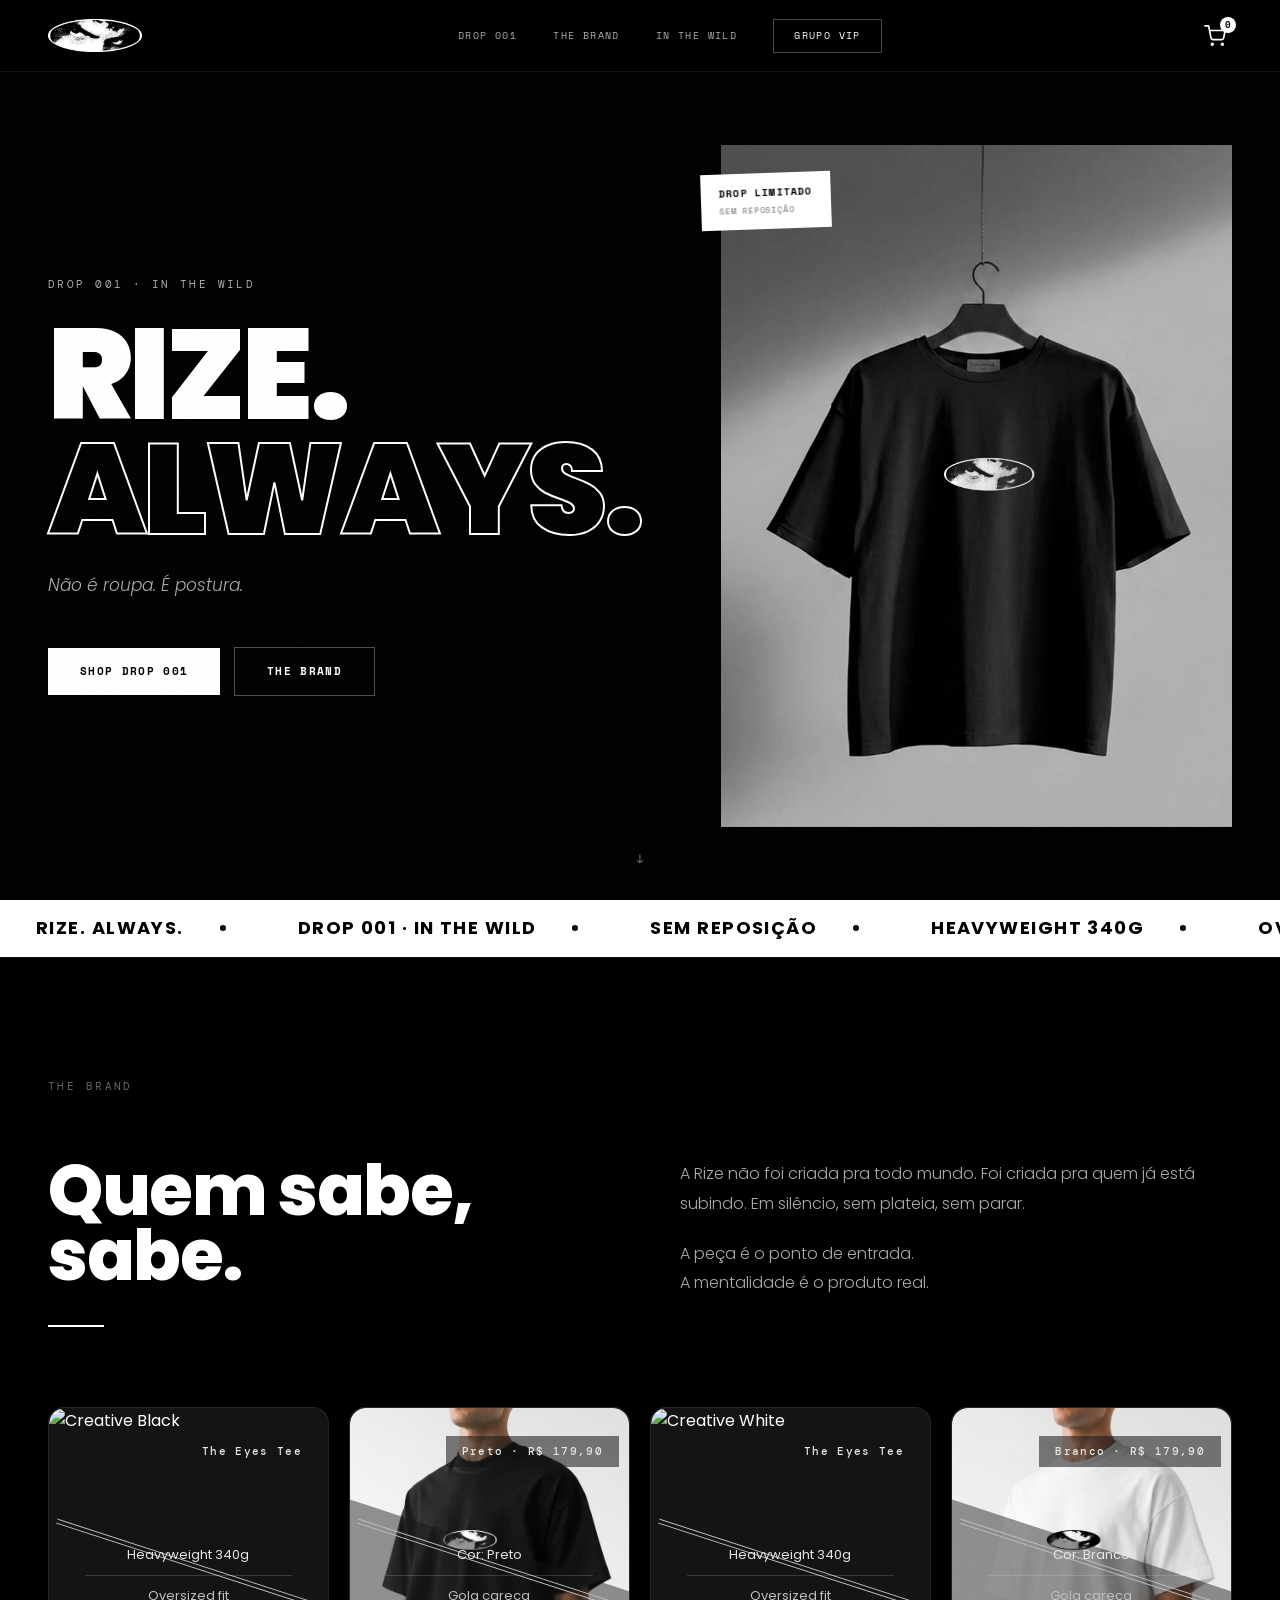
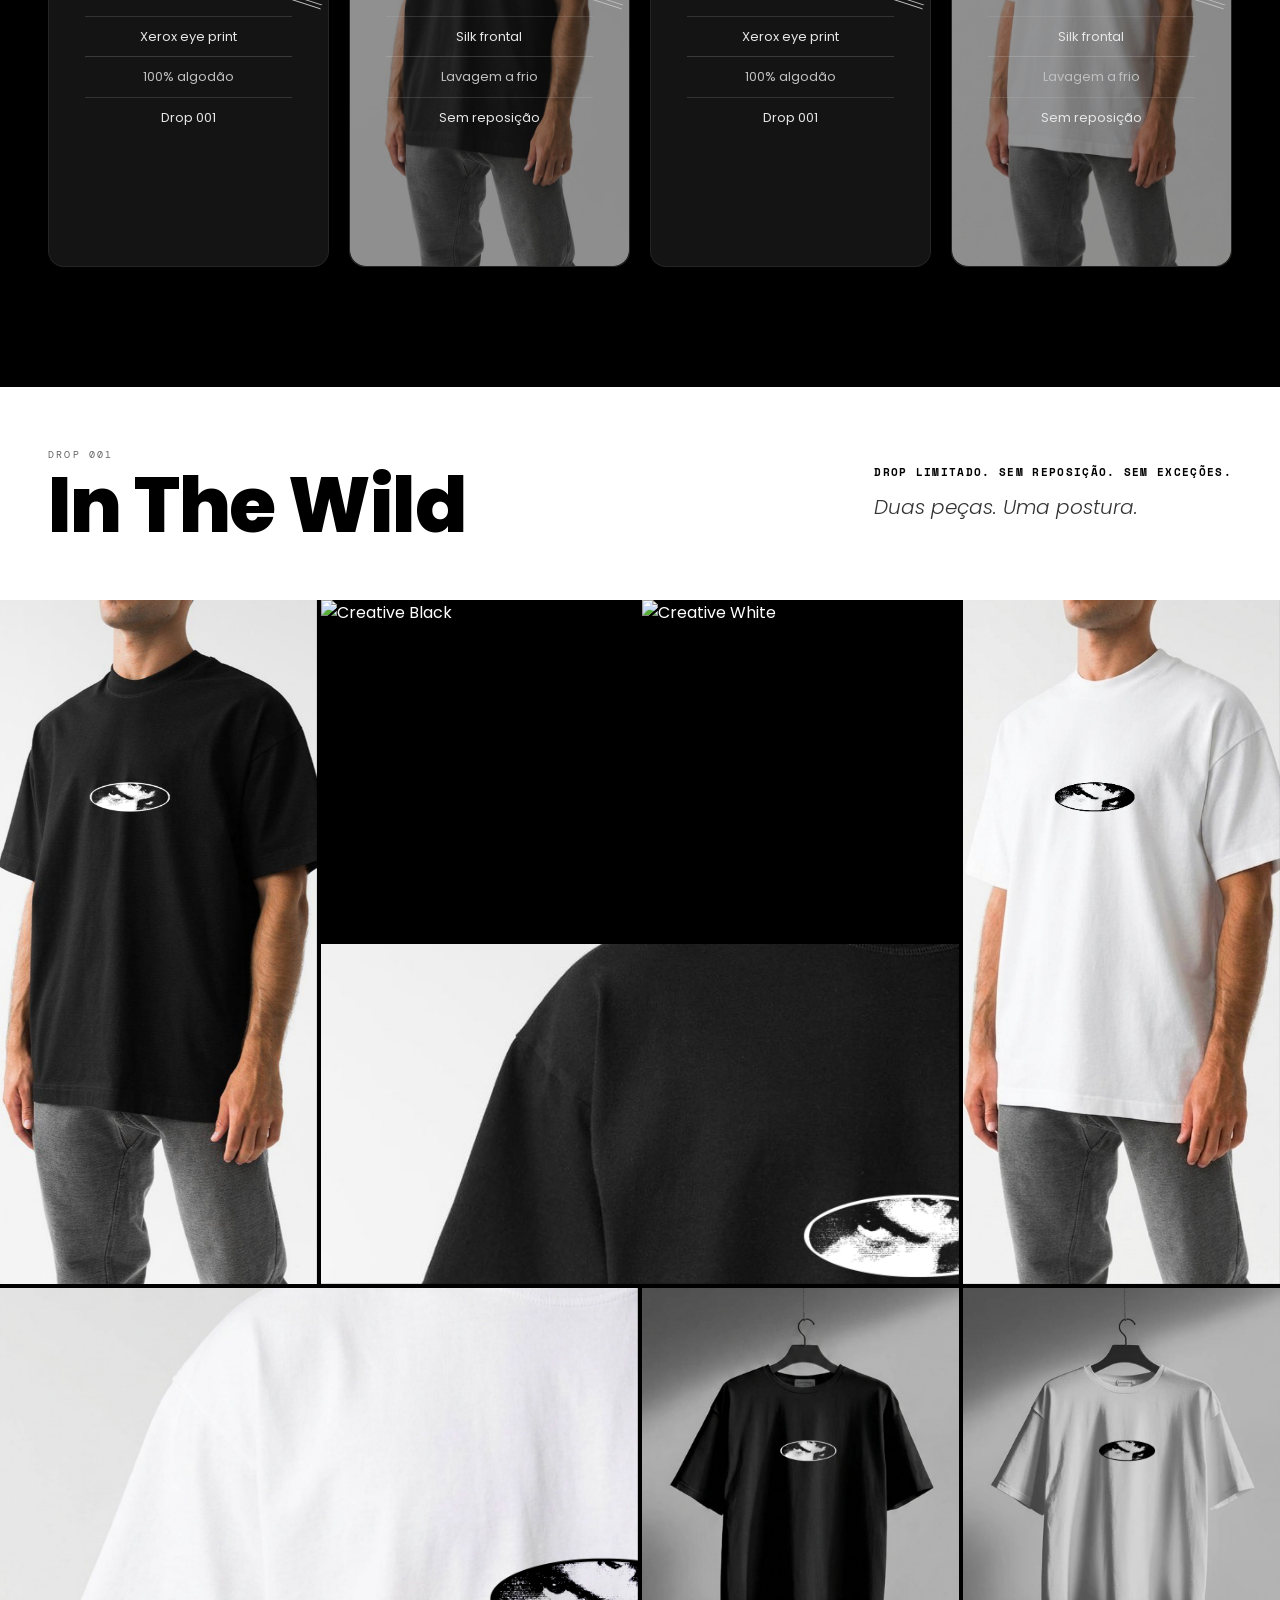
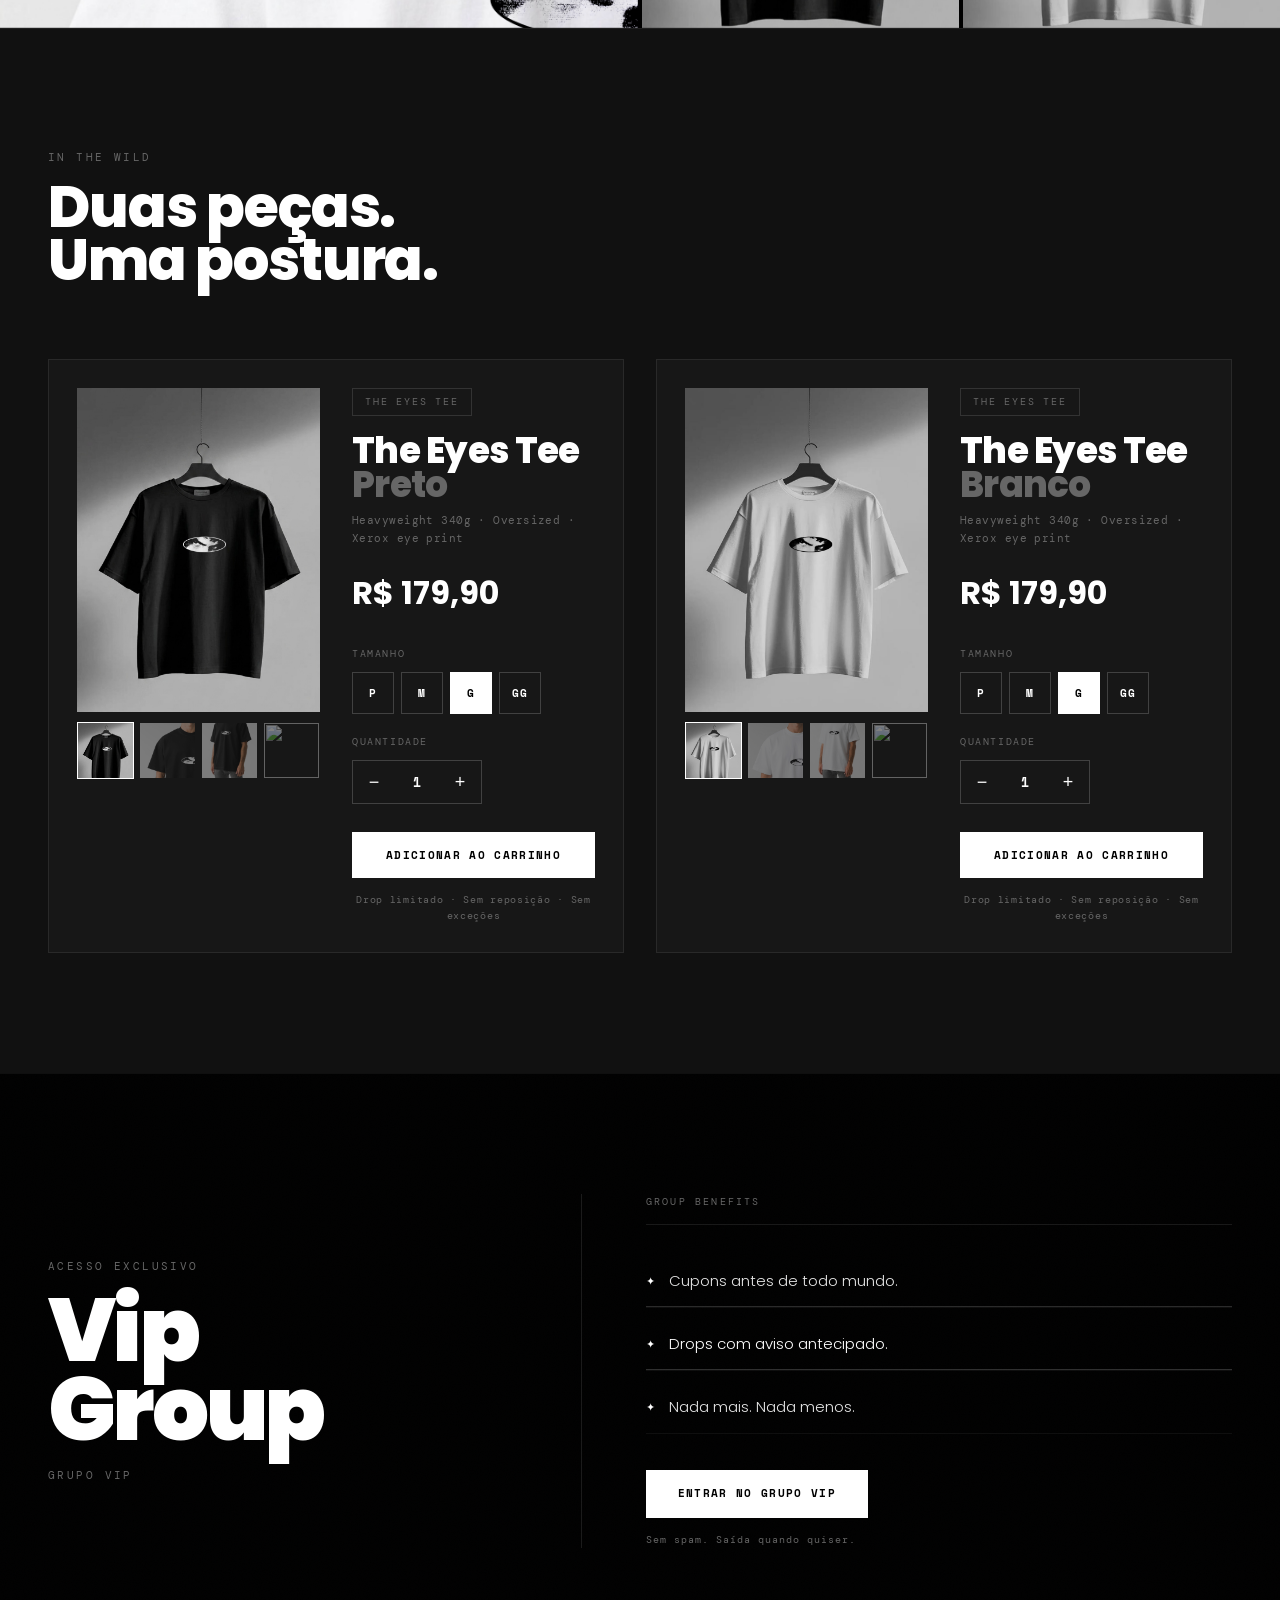
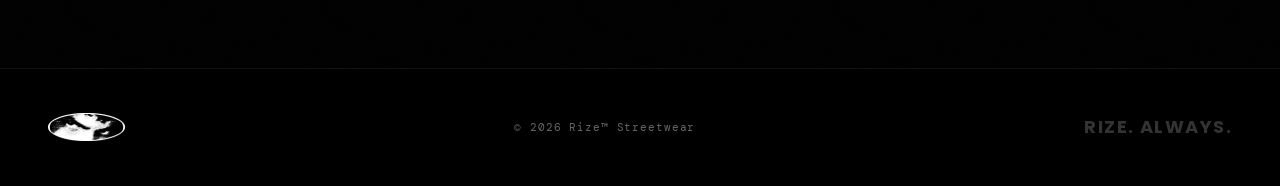
==== commit 060dd37b: "Add files via upload" ====
--- a/index.html
+++ b/index.html
@@ -3,11 +3,13 @@
 <head>
   <meta charset="UTF-8">
   <meta name="viewport" content="width=device-width, initial-scale=1.0">
-  <title>RIZE™ — Drop 001 · In The Wild</title>
+  <title>RIZE™</title>
+  <link rel="icon" href="assets/images/favicon.png" type="image/x-icon">
   <link rel="stylesheet" href="css/style.css">
+  <link rel="preload" as="image" href="assets/images/studio-black-1.jpg">
   <link rel="preconnect" href="https://fonts.googleapis.com">
   <link rel="preconnect" href="https://fonts.gstatic.com" crossorigin>
-  <link href="https://fonts.googleapis.com/css2?family=Poppins:ital,wght@0,300;0,400;0,500;0,600;0,700;0,800;0,900;1,300;1,400&family=Space+Mono:wght@400;700&family=DM+Mono:wght@300;400;500&display=swap" rel="stylesheet">
+  <link href="https://fonts.googleapis.com/css2?family=Poppins:ital,wght@0,300;0,400;0,500;0,600;0,700;0,800;0,900;1,300;1,400&family=Space+Mono:wght@400;700&family=DM+Mono:wght@300;400;500&display=swap&font-display=swap" rel="stylesheet">
 </head>
 <body>
 
@@ -58,6 +60,10 @@
     </div>
     <div class="checkout-modal__body">
       <div class="checkout-summary" id="checkoutSummary"></div>
+      <div class="checkout-frete">
+        <span class="checkout-frete__icon">🚚</span>
+        <span>Frete para todo o Brasil: <strong>máximo R$ 9,90</strong></span>
+      </div>
 
       <form class="checkout-form" id="checkoutForm" autocomplete="off">
         <h4 class="checkout-form__section">Dados Pessoais</h4>
@@ -218,7 +224,7 @@
             <div class="card-front">
               <figure>
                 <div class="img-bg"></div>
-                <img src="assets/images/creative-black-1.jpg" alt="Creative Black">
+                <img loading="lazy" src="assets/images/creative-black-1.jpg" alt="Creative Black">
                 <figcaption>The Eyes Tee</figcaption>
               </figure>
               <ul>
@@ -232,7 +238,7 @@
             <div class="card-back">
               <figure>
                 <div class="img-bg"></div>
-                <img src="assets/images/detail-black-1.jpg" alt="Detail Black">
+                <img loading="lazy" src="assets/images/detail-black-1.jpg" alt="Detail Black">
               </figure>
               <button onclick="document.querySelector('#drop001').scrollIntoView({behavior:'smooth'})">Ver produto</button>
               <div class="design-container">
@@ -250,7 +256,7 @@
             <div class="card-front">
               <figure>
                 <div class="img-bg"></div>
-                <img src="assets/images/shirt-black-1.jpg" alt="Shirt Black">
+                <img loading="lazy" src="assets/images/shirt-black-1.jpg" alt="Shirt Black">
                 <figcaption>Preto · R$ 179,90</figcaption>
               </figure>
               <ul>
@@ -282,7 +288,7 @@
             <div class="card-front">
               <figure>
                 <div class="img-bg"></div>
-                <img src="assets/images/creative-white-1.jpg" alt="Creative White">
+                <img loading="lazy" src="assets/images/creative-white-1.jpg" alt="Creative White">
                 <figcaption>The Eyes Tee</figcaption>
               </figure>
               <ul>
@@ -296,7 +302,7 @@
             <div class="card-back">
               <figure>
                 <div class="img-bg"></div>
-                <img src="assets/images/detail-white-1.jpg" alt="Detail White">
+                <img loading="lazy" src="assets/images/detail-white-1.jpg" alt="Detail White">
               </figure>
               <button onclick="document.querySelector('#drop001').scrollIntoView({behavior:'smooth'})">Ver produto</button>
               <div class="design-container">
@@ -314,7 +320,7 @@
             <div class="card-front">
               <figure>
                 <div class="img-bg"></div>
-                <img src="assets/images/shirt-white-1.jpg" alt="Shirt White">
+                <img loading="lazy" src="assets/images/shirt-white-1.jpg" alt="Shirt White">
                 <figcaption>Branco · R$ 179,90</figcaption>
               </figure>
               <ul>
@@ -363,28 +369,28 @@
   <section class="wild" id="wild">
     <div class="wild__grid">
       <div class="wild__item wild__item--tall">
-        <img src="assets/images/shirt-black-1.jpg" alt="Black Tee">
+        <img loading="lazy" src="assets/images/shirt-black-1.jpg" alt="Black Tee">
       </div>
       <div class="wild__item">
-        <img src="assets/images/creative-black-2.jpg" alt="Creative Black">
+        <img loading="lazy" src="assets/images/creative-black-2.jpg" alt="Creative Black">
       </div>
       <div class="wild__item">
-        <img src="assets/images/creative-white-2.jpg" alt="Creative White">
+        <img loading="lazy" src="assets/images/creative-white-2.jpg" alt="Creative White">
       </div>
       <div class="wild__item wild__item--tall">
-        <img src="assets/images/shirt-white-1.jpg" alt="White Tee">
+        <img loading="lazy" src="assets/images/shirt-white-1.jpg" alt="White Tee">
       </div>
       <div class="wild__item wild__item--wide">
-        <img src="assets/images/detail-black-2.jpg" alt="Detail Black">
+        <img loading="lazy" src="assets/images/detail-black-2.jpg" alt="Detail Black">
       </div>
       <div class="wild__item wild__item--wide">
-        <img src="assets/images/detail-white-2.jpg" alt="Detail White">
+        <img loading="lazy" src="assets/images/detail-white-2.jpg" alt="Detail White">
       </div>
       <div class="wild__item">
-        <img src="assets/images/studio-black-2.jpg" alt="Camisa Preta no Cabide">
+        <img loading="lazy" src="assets/images/studio-black-2.jpg" alt="Camisa Preta no Cabide">
       </div>
       <div class="wild__item">
-        <img src="assets/images/studio-white-2.jpg" alt="Camisa Branca no Cabide">
+        <img loading="lazy" src="assets/images/studio-white-2.jpg" alt="Camisa Branca no Cabide">
       </div>
     </div>
   </section>
@@ -404,22 +410,22 @@
           <div class="product-card__gallery">
             <div class="product-card__imgs">
               <img src="assets/images/studio-black-1.jpg" alt="The Eyes Tee Black" class="product-card__img product-card__img--active" data-idx="0">
-              <img src="assets/images/detail-black-1.jpg" alt="Detail Black" class="product-card__img" data-idx="1">
-              <img src="assets/images/shirt-black-2.jpg" alt="Black Shirt" class="product-card__img" data-idx="2">
-              <img src="assets/images/creative-black-1.jpg" alt="Creative Black" class="product-card__img" data-idx="3">
+              <img loading="lazy" src="assets/images/detail-black-1.jpg" alt="Detail Black" class="product-card__img" data-idx="1">
+              <img loading="lazy" src="assets/images/shirt-black-2.jpg" alt="Black Shirt" class="product-card__img" data-idx="2">
+              <img loading="lazy" src="assets/images/creative-black-1.jpg" alt="Creative Black" class="product-card__img" data-idx="3">
             </div>
             <div class="product-card__thumbs">
               <button class="product-card__thumb product-card__thumb--active" data-target="0" data-product="black">
                 <img src="assets/images/studio-black-1.jpg" alt="">
               </button>
               <button class="product-card__thumb" data-target="1" data-product="black">
-                <img src="assets/images/detail-black-1.jpg" alt="">
+                <img loading="lazy" src="assets/images/detail-black-1.jpg" alt="">
               </button>
               <button class="product-card__thumb" data-target="2" data-product="black">
-                <img src="assets/images/shirt-black-2.jpg" alt="">
+                <img loading="lazy" src="assets/images/shirt-black-2.jpg" alt="">
               </button>
               <button class="product-card__thumb" data-target="3" data-product="black">
-                <img src="assets/images/creative-black-1.jpg" alt="">
+                <img loading="lazy" src="assets/images/creative-black-1.jpg" alt="">
               </button>
             </div>
           </div>
@@ -457,22 +463,22 @@
           <div class="product-card__gallery">
             <div class="product-card__imgs">
               <img src="assets/images/studio-white-1.jpg" alt="The Eyes Tee White" class="product-card__img product-card__img--active" data-idx="0">
-              <img src="assets/images/detail-white-1.jpg" alt="Detail White" class="product-card__img" data-idx="1">
-              <img src="assets/images/shirt-white-2.jpg" alt="White Shirt" class="product-card__img" data-idx="2">
-              <img src="assets/images/creative-white-1.jpg" alt="Creative White" class="product-card__img" data-idx="3">
+              <img loading="lazy" src="assets/images/detail-white-1.jpg" alt="Detail White" class="product-card__img" data-idx="1">
+              <img loading="lazy" src="assets/images/shirt-white-2.jpg" alt="White Shirt" class="product-card__img" data-idx="2">
+              <img loading="lazy" src="assets/images/creative-white-1.jpg" alt="Creative White" class="product-card__img" data-idx="3">
             </div>
             <div class="product-card__thumbs">
               <button class="product-card__thumb product-card__thumb--active" data-target="0" data-product="white">
                 <img src="assets/images/studio-white-1.jpg" alt="">
               </button>
               <button class="product-card__thumb" data-target="1" data-product="white">
-                <img src="assets/images/detail-white-1.jpg" alt="">
+                <img loading="lazy" src="assets/images/detail-white-1.jpg" alt="">
               </button>
               <button class="product-card__thumb" data-target="2" data-product="white">
-                <img src="assets/images/shirt-white-2.jpg" alt="">
+                <img loading="lazy" src="assets/images/shirt-white-2.jpg" alt="">
               </button>
               <button class="product-card__thumb" data-target="3" data-product="white">
-                <img src="assets/images/creative-white-1.jpg" alt="">
+                <img loading="lazy" src="assets/images/creative-white-1.jpg" alt="">
               </button>
             </div>
           </div>
@@ -512,13 +518,20 @@
   <!-- VIP -->
   <section class="vip" id="vip">
     <div class="vip__noise"></div>
-    <div class="vip__inner">
-      <div class="vip__left">
+    <div class="vip__wrap">
+
+      <!-- Coluna Esquerda: Headline -->
+      <div class="vip__col-left">
         <p class="vip__eyebrow">Acesso Exclusivo</p>
         <h2 class="vip__headline">Vip<br>Group</h2>
         <p class="vip__sub">Grupo VIP</p>
       </div>
-      <div class="vip__right">
+
+      <!-- Divisor vertical -->
+      <div class="vip__divider"></div>
+
+      <!-- Coluna Direita: Benefícios + CTA -->
+      <div class="vip__col-right">
         <p class="vip__benefits-label">Group Benefits</p>
         <ul class="vip__benefits">
           <li class="vip__benefit"><span class="vip__benefit-icon">✦</span> Cupons antes de todo mundo.</li>
@@ -530,6 +543,7 @@
         </a>
         <p class="vip__disclaimer">Sem spam. Saída quando quiser.</p>
       </div>
+
     </div>
   </section>
 
--- a/css/style.css
+++ b/css/style.css
@@ -194,6 +194,15 @@
 .checkout-summary__item:last-child { border: none; }
 .checkout-summary__total { display: flex; justify-content: space-between; font-family: var(--font-mono); font-size: 15px; font-weight: 700; margin-top: 12px; }
 
+.checkout-frete {
+  display: flex; align-items: center; gap: 10px;
+  background: rgba(255,255,255,0.05); border: 1px solid rgba(255,255,255,0.1);
+  padding: 11px 16px; margin-bottom: 24px;
+  font-family: var(--font-dm); font-size: 12px; color: var(--gray-300); letter-spacing: 0.04em;
+}
+.checkout-frete strong { color: var(--white); font-weight: 500; }
+.checkout-frete__icon { font-size: 15px; flex-shrink: 0; }
+
 /* Form */
 .checkout-form__section {
   font-family: var(--font-dm); font-size: 10px; letter-spacing: 0.18em;
@@ -397,7 +406,7 @@
 }
 
 ul {
-  padding-top: 52%; margin: 0 auto; width: 74%; height: 100%;
+  padding-top: 0%; margin: 0 auto; width: 74%; height: 100%;
   list-style: none; color: var(--white-1);
   display: flex; justify-content: center; align-items: center; flex-direction: column;
 }
@@ -542,27 +551,86 @@
 .product-card__notice { font-family: var(--font-dm); font-size: 10px; color: var(--gray-500); letter-spacing: 0.07em; text-align: center; }
 
 /* ===================== VIP ===================== */
+/* ===================== VIP ===================== */
 .vip {
-  position: relative; padding: var(--section-pad) 0;
-  background: var(--black); border-top: 1px solid rgba(255,255,255,0.06); overflow: hidden;
+  position: relative;
+  background: var(--black);
+  border-top: 1px solid rgba(255,255,255,0.06);
+  overflow: hidden;
 }
 .vip__noise {
   position: absolute; inset: 0;
   background-image: url("data:image/svg+xml,%3Csvg viewBox='0 0 256 256' xmlns='http://www.w3.org/2000/svg'%3E%3Cfilter id='n'%3E%3CfeTurbulence type='fractalNoise' baseFrequency='0.9' numOctaves='4' stitchTiles='stitch'/%3E%3C/filter%3E%3Crect width='100%25' height='100%25' filter='url(%23n)' opacity='0.04'/%3E%3C/svg%3E");
   background-size: 256px; opacity: 0.4; pointer-events: none;
 }
-.vip__inner {
-  position: relative; max-width: var(--max-w); margin: 0 auto; padding: 0 48px;
-  display: grid; grid-template-columns: 1fr 1fr; gap: 100px; align-items: center;
-}
-.vip__eyebrow { font-family: var(--font-dm); font-size: 11px; letter-spacing: 0.22em; text-transform: uppercase; color: var(--gray-500); margin-bottom: 14px; }
-.vip__headline { font-family: var(--font-display); font-size: clamp(60px, 7vw, 110px); font-weight: 900; line-height: 0.88; letter-spacing: -0.03em; }
-.vip__sub { font-family: var(--font-dm); font-size: 11px; letter-spacing: 0.22em; text-transform: uppercase; color: var(--gray-500); margin-top: 18px; }
-.vip__benefits-label { font-family: var(--font-dm); font-size: 10px; letter-spacing: 0.22em; text-transform: uppercase; color: var(--gray-500); margin-bottom: 20px; padding-bottom: 14px; border-bottom: 1px solid rgba(255,255,255,0.09); }
-.vip__benefits { list-style: none; margin-bottom: 36px; }
-.vip__benefit { display: flex; align-items: center; gap: 14px; font-size: 15px; font-weight: 300; color: var(--gray-100); padding: 14px 0; border-bottom: 1px solid rgba(255,255,255,0.05); }
+
+/* Layout: flex row, dois filhos lado a lado */
+.vip__wrap {
+  position: relative;
+  max-width: var(--max-w);
+  margin: 0 auto;
+  padding: var(--section-pad) 48px;
+  display: flex;
+  flex-direction: row;
+  align-items: center;
+  gap: 0;
+}
+
+/* Coluna esquerda: headline */
+.vip__col-left {
+  flex: 0 0 45%;
+  padding-right: 64px;
+}
+
+/* Divisor vertical */
+.vip__divider {
+  width: 1px;
+  align-self: stretch;
+  background: rgba(255,255,255,0.1);
+  flex-shrink: 0;
+}
+
+/* Coluna direita: benefícios */
+.vip__col-right {
+  flex: 1;
+  padding-left: 64px;
+  display: flex;
+  flex-direction: column;
+  align-items: flex-start;
+  gap: 0;
+}
+
+.vip__eyebrow {
+  font-family: var(--font-dm); font-size: 11px; letter-spacing: 0.22em;
+  text-transform: uppercase; color: var(--gray-500); margin-bottom: 16px;
+}
+.vip__headline {
+  font-family: var(--font-display);
+  font-size: clamp(60px, 7vw, 110px);
+  font-weight: 900; line-height: 0.88; letter-spacing: -0.03em;
+}
+.vip__sub {
+  font-family: var(--font-dm); font-size: 11px; letter-spacing: 0.22em;
+  text-transform: uppercase; color: var(--gray-500); margin-top: 18px;
+}
+.vip__benefits-label {
+  font-family: var(--font-dm); font-size: 10px; letter-spacing: 0.22em;
+  text-transform: uppercase; color: var(--gray-500);
+  margin-bottom: 20px; padding-bottom: 14px; width: 100%;
+  border-bottom: 1px solid rgba(255,255,255,0.09);
+}
+.vip__benefits { list-style: none; width: 100%; margin-bottom: 36px; }
+.vip__benefit {
+  display: flex; align-items: center; gap: 14px;
+  font-size: 15px; font-weight: 300; color: var(--gray-100);
+  padding: 14px 0; border-bottom: 1px solid rgba(255,255,255,0.05);
+}
 .vip__benefit-icon { color: var(--white); font-size: 11px; flex-shrink: 0; }
-.vip__disclaimer { margin-top: 14px; font-family: var(--font-dm); font-size: 10px; color: var(--gray-500); letter-spacing: 0.1em; }
+.vip__disclaimer {
+  margin-top: 14px; font-family: var(--font-dm); font-size: 10px;
+  color: var(--gray-500); letter-spacing: 0.1em;
+}
+
 
 /* ===================== FOOTER ===================== */
 .footer { background: var(--black); border-top: 1px solid rgba(255,255,255,0.07); padding: 44px 0; }
@@ -611,11 +679,13 @@
 
   .products__inner { padding: 0 24px; }
   .product-card { grid-template-columns: 1fr; padding: 20px; }
-
-  .vip__inner { padding: 0 24px; grid-template-columns: 1fr; gap: 48px; }
   .footer__inner { padding: 0 24px; flex-direction: column; gap: 18px; text-align: center; }
 
   .cart-drawer { width: 100vw; }
+  .vip__wrap { flex-direction: column; padding: 64px 24px; gap: 48px; }
+  .vip__col-left { flex: none; width: 100%; padding-right: 0; }
+  .vip__col-right { padding-left: 0; width: 100%; }
+  .vip__divider { display: none; }
 }
 
 @media (max-width: 600px) {
@@ -624,3 +694,11 @@
   .form-row { grid-template-columns: 1fr; }
   .form-group--num, .form-group--uf { width: 100%; }
 }
+
+/* ===== PERFORMANCE HINTS ===== */
+.marquee__track { will-change: transform; }
+.hero__img { will-change: opacity; }
+.flip-card { will-change: transform; }
+.cart-drawer { will-change: transform; }
+.checkout-modal { will-change: opacity, transform; }
+.wild__item img { will-change: transform; }
